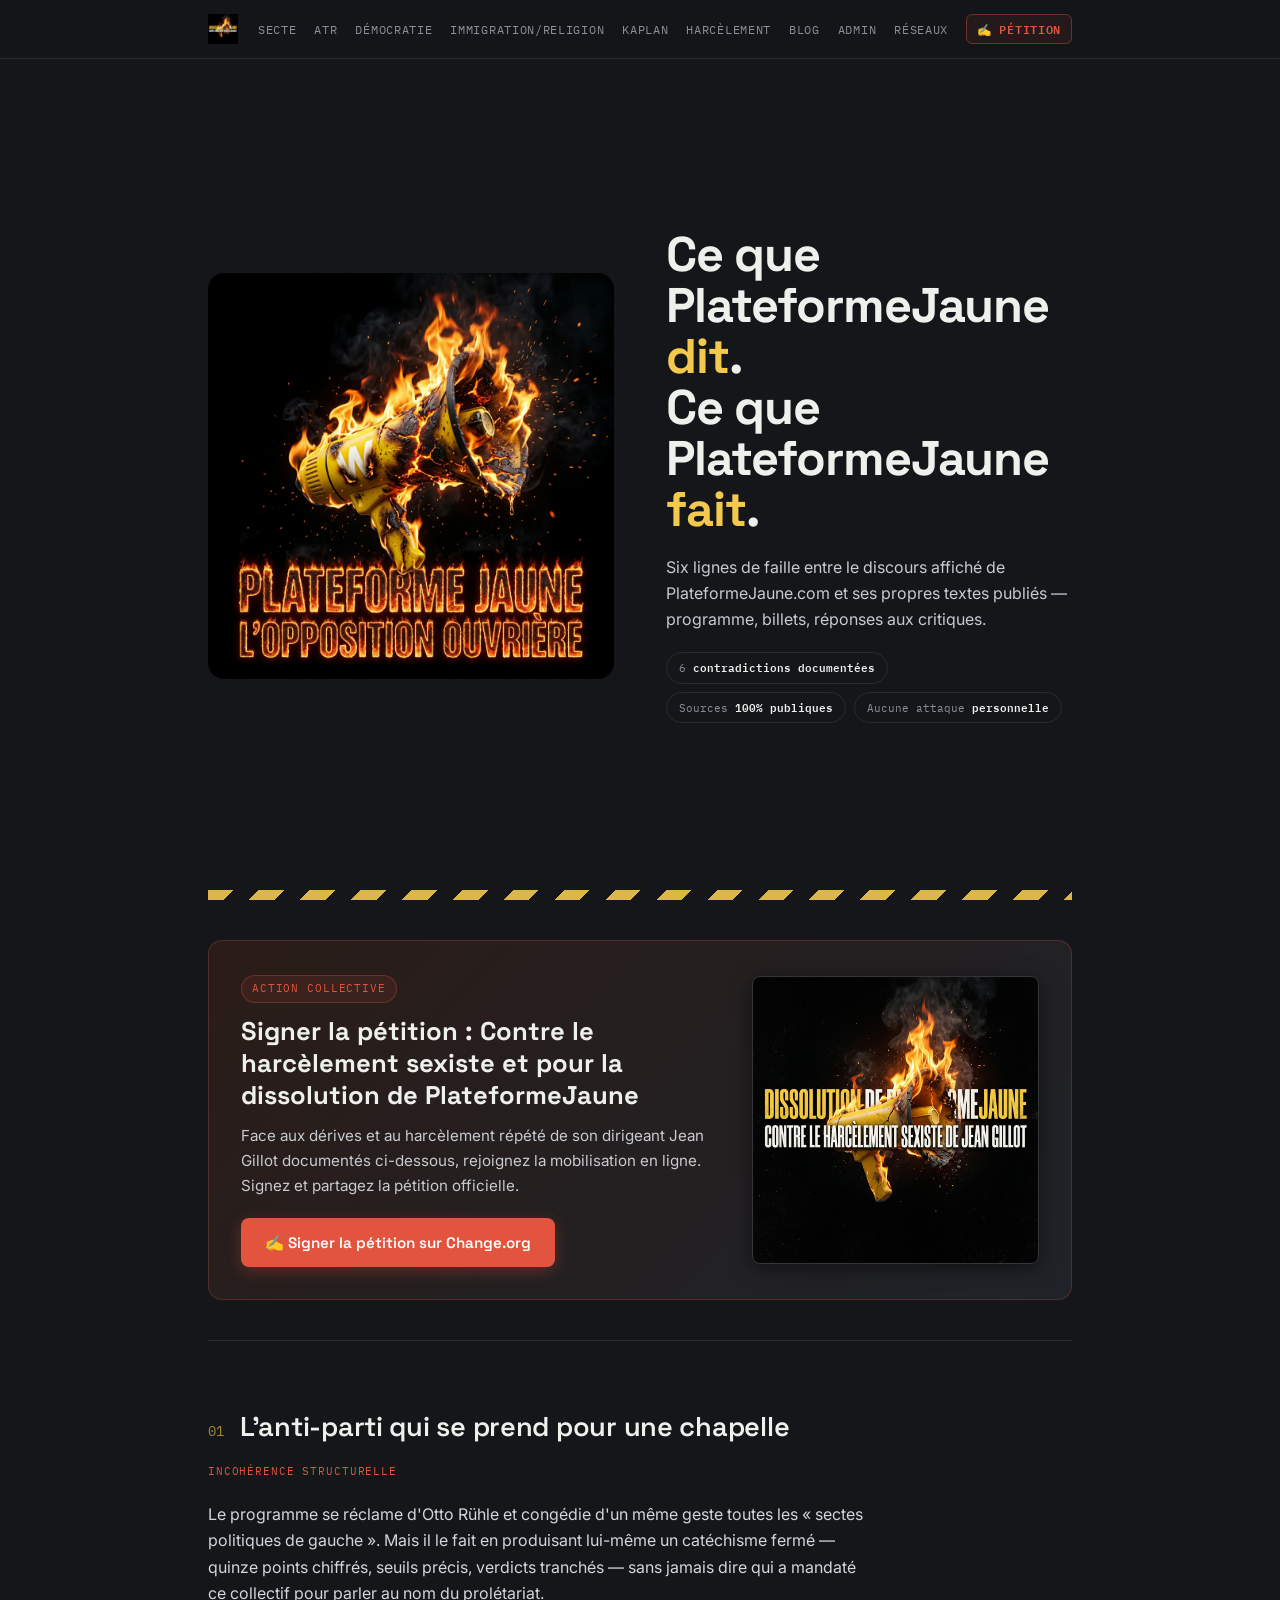
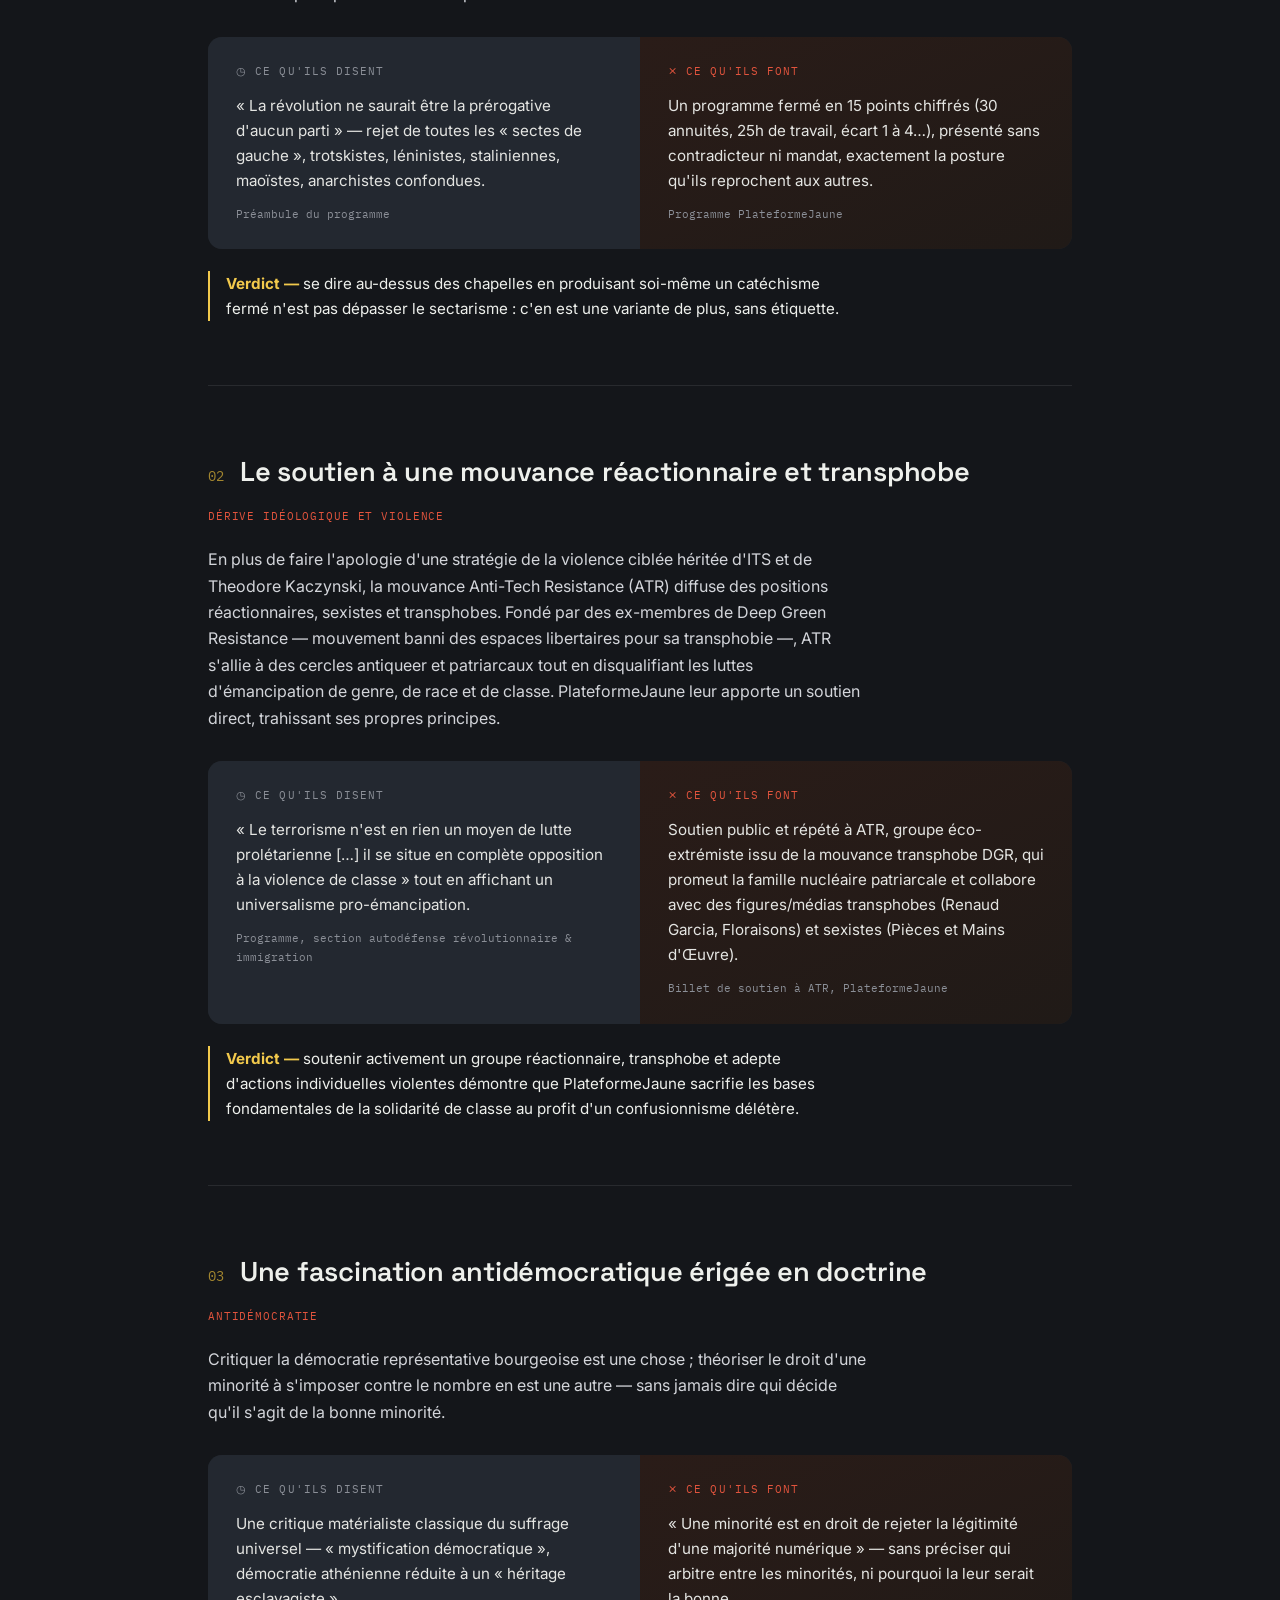
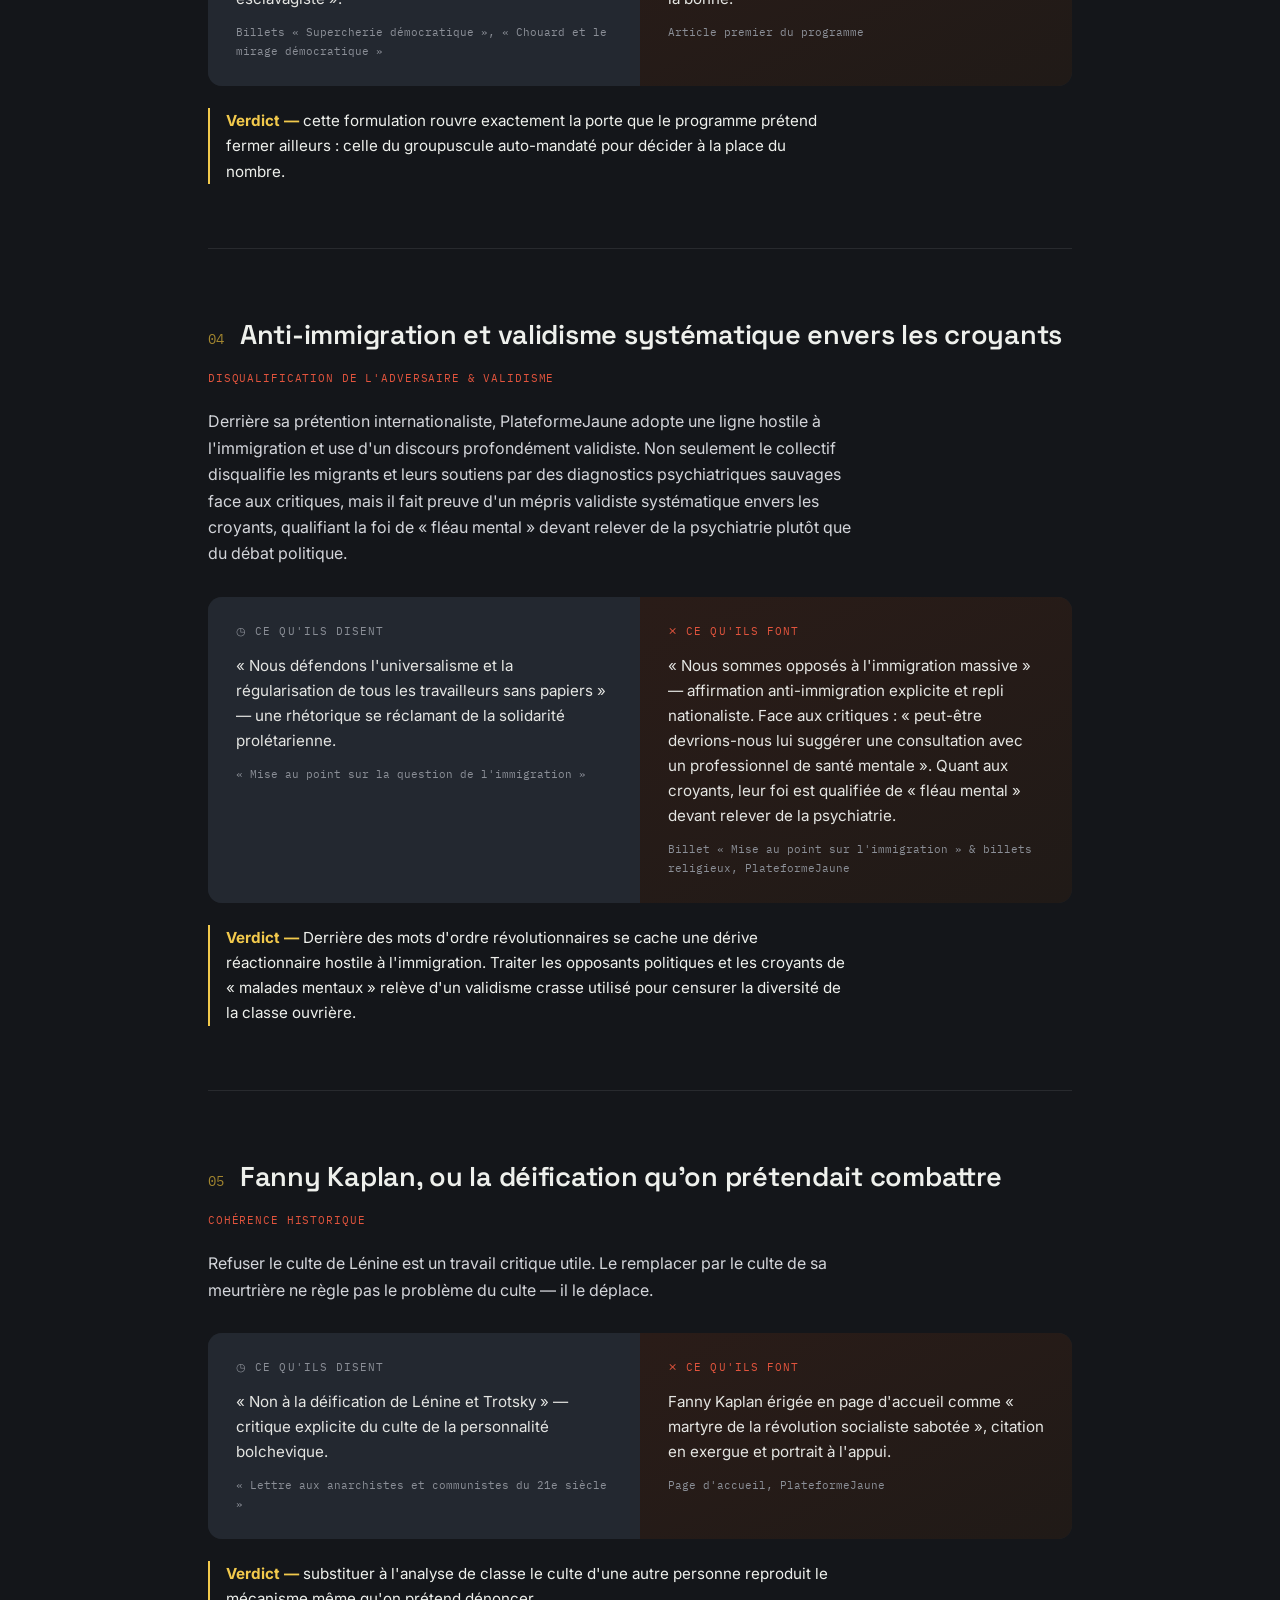
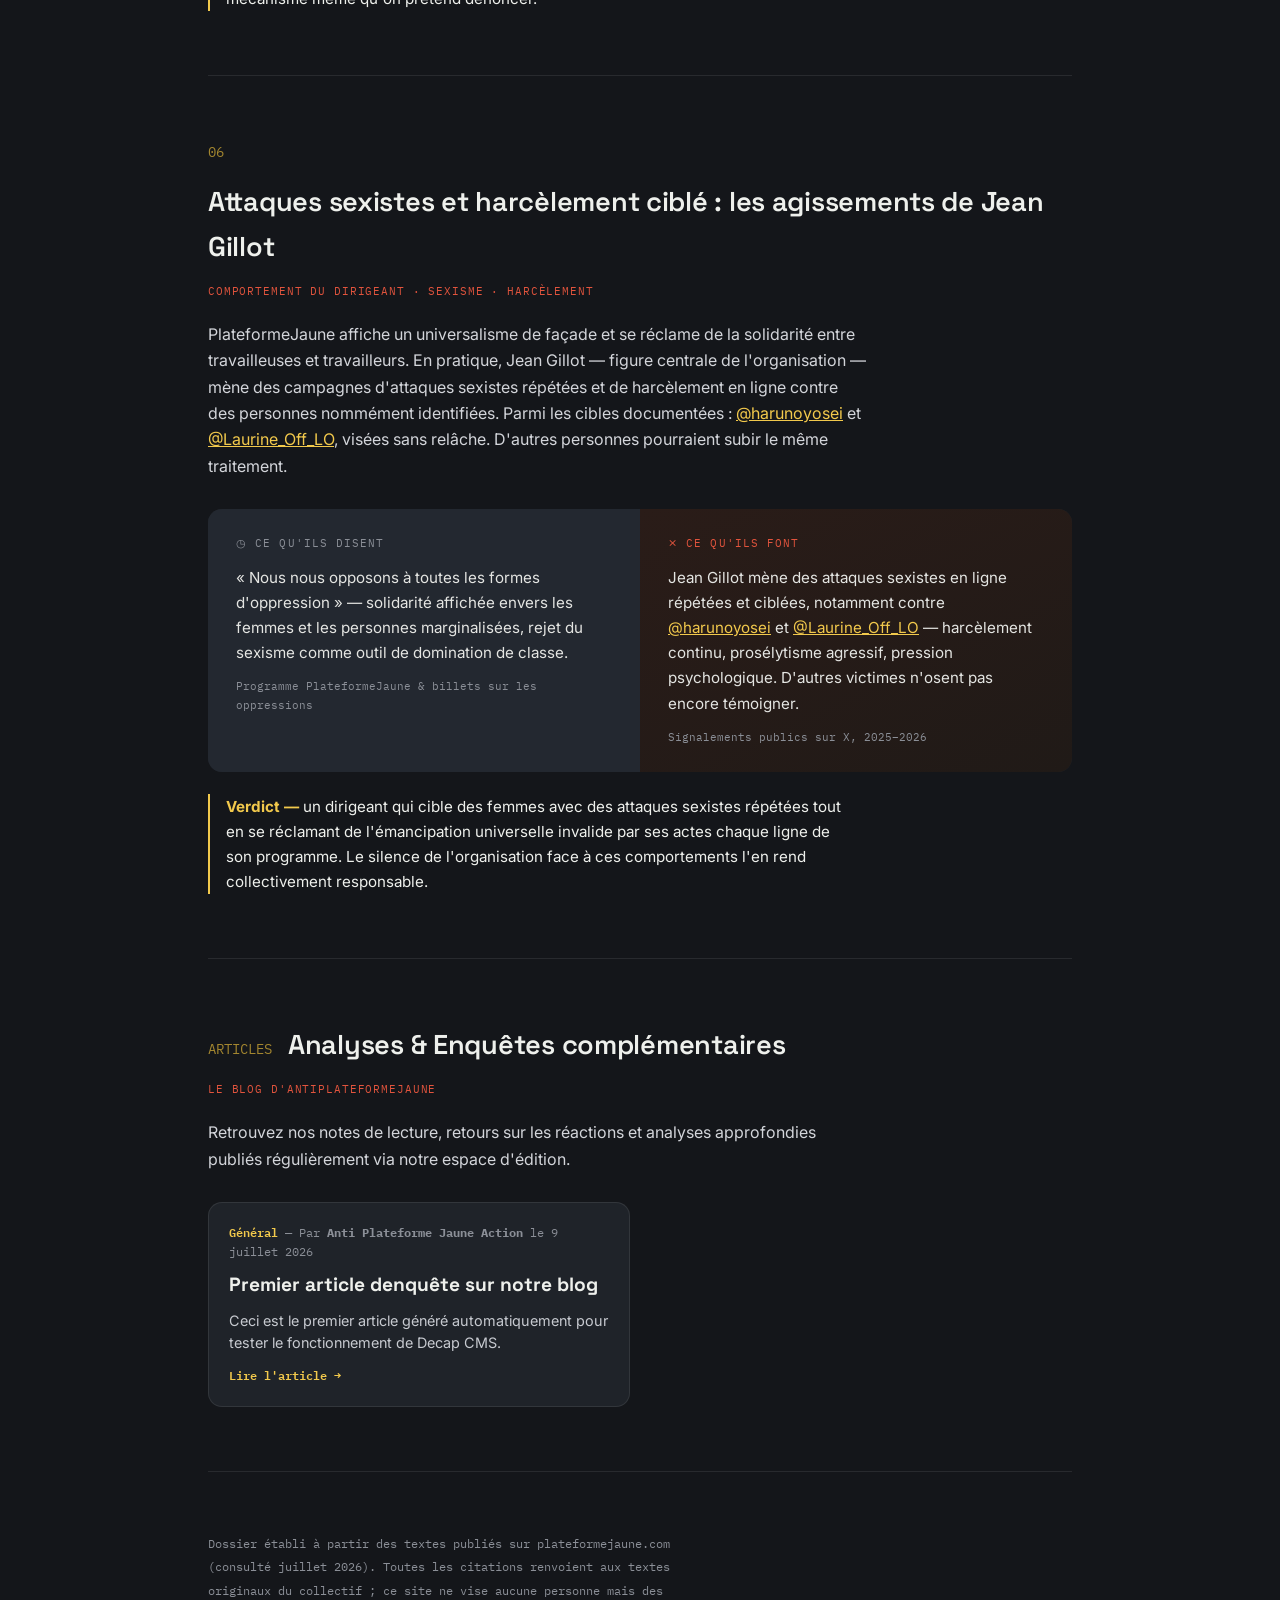
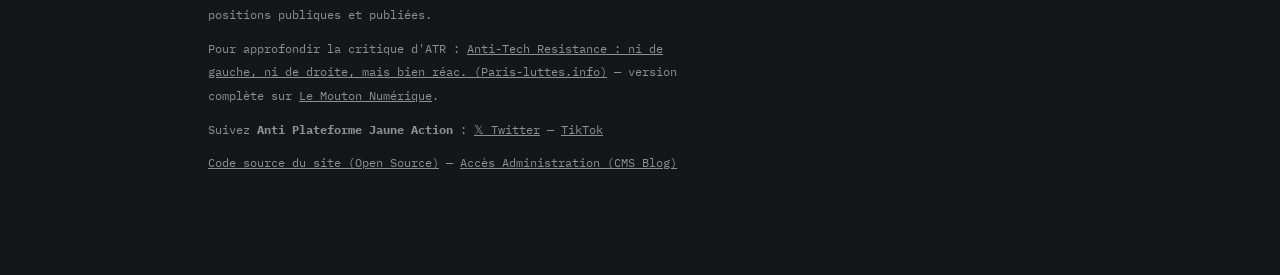
==== index.html @ 4d7a79fb "Support multi-auteurs avec affichage du nom de l'auteur dans le CMS" ====
<!DOCTYPE html>
<html lang="fr">
<head>
<meta charset="UTF-8">
<meta name="viewport" content="width=device-width, initial-scale=1">
<title>Antiplateformejaune — Ce que PlateformeJaune dit, ce que PlateformeJaune fait</title>
<link rel="stylesheet" href="style.css">
<link rel="manifest" href="/manifest.json">
<link rel="icon" type="image/png" href="/favicon.png">
<link rel="apple-touch-icon" href="/icon-192.png">
<meta name="theme-color" content="#9B3A2F">
<meta name="mobile-web-app-capable" content="yes">
<meta name="apple-mobile-web-app-capable" content="yes">
<meta name="apple-mobile-web-app-title" content="Antiplateformejaune">
<!-- Widget Netlify Identity pour gérer les connexions du CMS -->
<script src="https://identity.netlify.com/v1/netlify-identity-widget.js"></script>
</head>
<body>

<div class="rail" id="rail"></div>

<!-- ══ NAV ══ -->
<nav class="topnav" aria-label="Navigation principale">
  <div class="inner">
    <a href="#" class="nav-mark"><img src="logo.png" alt="Antiplateformejaune" style="height:30px;width:auto;"></a>
    <!-- desktop -->
    <ul class="nav-links" role="list">
      <li><a href="#p1">Secte</a></li>
      <li><a href="#p2">ATR</a></li>
      <li><a href="#p3">Démocratie</a></li>
      <li><a href="#p4">Immigration/Religion</a></li>
      <li><a href="#p5">Kaplan</a></li>
      <li><a href="#p6">Harcèlement</a></li>
      <li><a href="#blog-section">Blog</a></li>
      <li><a href="/admin/">Admin</a></li>
      <li><a href="reseaux.html">Réseaux</a></li>
      <li><a href="https://www.change.org/p/stoppons-plateforme-jaune" target="_blank" rel="noopener" class="nav-btn-petition">✍ Pétition</a></li>
    </ul>

    <!-- hamburger -->
    <button class="nav-burger" id="burger" aria-label="Menu" aria-expanded="false" aria-controls="drawer">
      <span></span><span></span><span></span>
    </button>
  </div>

  <!-- mobile drawer -->
  <nav class="nav-drawer" id="drawer" aria-label="Menu mobile">
    <a href="#p1" class="drawer-link">01 — Secte</a>
    <a href="#p2" class="drawer-link">02 — ATR</a>
    <a href="#p3" class="drawer-link">03 — Démocratie</a>
    <a href="#p4" class="drawer-link">04 — Immigration &amp; Religion</a>
    <a href="#p5" class="drawer-link">05 — Kaplan</a>
    <a href="#p6" class="drawer-link">06 — Harcèlement</a>
    <a href="#blog-section" class="drawer-link">Blog</a>
    <a href="/admin/" class="drawer-link">Admin</a>
    <a href="reseaux.html" class="drawer-link">Réseaux sociaux</a>
    <a href="https://www.change.org/p/stoppons-plateforme-jaune" target="_blank" rel="noopener" class="drawer-link drawer-btn-petition">✍ Pétition Change.org</a>
  </nav>
</nav>

<!-- ══ CONTENT ══ -->
<div class="wrap">

  <!-- HERO -->
  <header class="hero">
    <img class="hero-img" src="hero.png" alt="PlateformeJaune — L'Opposition Ouvrière en flammes">
    <div class="hero-text">
      <h1>Ce que PlateformeJaune <em>dit</em>.<br>Ce que PlateformeJaune <em>fait</em>.</h1>
      <p class="lede">Six lignes de faille entre le discours affiché de PlateformeJaune.com et ses propres textes publiés — programme, billets, réponses aux critiques.</p>
      <div class="stat-strip">
        <span>6 <strong>contradictions documentées</strong></span>
        <span>Sources <strong>100% publiques</strong></span>
        <span>Aucune attaque <strong>personnelle</strong></span>
      </div>
    </div>
  </header>

  <!-- PETITION CALLOUT -->
  <section class="petition-callout">
    <div class="petition-card">
      <div class="petition-content">
        <span class="petition-tag">Action Collective</span>
        <h2>Signer la pétition : Contre le harcèlement sexiste et pour la dissolution de PlateformeJaune</h2>
        <p>Face aux dérives et au harcèlement répété de son dirigeant Jean Gillot documentés ci-dessous, rejoignez la mobilisation en ligne. Signez et partagez la pétition officielle.</p>
        <div class="petition-actions">
          <a href="https://www.change.org/p/stoppons-plateforme-jaune" target="_blank" rel="noopener" class="btn-petition">✍ Signer la pétition sur Change.org</a>
        </div>
      </div>
      <div class="petition-preview-img">
        <img src="change_org_banner.png" alt="Affiche Pétition Change.org">
      </div>
    </div>
  </section>

  <!-- 01 -->
  <section class="piece" id="p1">
    <div class="piece-head"><span class="piece-num">01</span><h2>L'anti-parti qui se prend pour une chapelle</h2></div>
    <span class="tag">Incohérence structurelle</span>
    <p class="body-text">Le programme se réclame d'Otto Rühle et congédie d'un même geste toutes les « sectes politiques de gauche ». Mais il le fait en produisant lui-même un catéchisme fermé — quinze points chiffrés, seuils précis, verdicts tranchés — sans jamais dire qui a mandaté ce collectif pour parler au nom du prolétariat.</p>

    <div class="fault-card">
      <svg class="crack" viewBox="0 0 100 100" preserveAspectRatio="none" aria-hidden="true"><path d="M50,0 L46,15 L54,28 L44,42 L52,58 L45,74 L50,100" vector-effect="non-scaling-stroke"/></svg>
      <div class="fault-side dit">
        <div class="fault-label">◷ Ce qu'ils disent</div>
        <p>« La révolution ne saurait être la prérogative d'aucun parti » — rejet de toutes les « sectes de gauche », trotskistes, léninistes, staliniennes, maoïstes, anarchistes confondues.</p>
        <cite>Préambule du programme</cite>
      </div>
      <div class="fault-side fait">
        <div class="fault-label">⨯ Ce qu'ils font</div>
        <p>Un programme fermé en 15 points chiffrés (30 annuités, 25h de travail, écart 1 à 4…), présenté sans contradicteur ni mandat, exactement la posture qu'ils reprochent aux autres.</p>
        <cite>Programme PlateformeJaune</cite>
      </div>
    </div>
    <p class="verdict-line"><strong>Verdict —</strong> se dire au-dessus des chapelles en produisant soi-même un catéchisme fermé n'est pas dépasser le sectarisme : c'en est une variante de plus, sans étiquette.</p>
  </section>

  <!-- 02 -->
  <section class="piece" id="p2">
    <div class="piece-head"><span class="piece-num">02</span><h2>Le soutien à une mouvance réactionnaire et transphobe</h2></div>
    <span class="tag">Dérive idéologique et violence</span>
    <p class="body-text">En plus de faire l'apologie d'une stratégie de la violence ciblée héritée d'ITS et de Theodore Kaczynski, la mouvance Anti-Tech Resistance (ATR) diffuse des positions réactionnaires, sexistes et transphobes. Fondé par des ex-membres de Deep Green Resistance — mouvement banni des espaces libertaires pour sa transphobie —, ATR s'allie à des cercles antiqueer et patriarcaux tout en disqualifiant les luttes d'émancipation de genre, de race et de classe. PlateformeJaune leur apporte un soutien direct, trahissant ses propres principes.</p>

    <div class="fault-card">
      <svg class="crack" viewBox="0 0 100 100" preserveAspectRatio="none" aria-hidden="true"><path d="M50,0 L46,15 L54,28 L44,42 L52,58 L45,74 L50,100" vector-effect="non-scaling-stroke"/></svg>
      <div class="fault-side dit">
        <div class="fault-label">◷ Ce qu'ils disent</div>
        <p>« Le terrorisme n'est en rien un moyen de lutte prolétarienne […] il se situe en complète opposition à la violence de classe » tout en affichant un universalisme pro-émancipation.</p>
        <cite>Programme, section autodéfense révolutionnaire &amp; immigration</cite>
      </div>
      <div class="fault-side fait">
        <div class="fault-label">⨯ Ce qu'ils font</div>
        <p>Soutien public et répété à ATR, groupe éco-extrémiste issu de la mouvance transphobe DGR, qui promeut la famille nucléaire patriarcale et collabore avec des figures/médias transphobes (Renaud Garcia, Floraisons) et sexistes (Pièces et Mains d'Œuvre).</p>
        <cite>Billet de soutien à ATR, PlateformeJaune</cite>
      </div>
    </div>
    <p class="verdict-line"><strong>Verdict —</strong> soutenir activement un groupe réactionnaire, transphobe et adepte d'actions individuelles violentes démontre que PlateformeJaune sacrifie les bases fondamentales de la solidarité de classe au profit d'un confusionnisme délétère.</p>
  </section>

  <!-- 03 -->
  <section class="piece" id="p3">
    <div class="piece-head"><span class="piece-num">03</span><h2>Une fascination antidémocratique érigée en doctrine</h2></div>
    <span class="tag">Antidémocratie</span>
    <p class="body-text">Critiquer la démocratie représentative bourgeoise est une chose ; théoriser le droit d'une minorité à s'imposer contre le nombre en est une autre — sans jamais dire qui décide qu'il s'agit de la bonne minorité.</p>

    <div class="fault-card">
      <svg class="crack" viewBox="0 0 100 100" preserveAspectRatio="none" aria-hidden="true"><path d="M50,0 L46,15 L54,28 L44,42 L52,58 L45,74 L50,100" vector-effect="non-scaling-stroke"/></svg>
      <div class="fault-side dit">
        <div class="fault-label">◷ Ce qu'ils disent</div>
        <p>Une critique matérialiste classique du suffrage universel — « mystification démocratique », démocratie athénienne réduite à un « héritage esclavagiste ».</p>
        <cite>Billets « Supercherie démocratique », « Chouard et le mirage démocratique »</cite>
      </div>
      <div class="fault-side fait">
        <div class="fault-label">⨯ Ce qu'ils font</div>
        <p>« Une minorité est en droit de rejeter la légitimité d'une majorité numérique » — sans préciser qui arbitre entre les minorités, ni pourquoi la leur serait la bonne.</p>
        <cite>Article premier du programme</cite>
      </div>
    </div>
    <p class="verdict-line"><strong>Verdict —</strong> cette formulation rouvre exactement la porte que le programme prétend fermer ailleurs : celle du groupuscule auto-mandaté pour décider à la place du nombre.</p>
  </section>

  <!-- 04 -->
  <section class="piece" id="p4">
    <div class="piece-head"><span class="piece-num">04</span><h2>Anti-immigration et validisme systématique envers les croyants</h2></div>
    <span class="tag">Disqualification de l'adversaire &amp; Validisme</span>
    <p class="body-text">Derrière sa prétention internationaliste, PlateformeJaune adopte une ligne hostile à l'immigration et use d'un discours profondément validiste. Non seulement le collectif disqualifie les migrants et leurs soutiens par des diagnostics psychiatriques sauvages face aux critiques, mais il fait preuve d'un mépris validiste systématique envers les croyants, qualifiant la foi de « fléau mental » devant relever de la psychiatrie plutôt que du débat politique.</p>

    <div class="fault-card">
      <svg class="crack" viewBox="0 0 100 100" preserveAspectRatio="none" aria-hidden="true"><path d="M50,0 L46,15 L54,28 L44,42 L52,58 L45,74 L50,100" vector-effect="non-scaling-stroke"/></svg>
      <div class="fault-side dit">
        <div class="fault-label">◷ Ce qu'ils disent</div>
        <p>« Nous défendons l'universalisme et la régularisation de tous les travailleurs sans papiers » — une rhétorique se réclamant de la solidarité prolétarienne.</p>
        <cite>« Mise au point sur la question de l'immigration »</cite>
      </div>
      <div class="fault-side fait">
        <div class="fault-label">⨯ Ce qu'ils font</div>
        <p>« Nous sommes opposés à l'immigration massive » — affirmation anti-immigration explicite et repli nationaliste. Face aux critiques : « peut-être devrions-nous lui suggérer une consultation avec un professionnel de santé mentale ». Quant aux croyants, leur foi est qualifiée de « fléau mental » devant relever de la psychiatrie.</p>
        <cite>Billet « Mise au point sur l'immigration » &amp; billets religieux, PlateformeJaune</cite>
      </div>
    </div>
    <p class="verdict-line"><strong>Verdict —</strong> Derrière des mots d'ordre révolutionnaires se cache une dérive réactionnaire hostile à l'immigration. Traiter les opposants politiques et les croyants de « malades mentaux » relève d'un validisme crasse utilisé pour censurer la diversité de la classe ouvrière.</p>
  </section>

  <!-- 05 -->
  <section class="piece" id="p5">
    <div class="piece-head"><span class="piece-num">05</span><h2>Fanny Kaplan, ou la déification qu'on prétendait combattre</h2></div>
    <span class="tag">Cohérence historique</span>
    <p class="body-text">Refuser le culte de Lénine est un travail critique utile. Le remplacer par le culte de sa meurtrière ne règle pas le problème du culte — il le déplace.</p>

    <div class="fault-card">
      <svg class="crack" viewBox="0 0 100 100" preserveAspectRatio="none" aria-hidden="true"><path d="M50,0 L46,15 L54,28 L44,42 L52,58 L45,74 L50,100" vector-effect="non-scaling-stroke"/></svg>
      <div class="fault-side dit">
        <div class="fault-label">◷ Ce qu'ils disent</div>
        <p>« Non à la déification de Lénine et Trotsky » — critique explicite du culte de la personnalité bolchevique.</p>
        <cite>« Lettre aux anarchistes et communistes du 21e siècle »</cite>
      </div>
      <div class="fault-side fait">
        <div class="fault-label">⨯ Ce qu'ils font</div>
        <p>Fanny Kaplan érigée en page d'accueil comme « martyre de la révolution socialiste sabotée », citation en exergue et portrait à l'appui.</p>
        <cite>Page d'accueil, PlateformeJaune</cite>
      </div>
    </div>
    <p class="verdict-line"><strong>Verdict —</strong> substituer à l'analyse de classe le culte d'une autre personne reproduit le mécanisme même qu'on prétend dénoncer.</p>
  </section>

  <!-- 06 -->
  <section class="piece" id="p6">
    <div class="piece-head"><span class="piece-num">06</span><h2>Attaques sexistes et harcèlement ciblé : les agissements de Jean Gillot</h2></div>
    <span class="tag">Comportement du dirigeant · Sexisme · Harcèlement</span>
    <p class="body-text">PlateformeJaune affiche un universalisme de façade et se réclame de la solidarité entre travailleuses et travailleurs. En pratique, Jean Gillot — figure centrale de l'organisation — mène des campagnes d'attaques sexistes répétées et de harcèlement en ligne contre des personnes nommément identifiées. Parmi les cibles documentées : <a href="https://x.com/harunoyosei" target="_blank" rel="noopener">@harunoyosei</a> et <a href="https://x.com/Laurine_Off_LO" target="_blank" rel="noopener">@Laurine_Off_LO</a>, visées sans relâche. D'autres personnes pourraient subir le même traitement.</p>

    <div class="fault-card">
      <svg class="crack" viewBox="0 0 100 100" preserveAspectRatio="none" aria-hidden="true"><path d="M50,0 L46,15 L54,28 L44,42 L52,58 L45,74 L50,100" vector-effect="non-scaling-stroke"/></svg>
      <div class="fault-side dit">
        <div class="fault-label">◷ Ce qu'ils disent</div>
        <p>« Nous nous opposons à toutes les formes d'oppression » — solidarité affichée envers les femmes et les personnes marginalisées, rejet du sexisme comme outil de domination de classe.</p>
        <cite>Programme PlateformeJaune &amp; billets sur les oppressions</cite>
      </div>
      <div class="fault-side fait">
        <div class="fault-label">⨯ Ce qu'ils font</div>
        <p>Jean Gillot mène des attaques sexistes en ligne répétées et ciblées, notamment contre <a href="https://x.com/harunoyosei" target="_blank" rel="noopener">@harunoyosei</a> et <a href="https://x.com/Laurine_Off_LO" target="_blank" rel="noopener">@Laurine_Off_LO</a> — harcèlement continu, prosélytisme agressif, pression psychologique. D'autres victimes n'osent pas encore témoigner.</p>
        <cite>Signalements publics sur X, 2025–2026</cite>
      </div>
    </div>
    <p class="verdict-line"><strong>Verdict —</strong> un dirigeant qui cible des femmes avec des attaques sexistes répétées tout en se réclamant de l'émancipation universelle invalide par ses actes chaque ligne de son programme. Le silence de l'organisation face à ces comportements l'en rend collectivement responsable.</p>
  </section>

  <!-- BLOG SECTION -->
  <section class="piece" id="blog-section">
    <div class="piece-head"><span class="piece-num">ARTICLES</span><h2>Analyses &amp; Enquêtes complémentaires</h2></div>
    <span class="tag">Le Blog d'Antiplateformejaune</span>
    <p class="body-text">Retrouvez nos notes de lecture, retours sur les réactions et analyses approfondies publiés régulièrement via notre espace d'édition.</p>

    <div class="blog-grid" id="blog-grid">
      <p class="body-text" id="blog-loading" style="opacity:0.6;">Chargement des articles...</p>
    </div>
  </section>

  <!-- FOOTER -->
  <footer>
    <p>Dossier établi à partir des textes publiés sur plateformejaune.com (consulté juillet 2026). Toutes les citations renvoient aux textes originaux du collectif ; ce site ne vise aucune personne mais des positions publiques et publiées.</p>
    <p>Pour approfondir la critique d'ATR : <a href="https://paris-luttes.info/atr-ni-de-gauche-ni-de-droite-mais-19730" target="_blank" rel="noopener">Anti-Tech Resistance : ni de gauche, ni de droite, mais bien réac. (Paris-luttes.info)</a> — version complète sur <a href="https://mouton-numerique.org/ni-de-gauche-ni-de-droite-mais-bien-reac" target="_blank" rel="noopener">Le Mouton Numérique</a>.</p>
    <p>
      Suivez <strong>Anti Plateforme Jaune Action</strong> :
      <a href="https://x.com/Franois55458342" target="_blank" rel="noopener">𝕏 Twitter</a> —
      <a href="https://www.tiktok.com/@anti.plateforme.j" target="_blank" rel="noopener">TikTok</a>
    </p>
    <p><a href="https://github.com/lignerouge/Antiplateformejaune" target="_blank" rel="noopener">Code source du site (Open Source)</a> — <a href="/admin/">Accès Administration (CMS Blog)</a></p>
  </footer>

</div><!-- /wrap -->

<script>
  /* ── progress rail ── */
  const rail = document.getElementById('rail');
  window.addEventListener('scroll', () => {
    const h = document.documentElement;
    const pct = h.scrollTop / (h.scrollHeight - h.clientHeight) * 100;
    rail.style.width = pct + '%';
  }, { passive:true });

  /* ── hamburger ── */
  const burger = document.getElementById('burger');
  const drawer = document.getElementById('drawer');
  burger.addEventListener('click', () => {
    const open = drawer.classList.toggle('open');
    burger.classList.toggle('open', open);
    burger.setAttribute('aria-expanded', open);
  });
  /* close drawer when a link is clicked */
  drawer.querySelectorAll('.drawer-link').forEach(link => {
    link.addEventListener('click', () => {
      drawer.classList.remove('open');
      burger.classList.remove('open');
      burger.setAttribute('aria-expanded', 'false');
    });
  });
  /* Redirection vers /admin/ après connexion Netlify */
  if (window.netlifyIdentity) {
    window.netlifyIdentity.on("init", user => {
      if (!user) {
        window.netlifyIdentity.on("login", () => {
          document.location.href = "/admin/";
        });
      }
    });
  }

  /* ── Chargement dynamique des articles du blog ── */
  fetch('posts.json')
    .then(r => r.ok ? r.json() : Promise.reject())
    .then(posts => renderBlogCards(posts))
    .catch(() => {
      // Si posts.json n'existe pas encore, on affiche un message d'invitation
      const grid = document.getElementById('blog-grid');
      grid.innerHTML = `
        <p class="body-text" style="opacity:0.7;">
          Aucun article publié pour l'instant.<br>
          <a href="/admin/" style="color:var(--accent);">Créez votre premier article dans l'administration →</a>
        </p>`;
    });

  function renderBlogCards(posts) {
    const grid = document.getElementById('blog-grid');
    if (!posts || posts.length === 0) {
      grid.innerHTML = `<p class="body-text" style="opacity:0.7;">Aucun article publié pour l'instant. <a href="/admin/" style="color:var(--accent);">Créez le premier →</a></p>`;
      return;
    }
    grid.innerHTML = posts.map(post => {
      const date = post.date ? new Date(post.date).toLocaleDateString('fr-FR', {day:'numeric', month:'long', year:'numeric'}) : '';
      const tag = post.tag || 'Article';
      const desc = post.description || '';
      const author = post.author || 'Anti Plateforme Jaune Action';
      const thumb = post.image ? `<img class="blog-card-thumb" src="${post.image}" alt="${post.title}">` : '';
      return `
        <article class="blog-card">
          ${thumb}
          <div class="blog-card-body">
            <div class="blog-card-meta">
              <span class="blog-card-tag">${tag}</span> — Par <strong>${author}</strong> ${date ? 'le ' + date : ''}
            </div>
            <h3><a href="article.html?post=${post.slug}">${post.title}</a></h3>
            <p>${desc}</p>
            <a href="article.html?post=${post.slug}" class="blog-read-more">Lire l'article →</a>
          </div>
        </article>`;
    }).join('');
  }
</script>
<script>
  if ('serviceWorker' in navigator) {
    window.addEventListener('load', () => navigator.serviceWorker.register('/sw.js'));
  }
</script>
</body>
</html>
---- style.css ----
@import url('https://fonts.googleapis.com/css2?family=Space+Grotesk:wght@500;600;700&family=Inter:wght@400;500;600&family=IBM+Plex+Mono:wght@400;500;600&display=swap');

/* ── Design tokens ── */
:root {
  --bg: #14161a;
  --card: #1f2329;
  --ink: #eef0ec;
  --muted: #8b8f97;
  --warn: #f2c94c;
  --warn-dim: #a3862f;
  --danger: #e2543d;
  --hair: rgba(238, 240, 236, 0.09);
  --radius: 14px;
  --wrap: 920px;
  --gutter: clamp(16px, 5vw, 28px);
  --brand: #9B3A2F;   /* rouge-brun ENDEOUS */
  --nav-h: 52px;
}

/* ── Reset ── */
*, *::before, *::after { box-sizing: border-box; margin: 0; padding: 0; }
html { scroll-behavior: smooth; }
body {
  background: var(--bg);
  color: var(--ink);
  font-family: 'Inter', system-ui, sans-serif;
  line-height: 1.65;
  -webkit-font-smoothing: antialiased;
  overflow-x: hidden;
}
img { display: block; max-width: 100%; height: auto; }
a { color: var(--warn); }
::selection { background: var(--warn); color: #14161a; }

/* ── Layout ── */
.wrap {
  max-width: var(--wrap);
  margin-inline: auto;
  padding-inline: var(--gutter);
}

/* ── Progress rail ── */
.rail {
  position: fixed; top: 0; left: 0; height: 3px; width: 0%;
  background: linear-gradient(90deg, var(--warn), var(--danger));
  z-index: 100; transition: width 0.1s linear;
}

/* ══════════════════════════════════
   NAV
══════════════════════════════════ */
nav.topnav {
  position: fixed; top: 0; left: 0; right: 0; z-index: 40;
  background: rgba(20, 22, 26, 0.92);
  backdrop-filter: blur(14px);
  -webkit-backdrop-filter: blur(14px);
  border-bottom: 1px solid var(--hair);
}
body { padding-top: var(--nav-h); }
nav.topnav .inner {
  max-width: var(--wrap);
  margin-inline: auto;
  padding: 14px var(--gutter);
  display: flex;
  align-items: center;
  justify-content: space-between;
  gap: 12px;
  font-family: 'IBM Plex Mono', monospace;
  font-size: 0.72rem;
  letter-spacing: 0.06em;
  text-transform: uppercase;
  color: var(--muted);
}
.nav-mark { display: flex; align-items: center; flex-shrink: 0; }
.nav-mark img {
  height: 32px;
  width: auto;
  display: block;
  filter: brightness(1.05) contrast(1.1);
}

/* desktop links */
.nav-links {
  display: flex; gap: 18px; list-style: none;
  flex-wrap: wrap; justify-content: flex-end;
  align-items: center;
}
.nav-links a { color: var(--muted); text-decoration: none; white-space: nowrap; }
.nav-links a:hover { color: var(--ink); }

/* hamburger button — hidden on desktop */
.nav-burger {
  display: none;
  flex-direction: column;
  justify-content: center;
  gap: 5px;
  background: none; border: none; cursor: pointer;
  padding: 4px;
}
.nav-burger span {
  display: block; width: 22px; height: 2px;
  background: var(--muted);
  border-radius: 2px;
  transition: transform .25s, opacity .25s;
}

/* mobile drawer */
.nav-drawer {
  display: none;
  flex-direction: column;
  gap: 0;
  background: rgba(20, 22, 26, 0.97);
  border-top: 1px solid var(--hair);
}
.nav-drawer a {
  display: block;
  padding: 14px var(--gutter);
  font-family: 'IBM Plex Mono', monospace;
  font-size: 0.78rem;
  letter-spacing: 0.1em;
  text-transform: uppercase;
  color: var(--muted);
  text-decoration: none;
  border-bottom: 1px solid var(--hair);
}
.nav-drawer a:hover { color: var(--ink); background: var(--hair); }

/* open state */
.nav-drawer.open { display: flex; }
.nav-burger.open span:nth-child(1) { transform: translateY(7px) rotate(45deg); }
.nav-burger.open span:nth-child(2) { opacity: 0; }
.nav-burger.open span:nth-child(3) { transform: translateY(-7px) rotate(-45deg); }

@media (max-width: 640px) {
  .nav-links  { display: none; }
  .nav-burger { display: flex; }
}

/* ══════════════════════════════════
   HERO — tient en 1 écran
══════════════════════════════════ */
header.hero {
  min-height: calc(100dvh - var(--nav-h));
  display: grid;
  grid-template-columns: 1fr 1fr;
  align-items: center;
  gap: clamp(24px, 4vw, 56px);
  padding: clamp(24px, 4vw, 48px) 0;
  position: relative;
  overflow: hidden;
}
header.hero::after {
  content: "";
  position: absolute; inset: auto 0 0 0;
  height: clamp(6px, 1vw, 10px);
  background: repeating-linear-gradient(135deg, var(--warn) 0 18px, #14161a 18px 36px);
  opacity: .9;
}

/* image col */
.hero-img {
  width: 100%;
  max-width: 440px;
  margin-inline: auto;
  border-radius: 16px;
  animation: heroGlow 3s ease-in-out infinite alternate;
}
@keyframes heroGlow {
  from { box-shadow: 0 0 40px rgba(242, 201, 76, .15), 0 0 20px rgba(226, 84, 61, .12); }
  to   { box-shadow: 0 0 90px rgba(242, 201, 76, .35), 0 0 50px rgba(226, 84, 61, .30); }
}

/* text col */
.hero-text {
  display: flex;
  flex-direction: column;
  justify-content: center;
  gap: clamp(12px, 2vw, 20px);
}

h1 {
  font-family: 'Space Grotesk', sans-serif;
  font-size: clamp(1.6rem, 3.8vw, 3.2rem);
  font-weight: 700;
  line-height: 1.05;
  letter-spacing: -0.02em;
  margin: 0;
}
h1 em { font-style: normal; color: var(--warn); }

.lede {
  font-size: clamp(0.88rem, 1.6vw, 1rem);
  color: #c7cad0;
  max-width: 52ch;
  margin: 0;
  line-height: 1.6;
}

.stat-strip { display: flex; flex-wrap: wrap; gap: 8px; margin: 0; }
.stat-strip span {
  font-family: 'IBM Plex Mono', monospace;
  font-size: clamp(0.6rem, 1.2vw, 0.7rem);
  border: 1px solid var(--hair);
  border-radius: 100px;
  padding: 5px 12px;
  color: var(--muted);
}
.stat-strip strong { color: var(--ink); font-weight: 600; }

/* ── mobile: stack ── */
@media (max-width: 680px) {
  header.hero {
    grid-template-columns: 1fr;
    min-height: calc(100dvh - var(--nav-h));
    padding: clamp(20px, 5vw, 36px) 0;
    gap: clamp(16px, 4vw, 28px);
  }
  .hero-img { max-width: min(300px, 86%); }
  h1 { font-size: clamp(1.5rem, 7vw, 2.4rem); }
  .lede { font-size: clamp(0.85rem, 3.5vw, 1rem); }
}

/* ══════════════════════════════════
   SECTIONS & PIECES
══════════════════════════════════ */
section.piece {
  padding: clamp(36px, 7vw, 64px) 0;
  border-top: 1px solid var(--hair);
}

.piece-head {
  display: flex;
  align-items: baseline;
  gap: clamp(8px, 2vw, 16px);
  margin-bottom: 6px;
  flex-wrap: wrap;
}
.piece-num {
  font-family: 'IBM Plex Mono', monospace;
  color: var(--warn-dim);
  font-size: clamp(0.8rem, 2vw, 0.9rem);
  flex-shrink: 0;
}
.piece-head h2 {
  font-family: 'Space Grotesk', sans-serif;
  font-size: clamp(1.25rem, 3.5vw, 1.7rem);
  font-weight: 600;
  letter-spacing: -0.01em;
}

.tag {
  display: inline-block;
  font-family: 'IBM Plex Mono', monospace;
  font-size: 0.68rem;
  letter-spacing: 0.08em;
  text-transform: uppercase;
  color: var(--danger);
  margin: 0 0 20px;
}

.piece p.body-text {
  max-width: 66ch;
  color: #d3d5da;
  font-size: clamp(0.9rem, 2vw, 1rem);
}

/* ══════════════════════════════════
   FAULT CARD
══════════════════════════════════ */
.fault-card {
  position: relative;
  margin: clamp(20px, 4vw, 30px) 0 12px;
  border-radius: var(--radius);
  overflow: hidden;
  background: var(--card);
  display: grid;
  grid-template-columns: 1fr 1fr;
  min-height: 180px;
}
.fault-side {
  padding: clamp(16px, 3.5vw, 26px) clamp(16px, 3.5vw, 28px);
  position: relative; z-index: 1;
}
.fault-side.dit  { background: #232830; }
.fault-side.fait { background: linear-gradient(155deg, #2a1c18, #201a17); }

.fault-label {
  font-family: 'IBM Plex Mono', monospace;
  font-size: 0.68rem;
  letter-spacing: 0.1em;
  text-transform: uppercase;
  margin-bottom: 12px;
  display: flex; align-items: center; gap: 8px;
}
.fault-side.dit  .fault-label { color: var(--muted); }
.fault-side.fait .fault-label { color: var(--danger); }

.fault-side p {
  font-size: clamp(0.85rem, 2vw, 0.95rem);
  color: #e4e5e2;
}
.fault-side cite {
  display: block;
  margin-top: 12px;
  font-style: normal;
  font-family: 'IBM Plex Mono', monospace;
  font-size: 0.7rem;
  color: var(--muted);
}

/* crack SVG */
.crack {
  position: absolute; inset: 0; z-index: 2;
  pointer-events: none; width: 100%; height: 100%;
}
.crack path {
  stroke: var(--bg); stroke-width: 5; fill: none;
  stroke-dasharray: 1200; stroke-dashoffset: 1200;
  animation: draw 1.4s ease forwards;
  animation-timeline: view();
  animation-range: entry 0% cover 30%;
}
@supports not (animation-timeline: view()) {
  .crack path { stroke-dashoffset: 0; }
}

/* Stack on small screens */
@media (max-width: 600px) {
  .fault-card { grid-template-columns: 1fr; }
  .crack { display: none; }
  .fault-side.dit  { border-bottom: 2px solid var(--hair); }
}

/* ── Verdict ── */
.verdict-line {
  margin-top: clamp(14px, 3vw, 22px);
  padding-left: 16px;
  border-left: 2px solid var(--warn);
  font-size: clamp(0.88rem, 2vw, 0.95rem);
  color: var(--ink);
  max-width: 64ch;
}
.verdict-line strong { color: var(--warn); }

/* ══════════════════════════════════
   FOOTER
══════════════════════════════════ */
footer {
  padding: clamp(40px, 8vw, 60px) 0 clamp(50px, 10vw, 90px);
  border-top: 1px solid var(--hair);
  font-family: 'IBM Plex Mono', monospace;
  font-size: clamp(0.68rem, 1.6vw, 0.78rem);
  color: var(--muted);
  line-height: 1.9;
}
footer p { margin-bottom: 0.8em; max-width: 72ch; }
footer a { color: var(--muted); text-decoration: underline; }

/* ── Petition Callout ── */
.petition-callout {
  margin: 40px 0;
}
.petition-card {
  background: linear-gradient(135deg, #2a1c18, #1f2329);
  border: 1px solid rgba(226, 84, 61, 0.25);
  border-radius: var(--radius);
  display: grid;
  grid-template-columns: 1.25fr 0.75fr;
  gap: clamp(16px, 3vw, 32px);
  padding: clamp(20px, 4vw, 32px);
  align-items: center;
  overflow: hidden;
}
.petition-tag {
  display: inline-block;
  font-family: 'IBM Plex Mono', monospace;
  font-size: 0.68rem;
  color: var(--danger);
  background: rgba(226, 84, 61, 0.1);
  border: 1px solid rgba(226, 84, 61, 0.3);
  padding: 4px 10px;
  border-radius: 100px;
  text-transform: uppercase;
  letter-spacing: 0.08em;
  margin-bottom: 12px;
}
.petition-card h2 {
  font-family: 'Space Grotesk', sans-serif;
  font-size: clamp(1.15rem, 2.5vw, 1.6rem);
  margin-bottom: 12px;
  line-height: 1.25;
  color: var(--ink);
}
.petition-card p {
  font-size: clamp(0.85rem, 1.8vw, 0.95rem);
  color: #c7cad0;
  margin-bottom: 20px;
}
.btn-petition {
  display: inline-block;
  background: var(--danger);
  color: #fff;
  text-decoration: none;
  font-family: 'Space Grotesk', sans-serif;
  font-weight: 600;
  font-size: clamp(0.85rem, 1.8vw, 0.95rem);
  padding: 12px 24px;
  border-radius: 8px;
  transition: background 0.2s ease, transform 0.1s ease;
  box-shadow: 0 4px 15px rgba(226, 84, 61, 0.3);
  text-align: center;
}
.btn-petition:hover {
  background: #f0624d;
  transform: translateY(-2px);
  color: #fff;
}
.petition-preview-img img {
  width: 100%;
  border-radius: 8px;
  box-shadow: 0 4px 20px rgba(0,0,0,0.5);
  border: 1px solid var(--hair);
}

.nav-links a.nav-btn-petition {
  color: var(--danger);
  font-weight: 600;
  border: 1px solid rgba(226, 84, 61, 0.4);
  padding: 4px 10px;
  border-radius: 6px;
  background: rgba(226, 84, 61, 0.08);
  transition: all 0.2s ease;
  align-self: center;
  line-height: 1;
}
.nav-links a.nav-btn-petition:hover {
  color: #fff;
  background: var(--danger);
  border-color: var(--danger);
}

.nav-drawer a.drawer-btn-petition {
  color: var(--danger);
  font-weight: 600;
  background: rgba(226, 84, 61, 0.08);
}

@media (max-width: 680px) {
  .petition-card {
    grid-template-columns: 1fr;
  }
  .petition-preview-img {
    order: -1;
  }
}

/* ── Blog Grid & Cards ── */
.blog-grid {
  display: grid;
  grid-template-columns: repeat(auto-fill, minmax(280px, 1fr));
  gap: 20px;
  margin-top: 30px;
}
.blog-card {
  background: var(--card);
  border: 1px solid var(--hair);
  border-radius: var(--radius);
  overflow: hidden;
  display: flex;
  flex-direction: column;
  gap: 0;
  transition: transform 0.2s ease, border-color 0.2s ease;
}
.blog-card-thumb {
  width: 100%;
  height: 180px;
  object-fit: cover;
  display: block;
  border-bottom: 1px solid var(--hair);
}
.blog-card-body {
  padding: 20px;
  display: flex;
  flex-direction: column;
  gap: 12px;
  flex: 1;
}
.blog-card:hover {
  transform: translateY(-2px);
  border-color: rgba(242, 201, 76, 0.3);
}
.blog-card-meta {
  font-family: 'IBM Plex Mono', monospace;
  font-size: 0.72rem;
  color: var(--muted);
}
.blog-card-tag {
  color: var(--warn);
  font-weight: 600;
}
.blog-card h3 {
  font-family: 'Space Grotesk', sans-serif;
  font-size: 1.2rem;
  line-height: 1.3;
  margin: 0;
}
.blog-card h3 a {
  color: var(--ink);
  text-decoration: none;
}
.blog-card h3 a:hover {
  color: var(--warn);
}
.blog-card p {
  font-size: 0.9rem;
  color: #c7cad0;
  line-height: 1.5;
  margin: 0;
}
.blog-read-more {
  font-family: 'IBM Plex Mono', monospace;
  font-size: 0.78rem;
  color: var(--warn);
  text-decoration: none;
  font-weight: 600;
  margin-top: auto;
  align-self: flex-start;
}
.blog-read-more:hover {
  text-decoration: underline;
}

/* ── Reduced motion ── */
@media (prefers-reduced-motion: reduce) {
  html { scroll-behavior: auto; }
  .crack path { animation: none; stroke-dashoffset: 0; }
  .hero-img   { animation: none; }
}
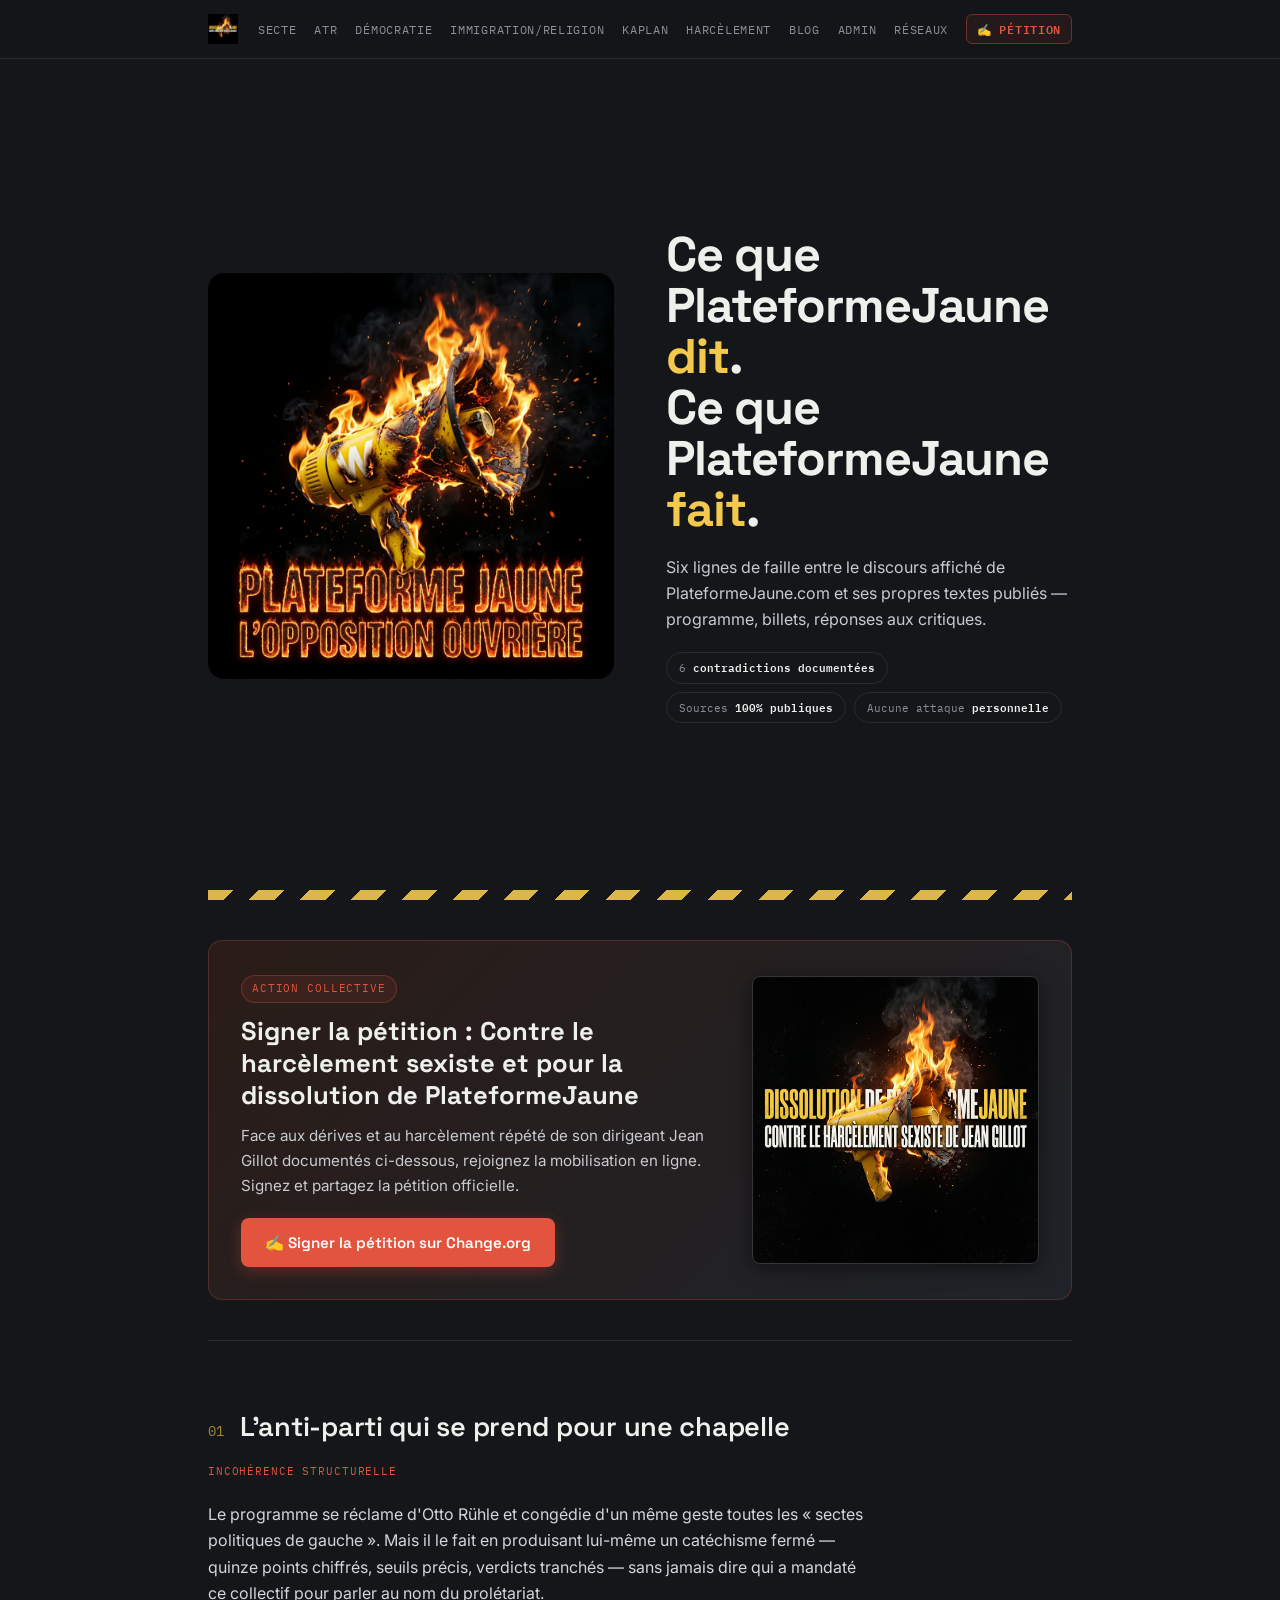
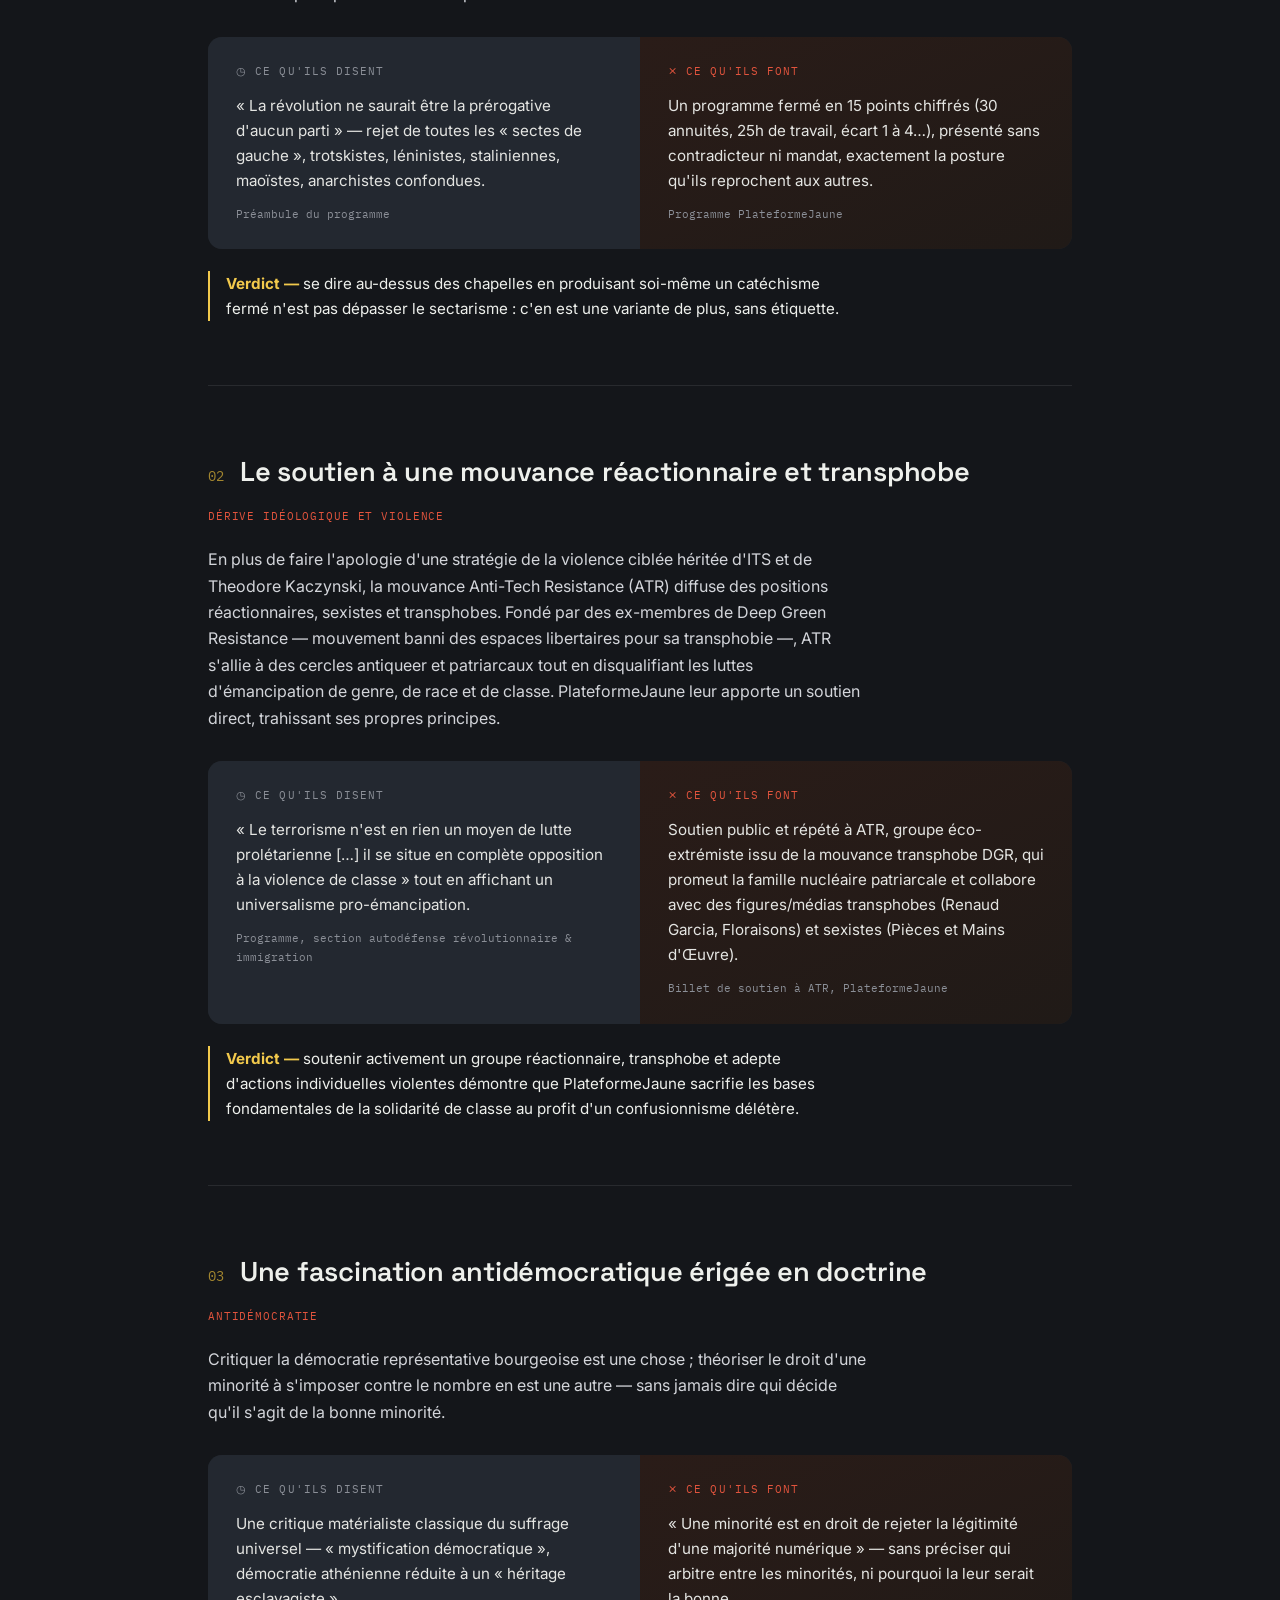
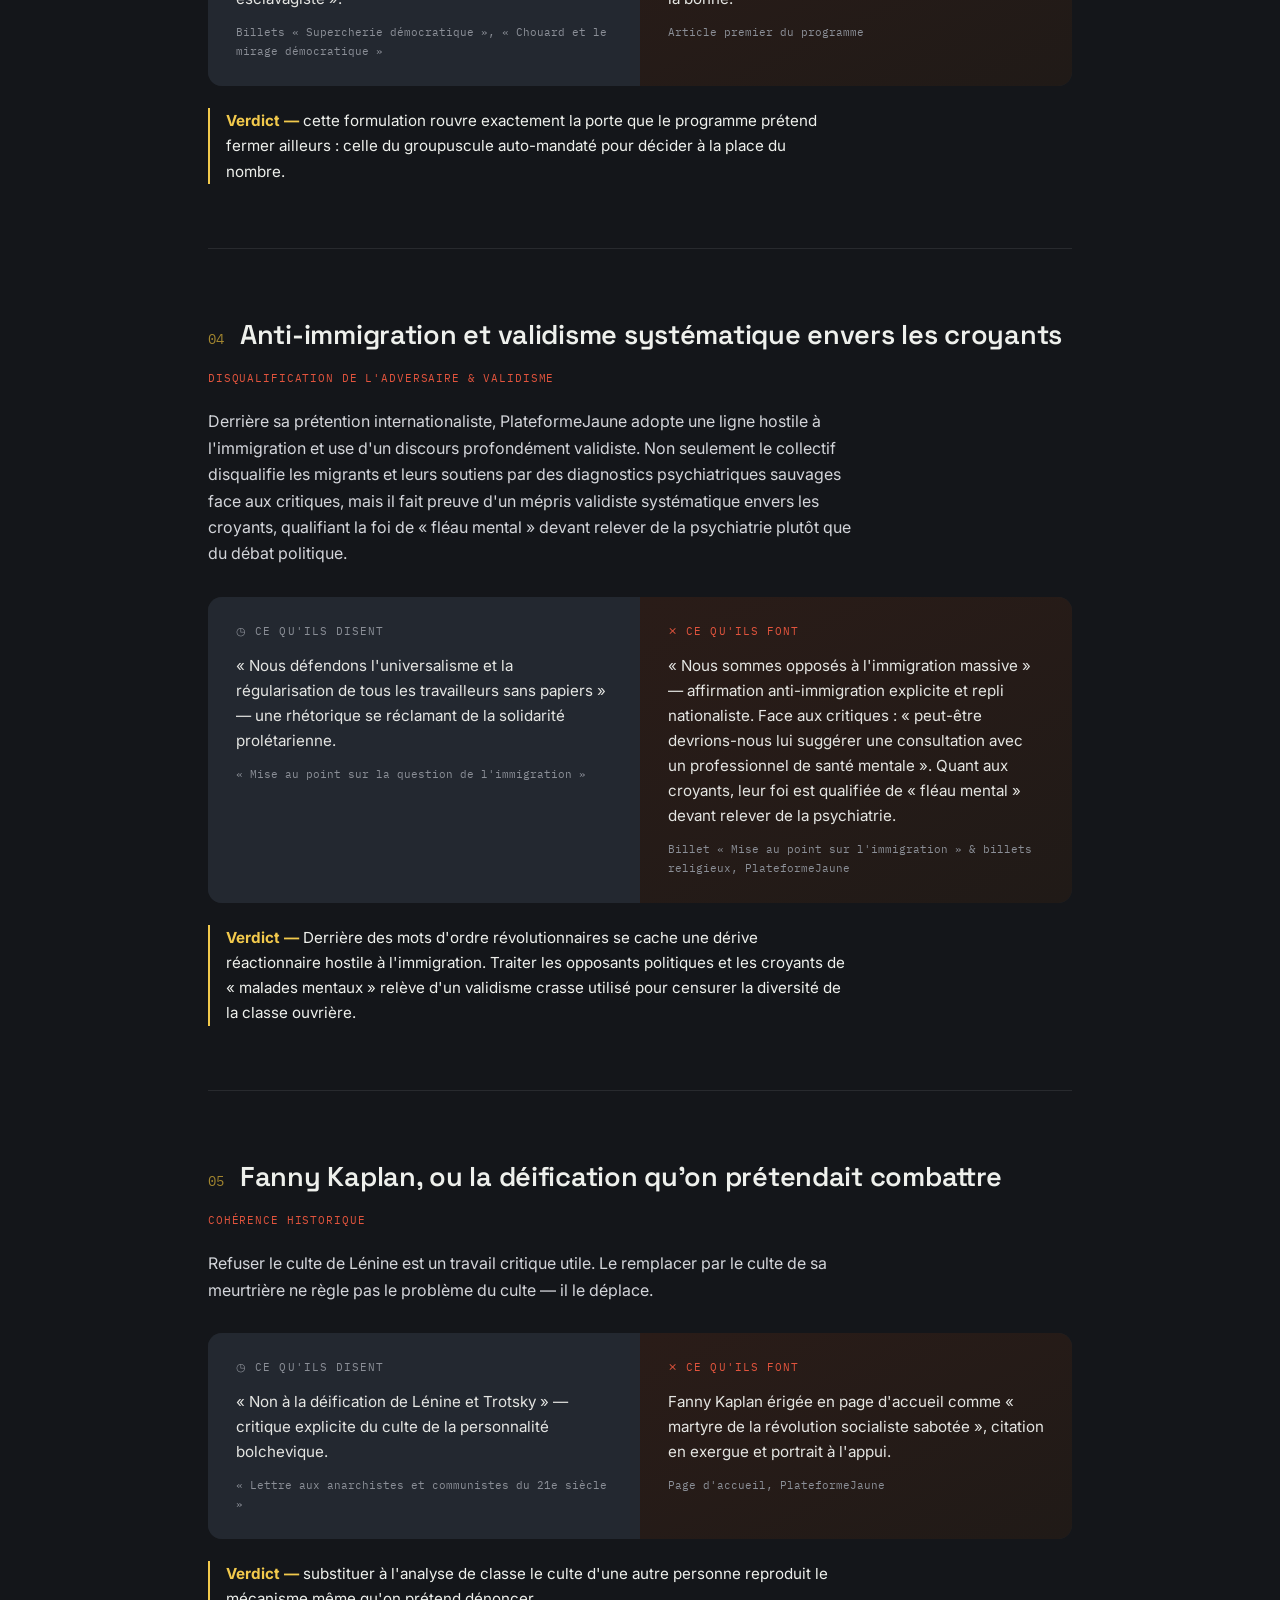
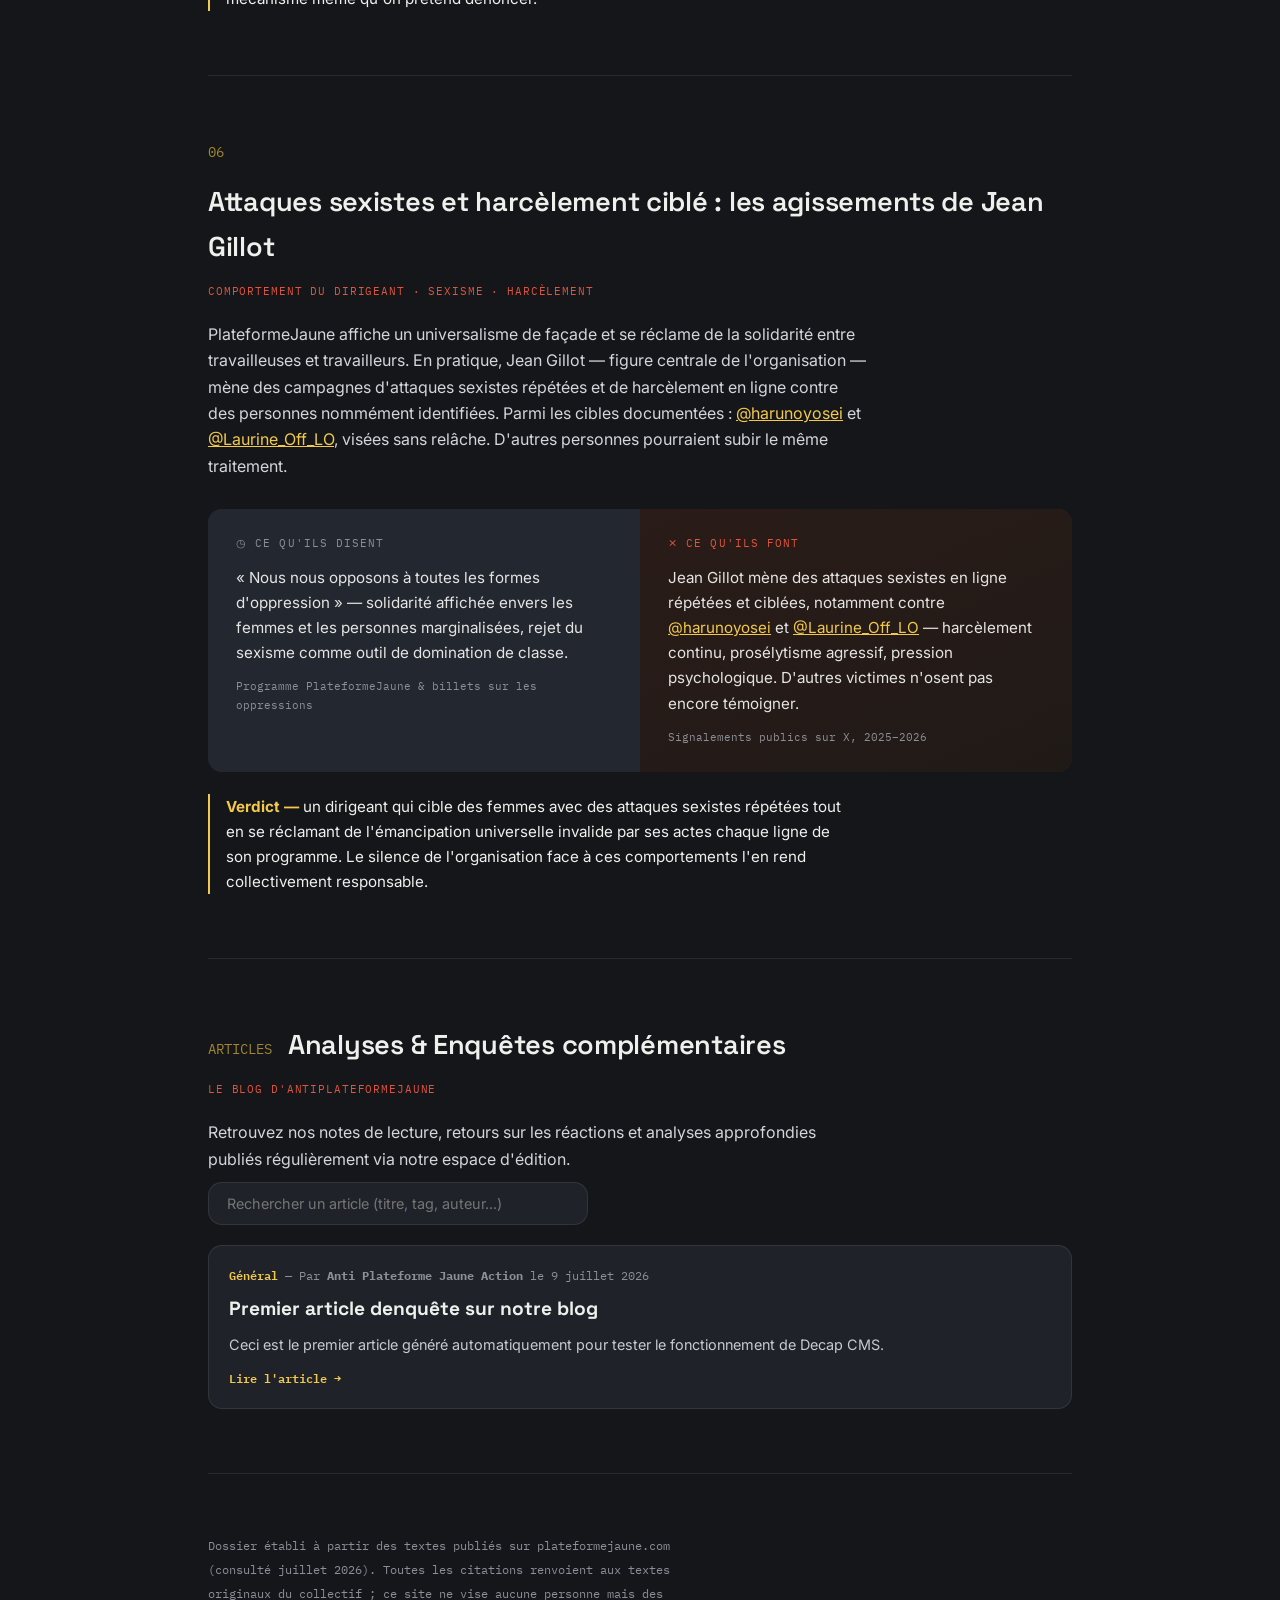
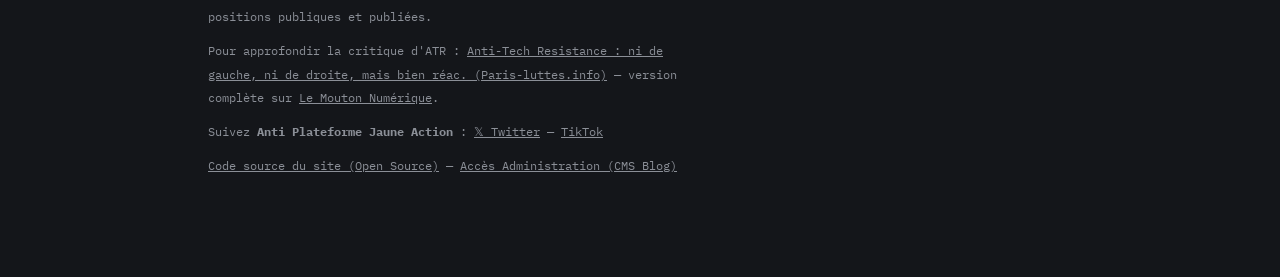
==== commit ed3aac5d: "Ajout barre de recherche dynamique pour le blog" ====
--- a/index.html
+++ b/index.html
@@ -229,6 +229,10 @@
     <div class="piece-head"><span class="piece-num">ARTICLES</span><h2>Analyses &amp; Enquêtes complémentaires</h2></div>
     <span class="tag">Le Blog d'Antiplateformejaune</span>
     <p class="body-text">Retrouvez nos notes de lecture, retours sur les réactions et analyses approfondies publiés régulièrement via notre espace d'édition.</p>
+
+    <div class="blog-search-container">
+      <input type="text" id="blog-search" placeholder="Rechercher un article (titre, tag, auteur...)" class="blog-search-input">
+    </div>
 
     <div class="blog-grid" id="blog-grid">
       <p class="body-text" id="blog-loading" style="opacity:0.6;">Chargement des articles...</p>
@@ -286,9 +290,14 @@
   }
 
   /* ── Chargement dynamique des articles du blog ── */
+  let allPosts = [];
+
   fetch('posts.json')
     .then(r => r.ok ? r.json() : Promise.reject())
-    .then(posts => renderBlogCards(posts))
+    .then(posts => {
+      allPosts = posts;
+      renderBlogCards(posts);
+    })
     .catch(() => {
       // Si posts.json n'existe pas encore, on affiche un message d'invitation
       const grid = document.getElementById('blog-grid');
@@ -299,10 +308,27 @@
         </p>`;
     });
 
+  // Filtrer la liste à la frappe dans la barre de recherche
+  const searchInput = document.getElementById('blog-search');
+  if (searchInput) {
+    searchInput.addEventListener('input', (e) => {
+      const query = e.target.value.toLowerCase().trim();
+      const filtered = allPosts.filter(post => {
+        return (
+          post.title.toLowerCase().includes(query) ||
+          (post.description && post.description.toLowerCase().includes(query)) ||
+          (post.tag && post.tag.toLowerCase().includes(query)) ||
+          (post.author && post.author.toLowerCase().includes(query))
+        );
+      });
+      renderBlogCards(filtered);
+    });
+  }
+
   function renderBlogCards(posts) {
     const grid = document.getElementById('blog-grid');
     if (!posts || posts.length === 0) {
-      grid.innerHTML = `<p class="body-text" style="opacity:0.7;">Aucun article publié pour l'instant. <a href="/admin/" style="color:var(--accent);">Créez le premier →</a></p>`;
+      grid.innerHTML = `<p class="body-text" style="opacity:0.7;">Aucun article ne correspond à votre recherche.</p>`;
       return;
     }
     grid.innerHTML = posts.map(post => {
--- a/style.css
+++ b/style.css
@@ -456,10 +456,27 @@
 
 /* ── Blog Grid & Cards ── */
 .blog-grid {
-  display: grid;
   grid-template-columns: repeat(auto-fill, minmax(280px, 1fr));
   gap: 20px;
-  margin-top: 30px;
+  margin-top: 20px;
+}
+.blog-search-input {
+  width: 100%;
+  max-width: 380px;
+  padding: 12px 18px;
+  background: var(--card);
+  border: 1px solid var(--hair);
+  border-radius: var(--radius);
+  color: var(--ink);
+  font-family: inherit;
+  font-size: 0.9rem;
+  outline: none;
+  transition: border-color 0.2s ease, box-shadow 0.2s ease;
+  margin-top: 10px;
+}
+.blog-search-input:focus {
+  border-color: var(--brand);
+  box-shadow: 0 0 0 2px rgba(155, 58, 47, 0.3);
 }
 .blog-card {
   background: var(--card);
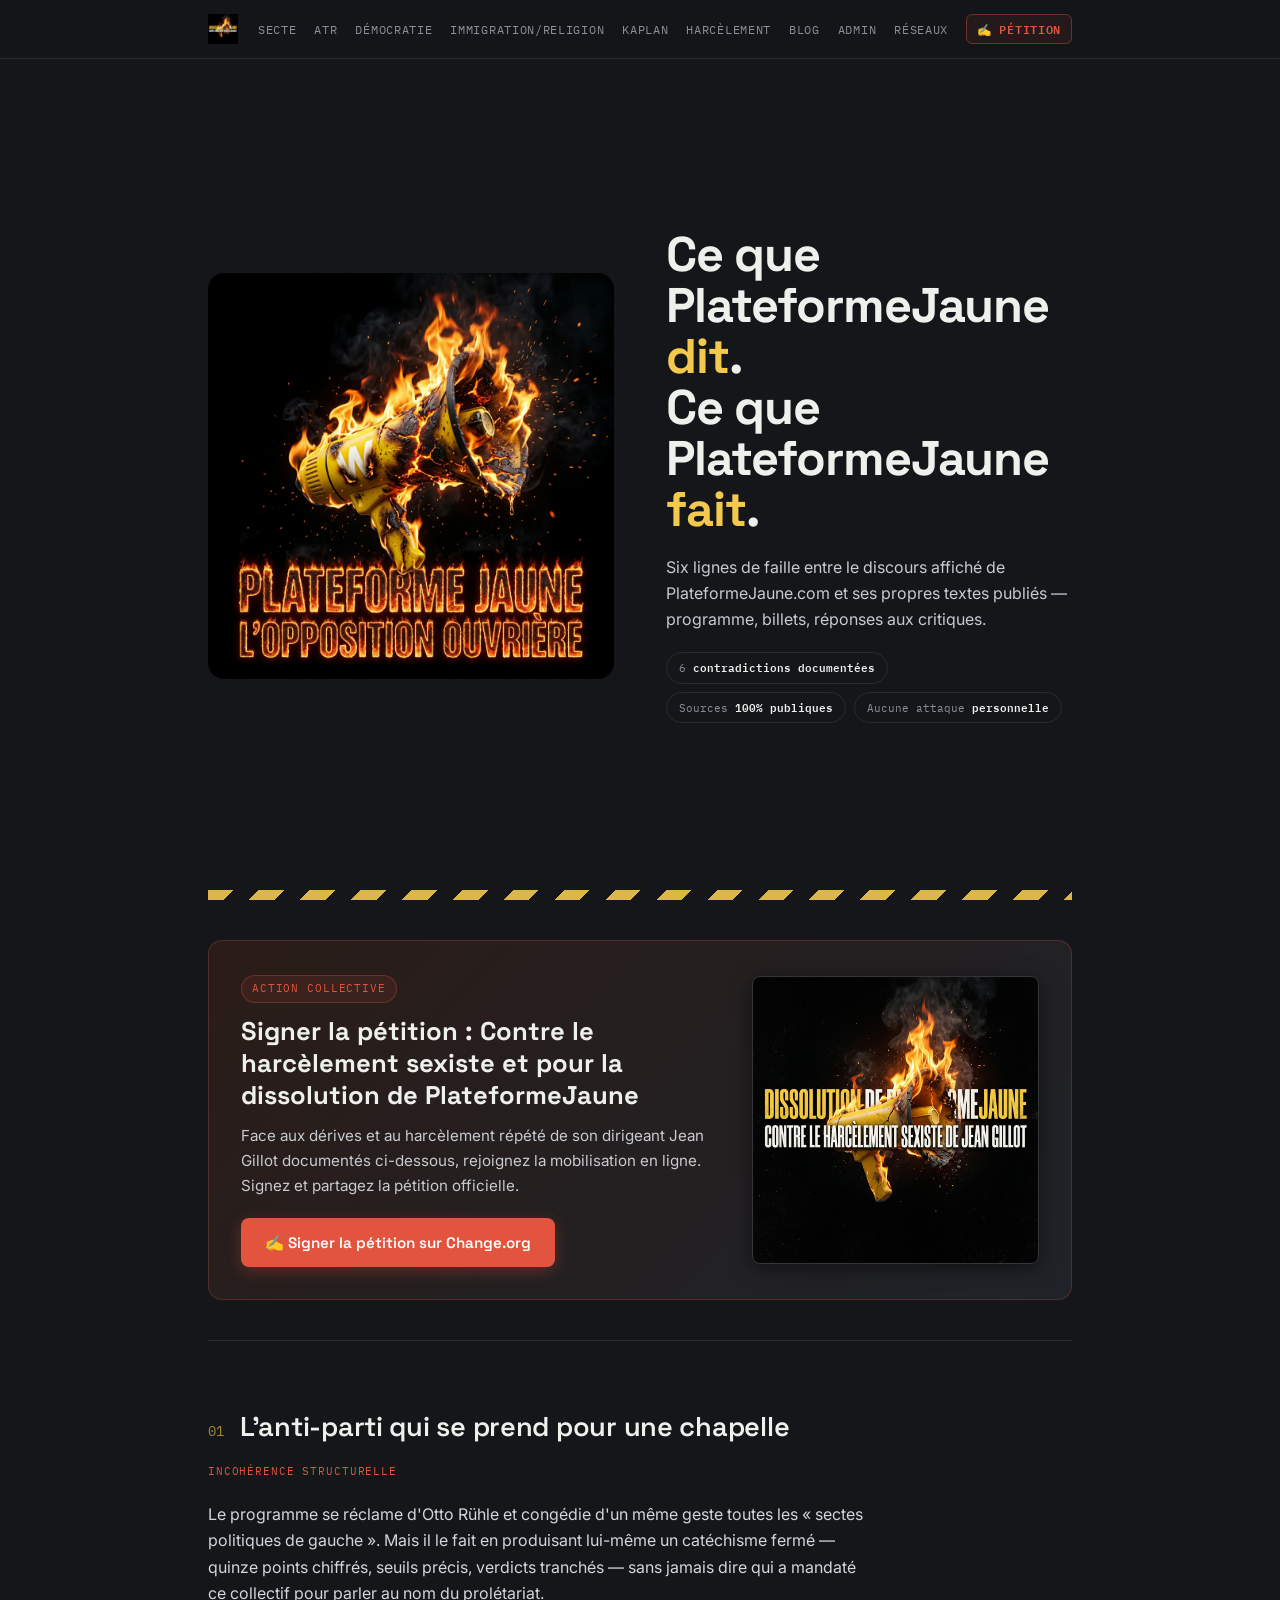
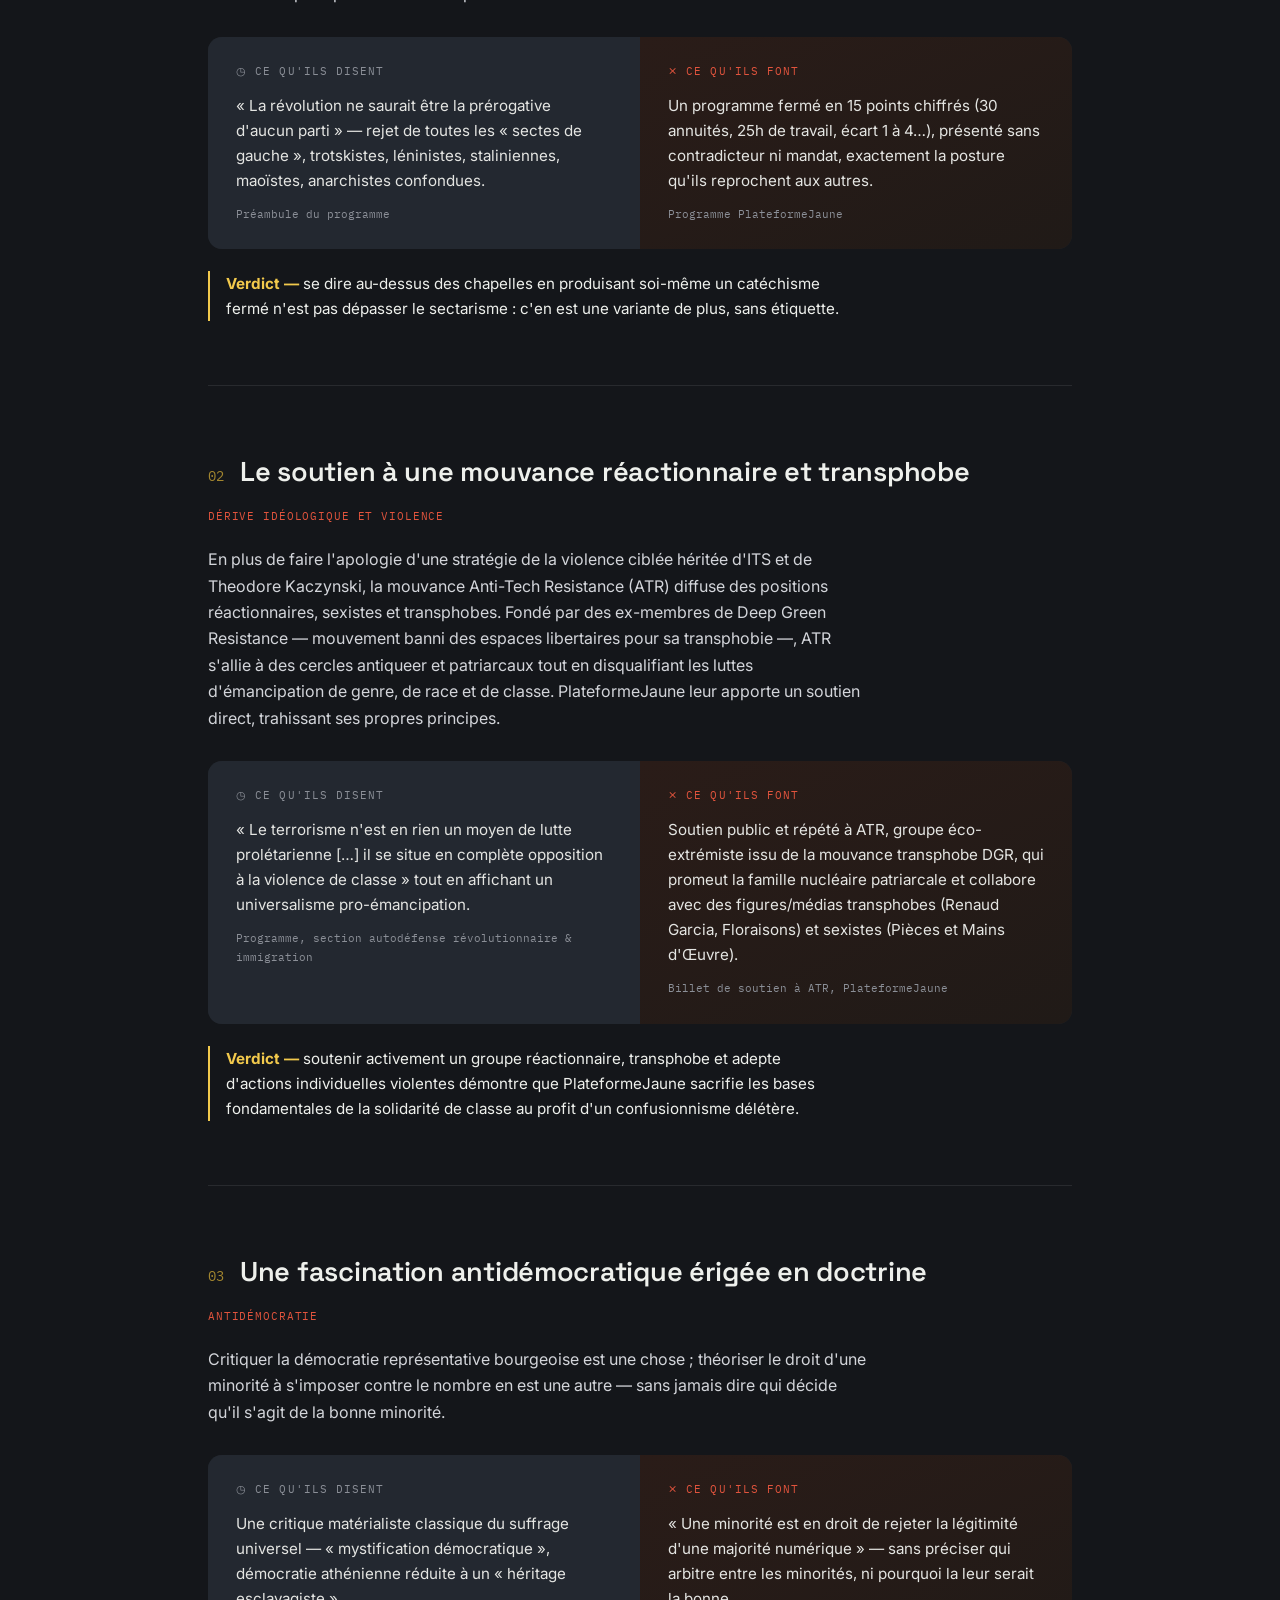
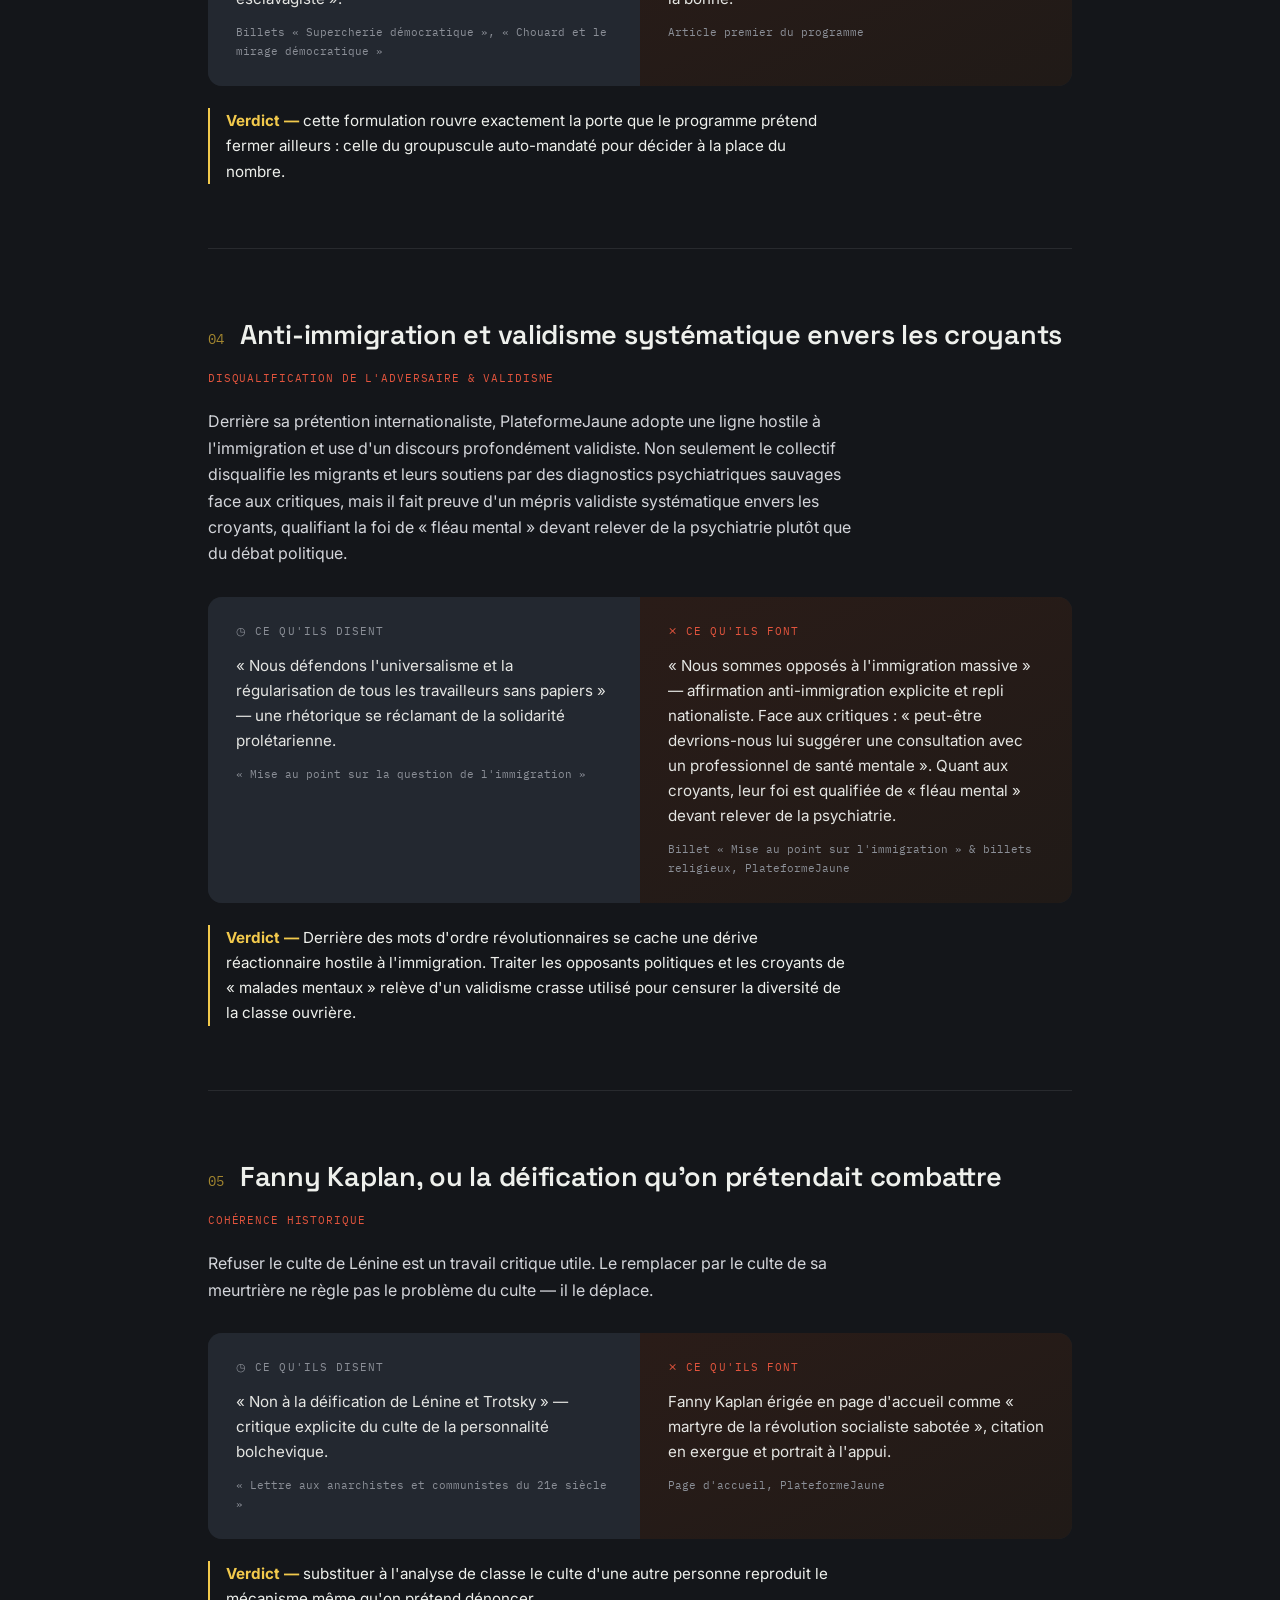
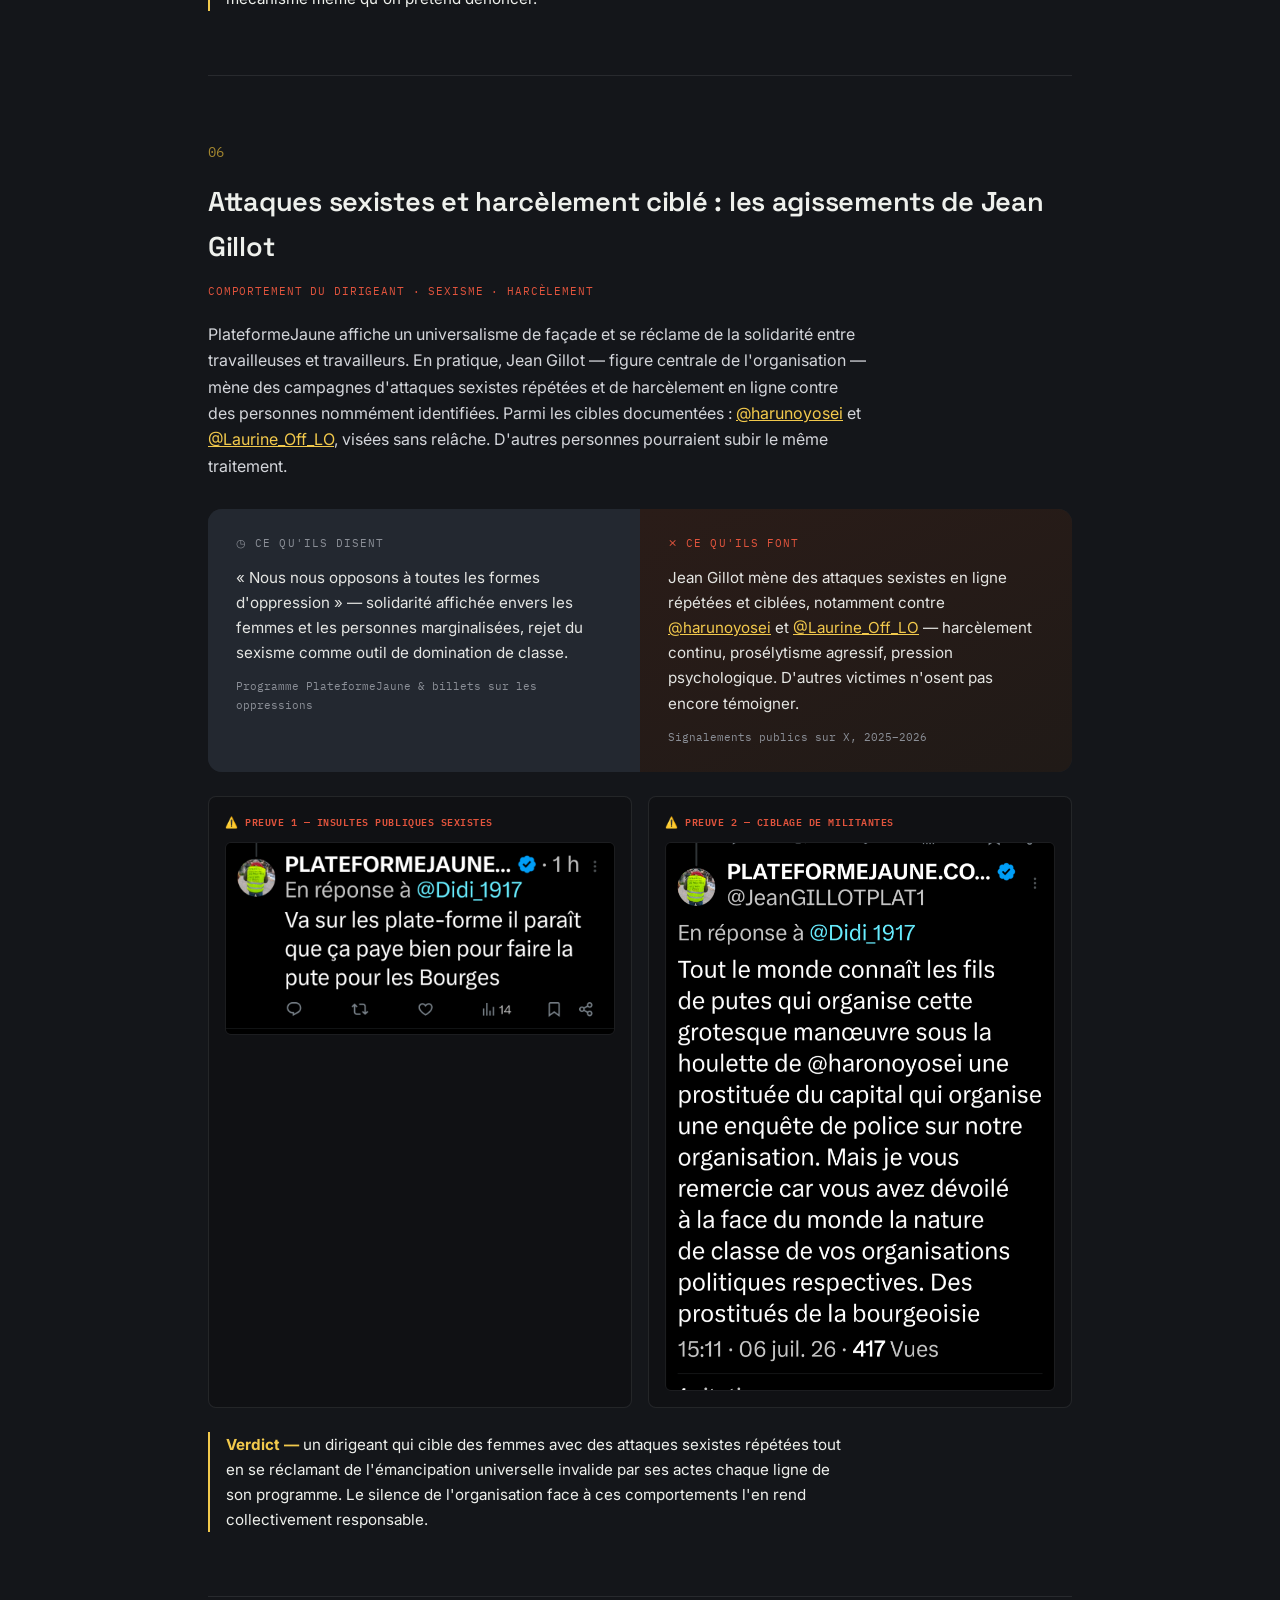
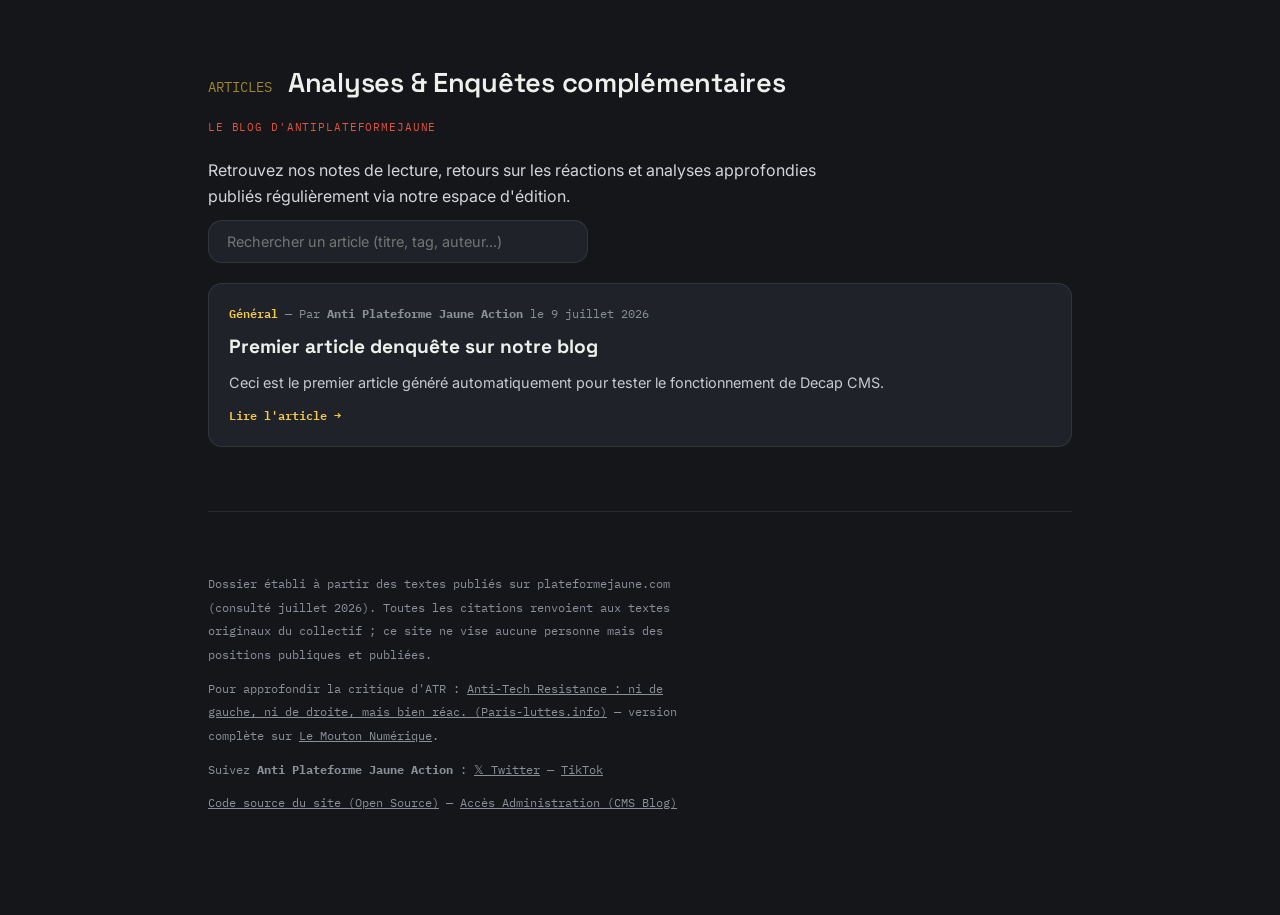
==== commit 60c2e259: "Ajout des captures d'écran comme preuves dans la section 06" ====
--- a/index.html
+++ b/index.html
@@ -221,6 +221,19 @@
         <cite>Signalements publics sur X, 2025–2026</cite>
       </div>
     </div>
+
+    <!-- PREUVES DE HARCÈLEMENT -->
+    <div class="proof-gallery" style="display: flex; gap: 16px; margin-top: 24px; margin-bottom: 24px; flex-wrap: wrap;">
+      <div class="proof-item" style="flex: 1; min-width: 280px; background: rgba(0, 0, 0, 0.2); border: 1px solid var(--hair); border-radius: 8px; padding: 16px;">
+        <span class="proof-label" style="display: block; font-family: 'IBM Plex Mono', monospace; font-size: 0.65rem; color: var(--danger); text-transform: uppercase; margin-bottom: 12px; font-weight: 600; letter-spacing: 0.05em;">⚠️ Preuve 1 — Insultes publiques sexistes</span>
+        <img src="proof_gillot_1.png" alt="Tweet sexiste Jean Gillot" style="border-radius: 6px; width: 100%; border: 1px solid rgba(255,255,255,0.05); display: block;">
+      </div>
+      <div class="proof-item" style="flex: 1; min-width: 280px; background: rgba(0, 0, 0, 0.2); border: 1px solid var(--hair); border-radius: 8px; padding: 16px;">
+        <span class="proof-label" style="display: block; font-family: 'IBM Plex Mono', monospace; font-size: 0.65rem; color: var(--danger); text-transform: uppercase; margin-bottom: 12px; font-weight: 600; letter-spacing: 0.05em;">⚠️ Preuve 2 — Ciblage de militantes</span>
+        <img src="proof_gillot_2.png" alt="Tweet ciblage harcèlement" style="border-radius: 6px; width: 100%; border: 1px solid rgba(255,255,255,0.05); display: block;">
+      </div>
+    </div>
+
     <p class="verdict-line"><strong>Verdict —</strong> un dirigeant qui cible des femmes avec des attaques sexistes répétées tout en se réclamant de l'émancipation universelle invalide par ses actes chaque ligne de son programme. Le silence de l'organisation face à ces comportements l'en rend collectivement responsable.</p>
   </section>
 
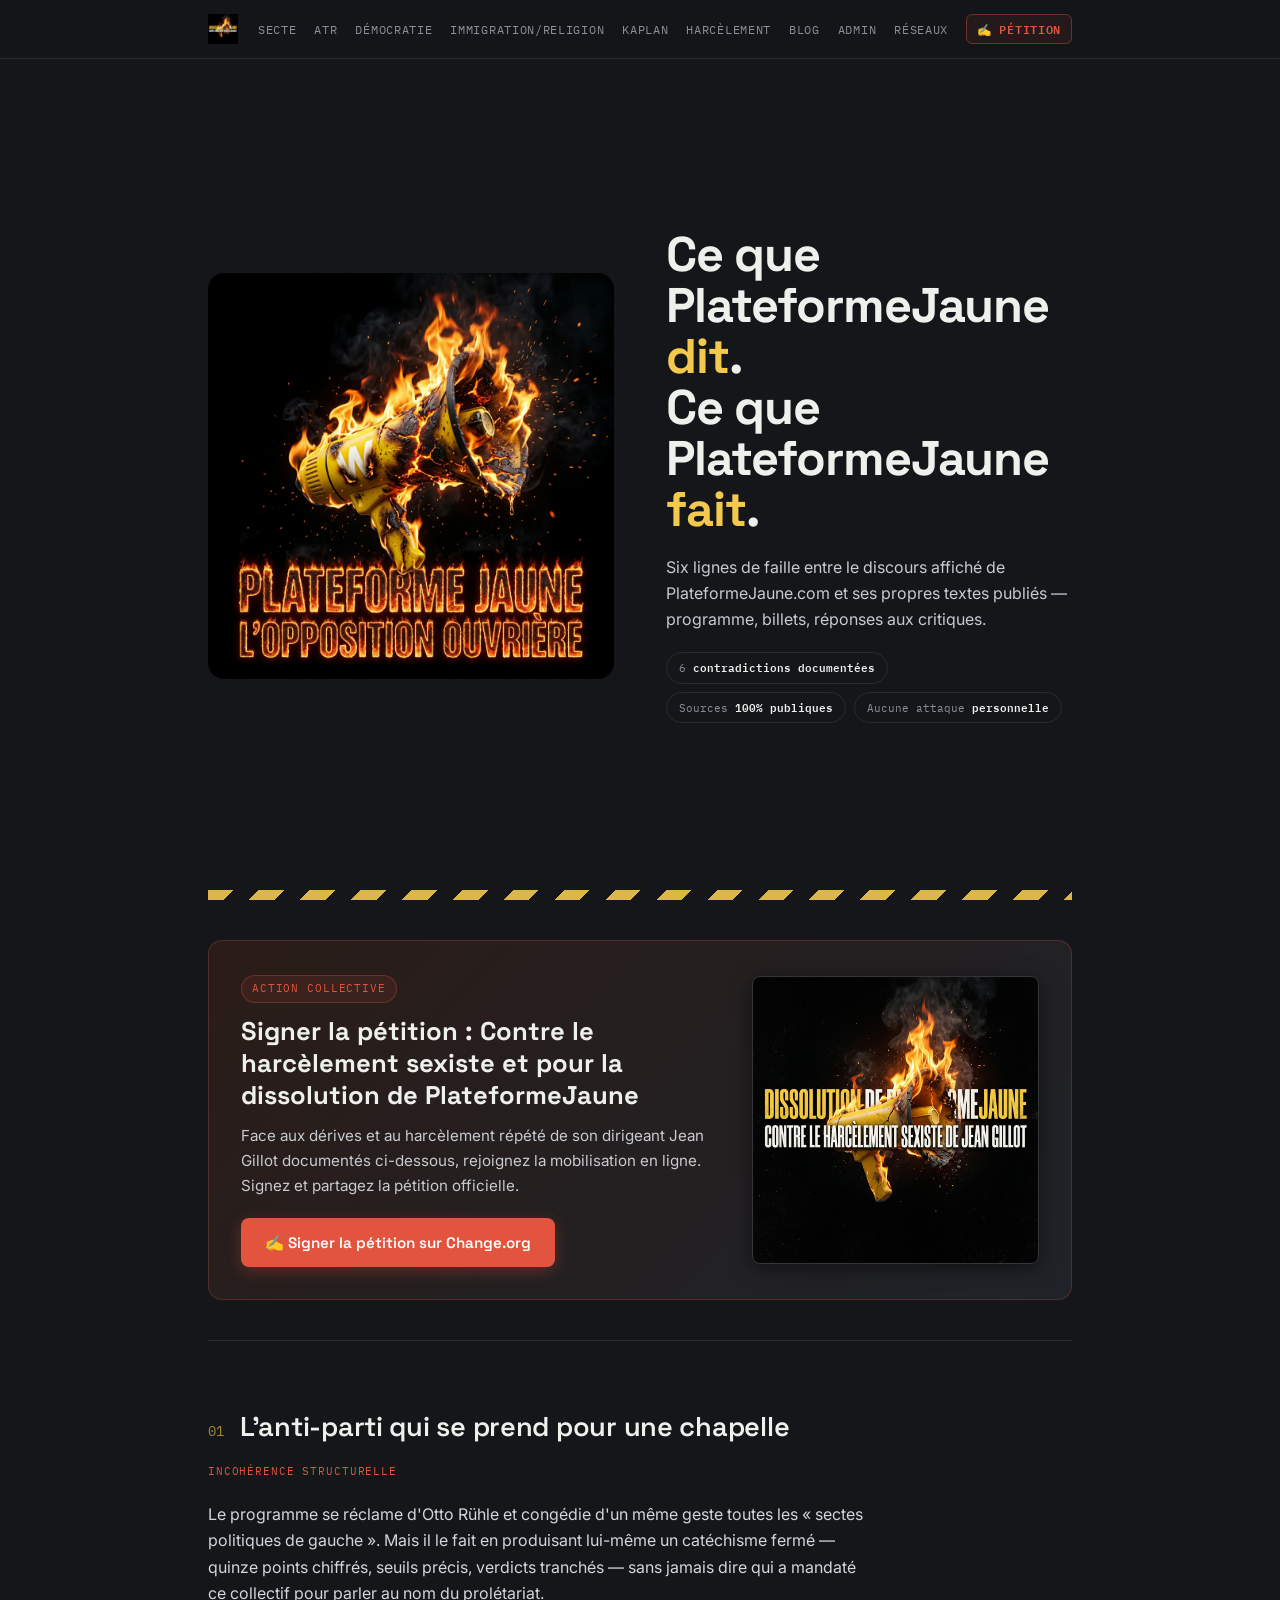
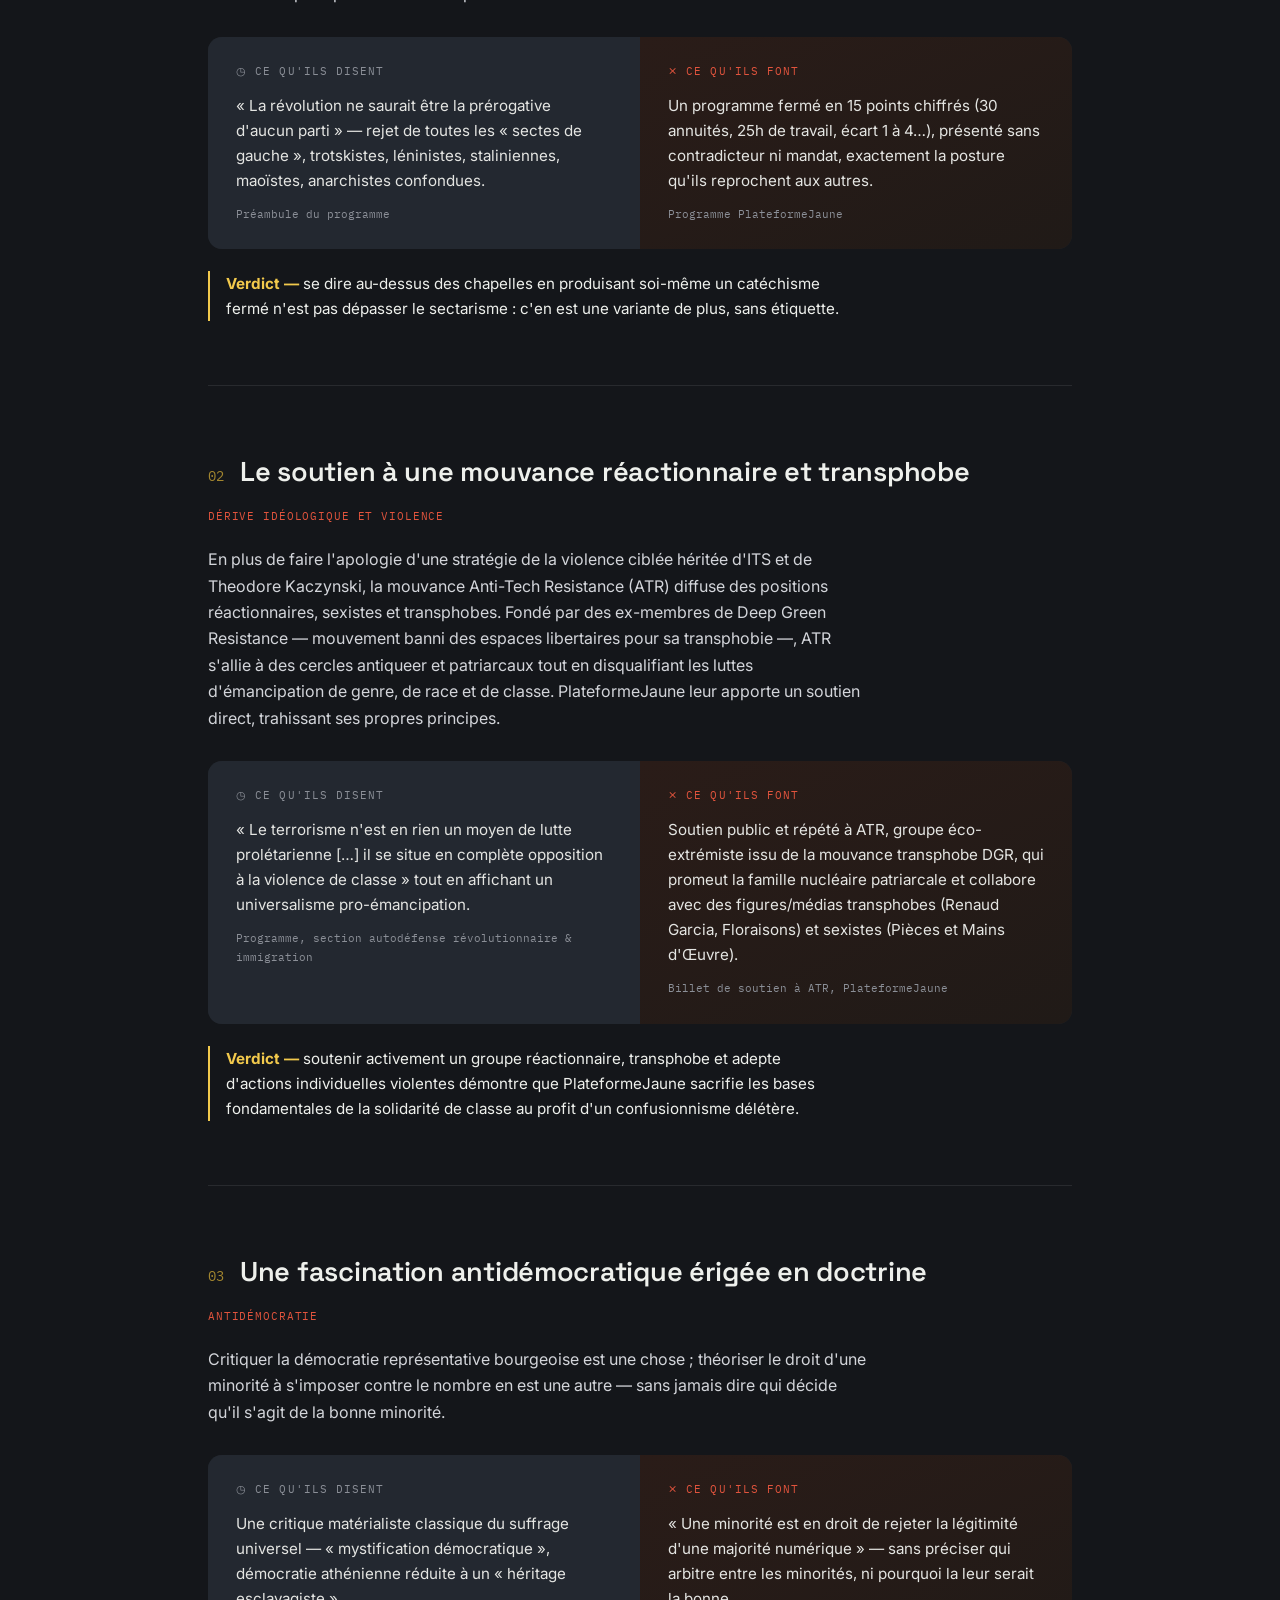
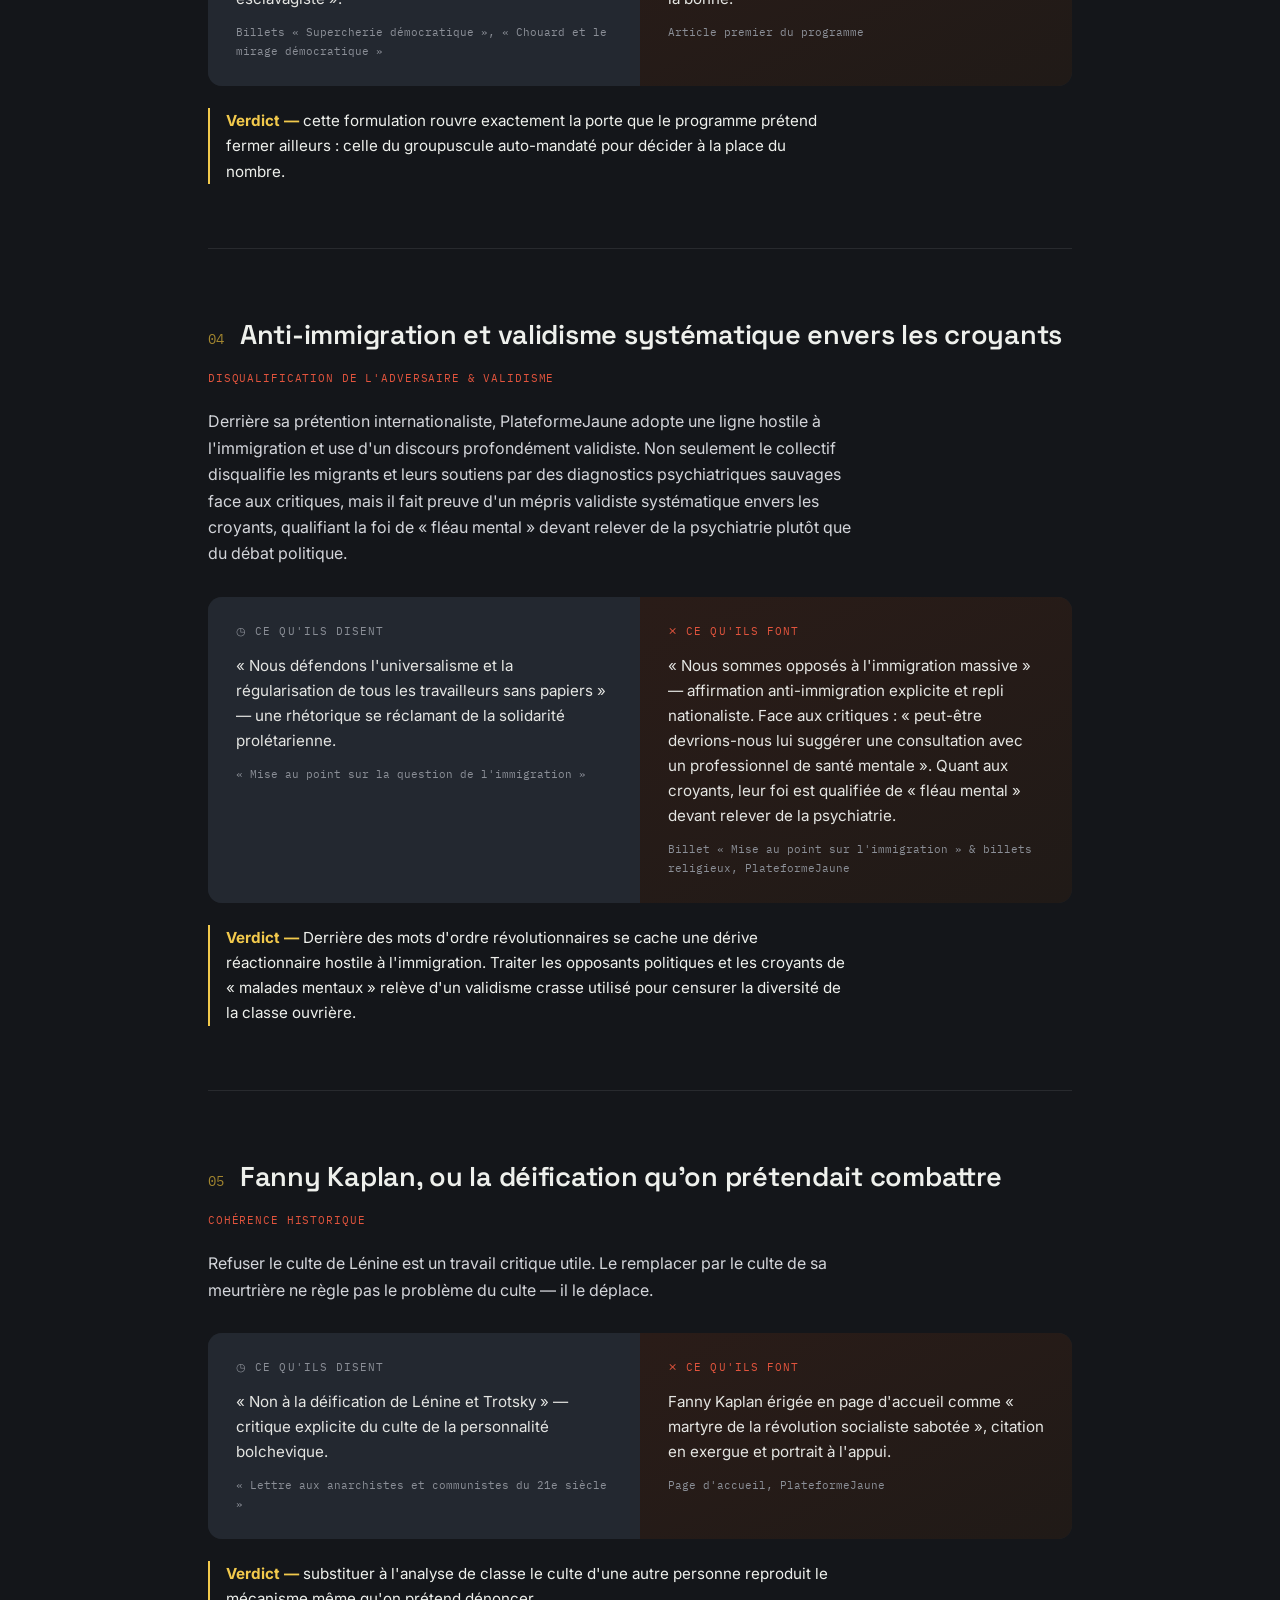
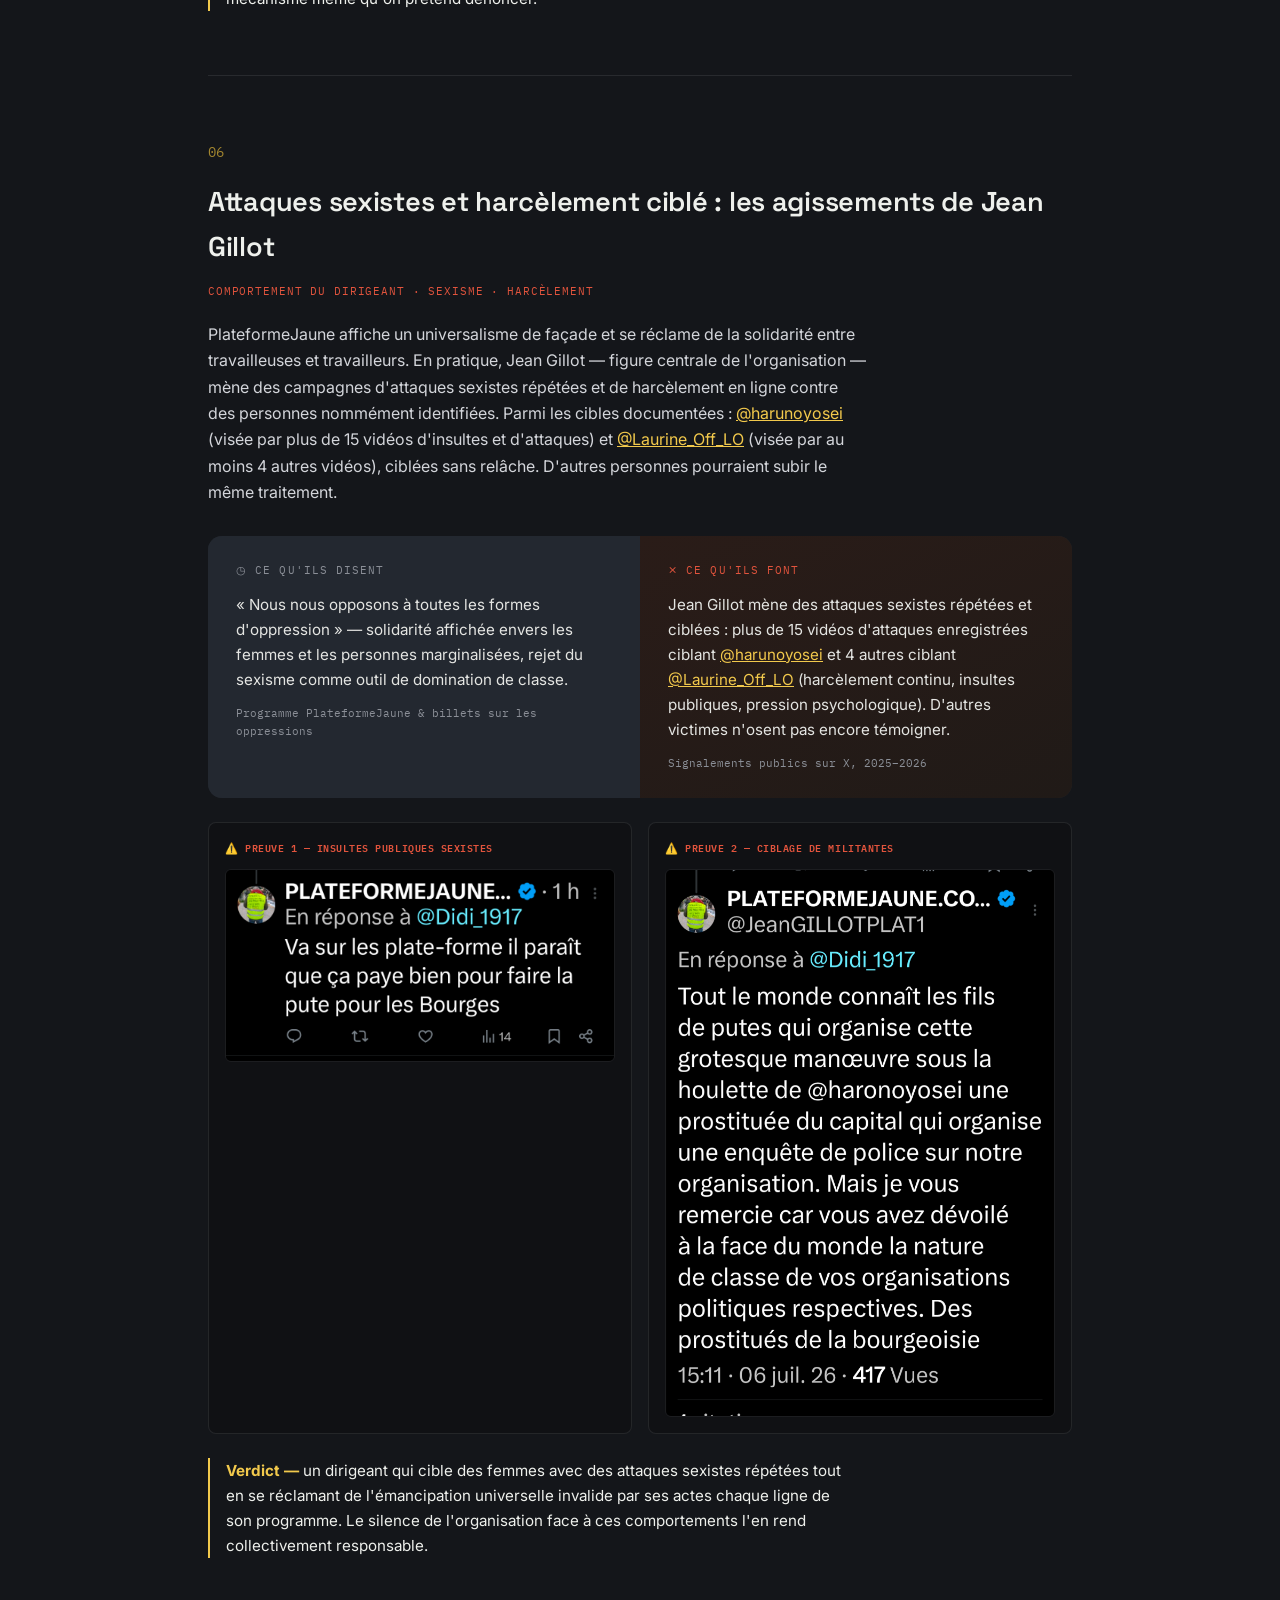
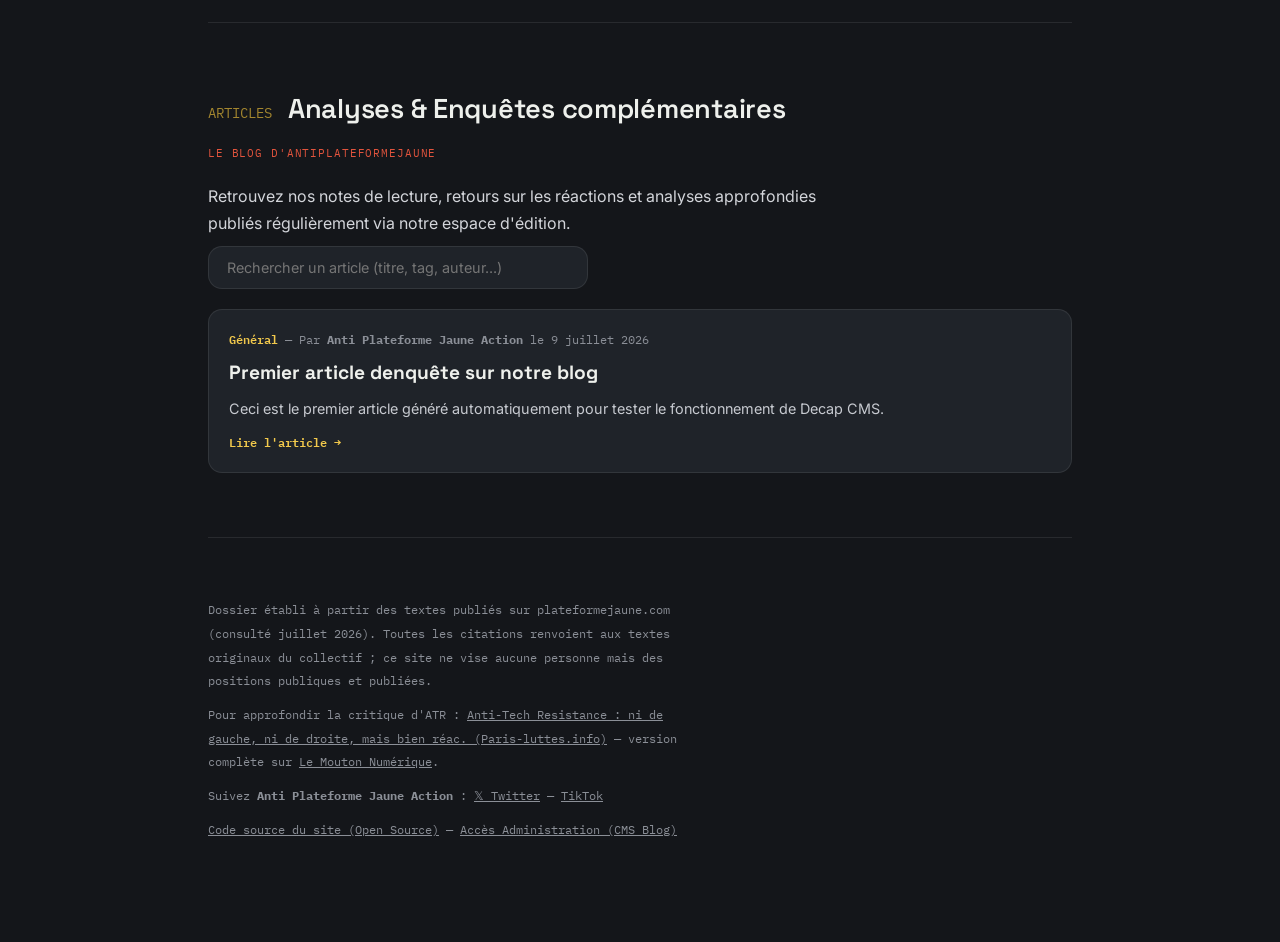
==== commit 0e0a816f: "Mise à jour section 06 : mention du nombre de vidéos de harcèlement" ====
--- a/index.html
+++ b/index.html
@@ -206,7 +206,7 @@
   <section class="piece" id="p6">
     <div class="piece-head"><span class="piece-num">06</span><h2>Attaques sexistes et harcèlement ciblé : les agissements de Jean Gillot</h2></div>
     <span class="tag">Comportement du dirigeant · Sexisme · Harcèlement</span>
-    <p class="body-text">PlateformeJaune affiche un universalisme de façade et se réclame de la solidarité entre travailleuses et travailleurs. En pratique, Jean Gillot — figure centrale de l'organisation — mène des campagnes d'attaques sexistes répétées et de harcèlement en ligne contre des personnes nommément identifiées. Parmi les cibles documentées : <a href="https://x.com/harunoyosei" target="_blank" rel="noopener">@harunoyosei</a> et <a href="https://x.com/Laurine_Off_LO" target="_blank" rel="noopener">@Laurine_Off_LO</a>, visées sans relâche. D'autres personnes pourraient subir le même traitement.</p>
+    <p class="body-text">PlateformeJaune affiche un universalisme de façade et se réclame de la solidarité entre travailleuses et travailleurs. En pratique, Jean Gillot — figure centrale de l'organisation — mène des campagnes d'attaques sexistes répétées et de harcèlement en ligne contre des personnes nommément identifiées. Parmi les cibles documentées : <a href="https://x.com/harunoyosei" target="_blank" rel="noopener">@harunoyosei</a> (visée par plus de 15 vidéos d'insultes et d'attaques) et <a href="https://x.com/Laurine_Off_LO" target="_blank" rel="noopener">@Laurine_Off_LO</a> (visée par au moins 4 autres vidéos), ciblées sans relâche. D'autres personnes pourraient subir le même traitement.</p>
 
     <div class="fault-card">
       <svg class="crack" viewBox="0 0 100 100" preserveAspectRatio="none" aria-hidden="true"><path d="M50,0 L46,15 L54,28 L44,42 L52,58 L45,74 L50,100" vector-effect="non-scaling-stroke"/></svg>
@@ -217,7 +217,7 @@
       </div>
       <div class="fault-side fait">
         <div class="fault-label">⨯ Ce qu'ils font</div>
-        <p>Jean Gillot mène des attaques sexistes en ligne répétées et ciblées, notamment contre <a href="https://x.com/harunoyosei" target="_blank" rel="noopener">@harunoyosei</a> et <a href="https://x.com/Laurine_Off_LO" target="_blank" rel="noopener">@Laurine_Off_LO</a> — harcèlement continu, prosélytisme agressif, pression psychologique. D'autres victimes n'osent pas encore témoigner.</p>
+        <p>Jean Gillot mène des attaques sexistes répétées et ciblées : plus de 15 vidéos d'attaques enregistrées ciblant <a href="https://x.com/harunoyosei" target="_blank" rel="noopener">@harunoyosei</a> et 4 autres ciblant <a href="https://x.com/Laurine_Off_LO" target="_blank" rel="noopener">@Laurine_Off_LO</a> (harcèlement continu, insultes publiques, pression psychologique). D'autres victimes n'osent pas encore témoigner.</p>
         <cite>Signalements publics sur X, 2025–2026</cite>
       </div>
     </div>
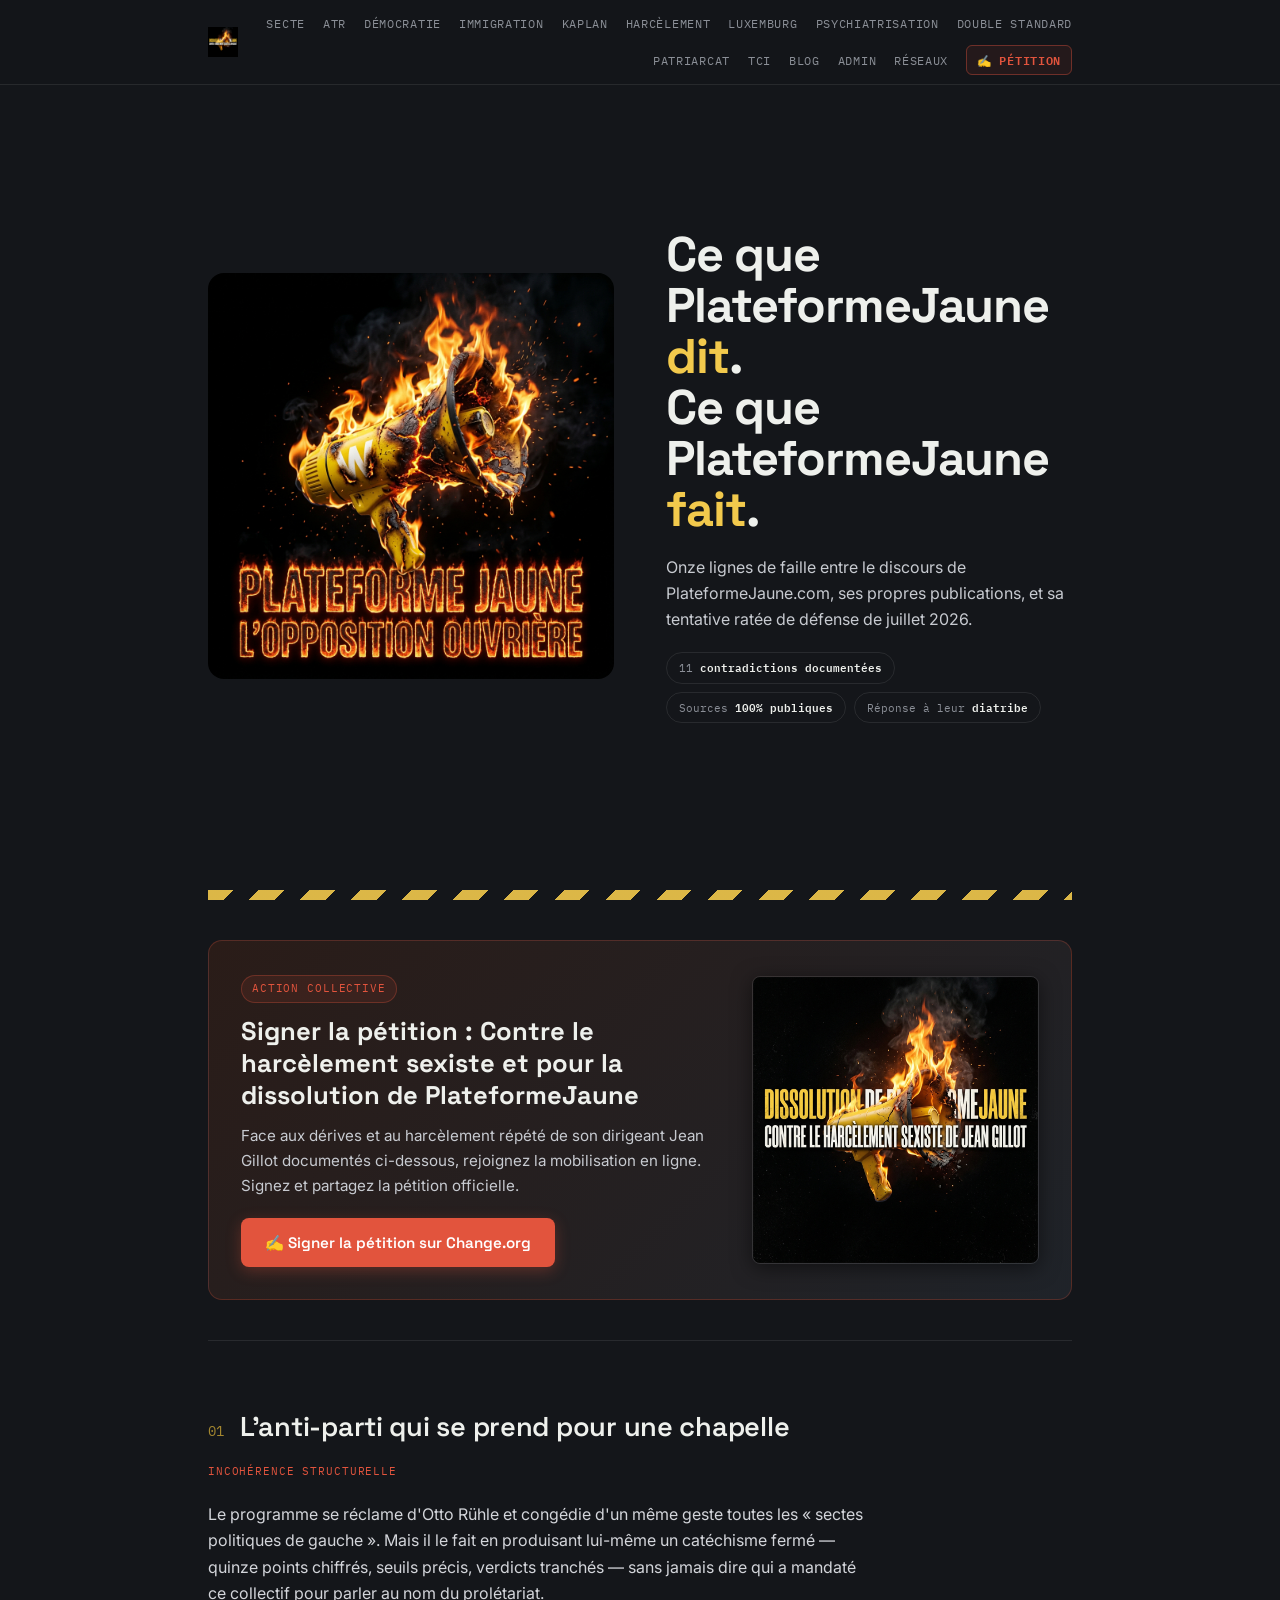
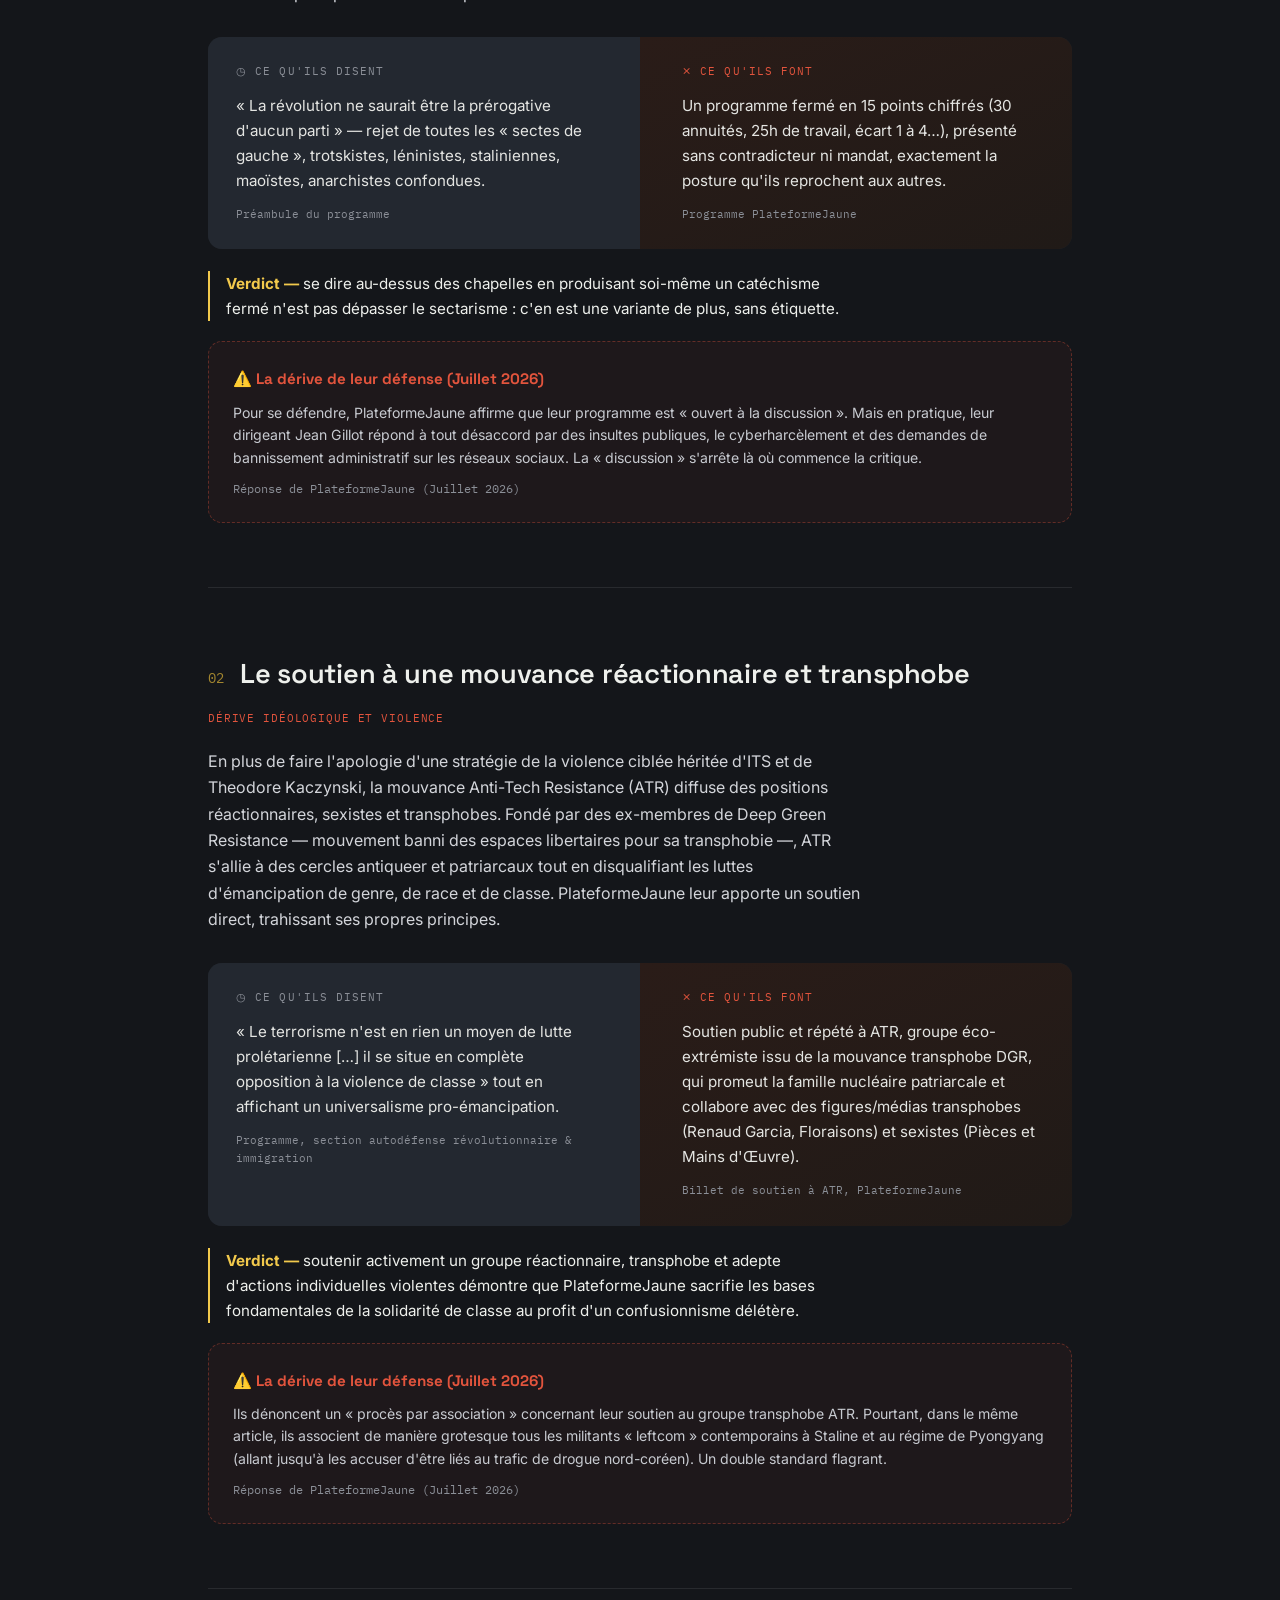
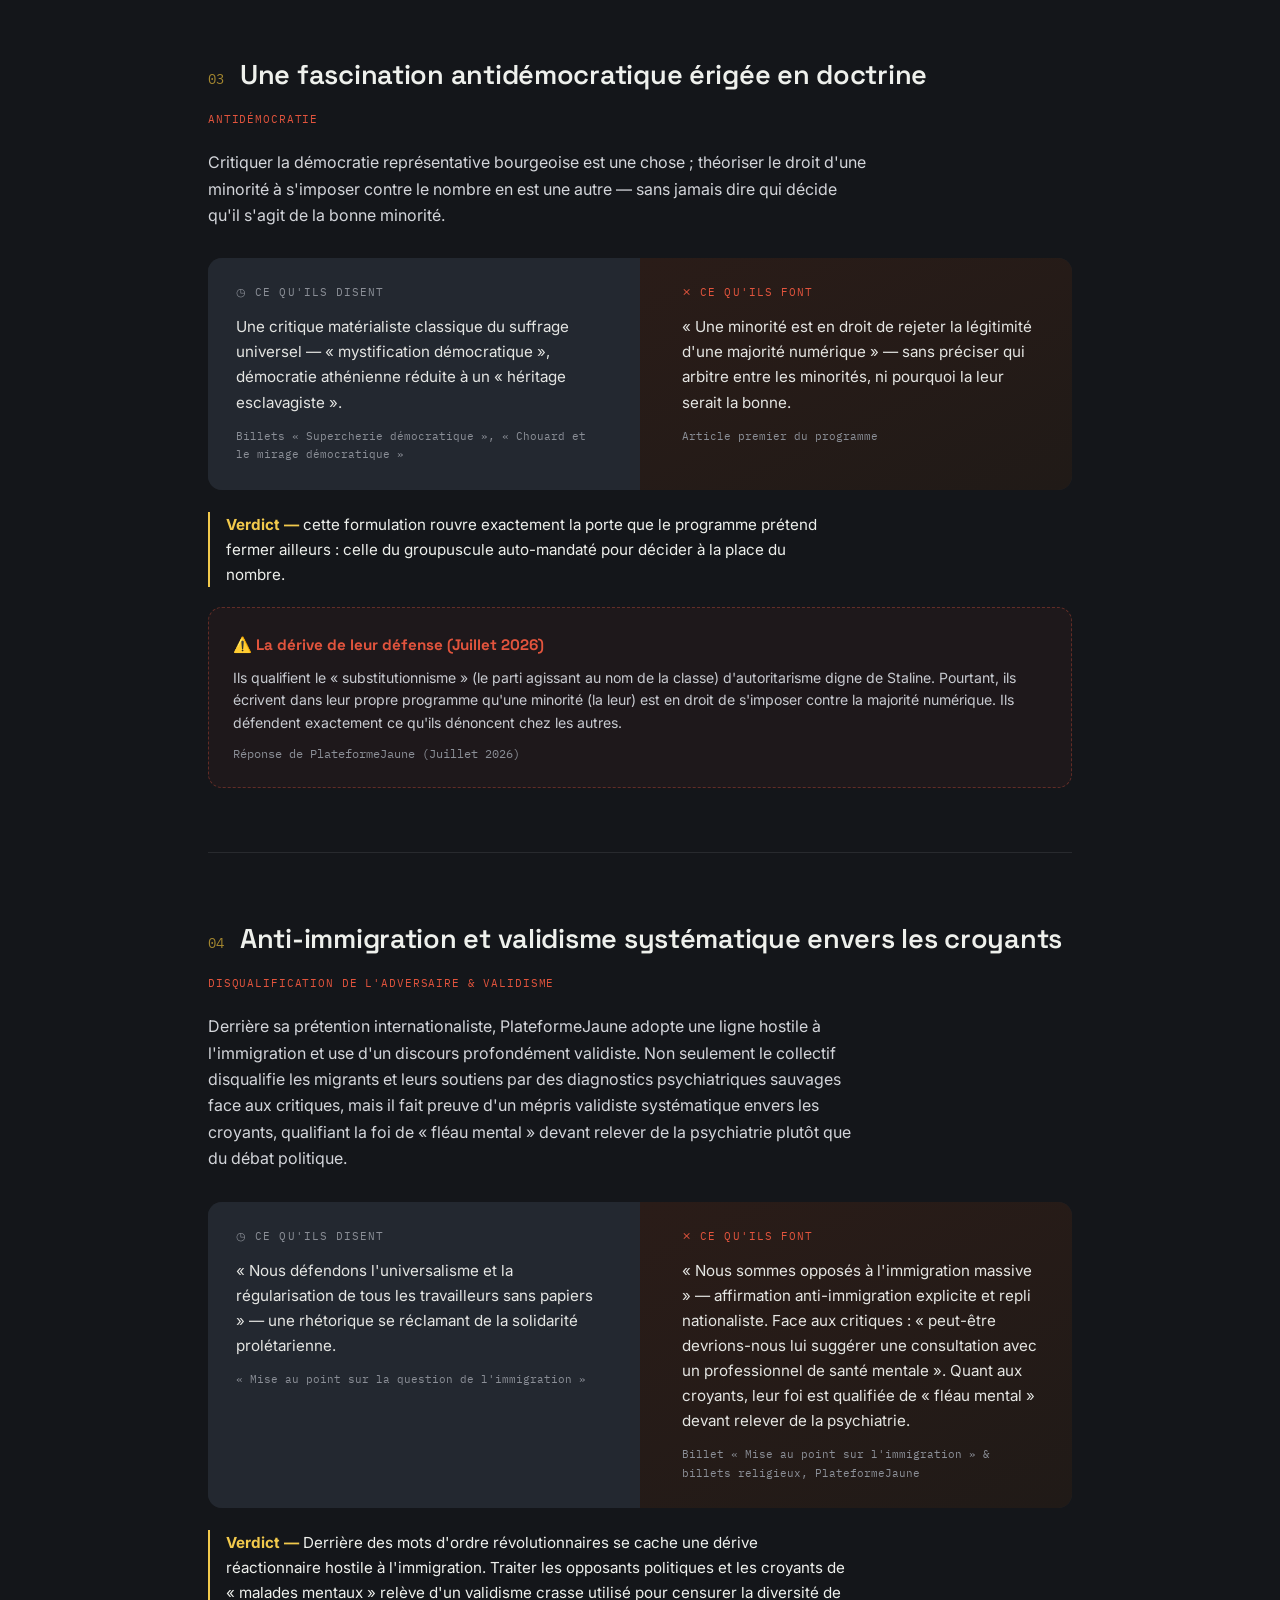
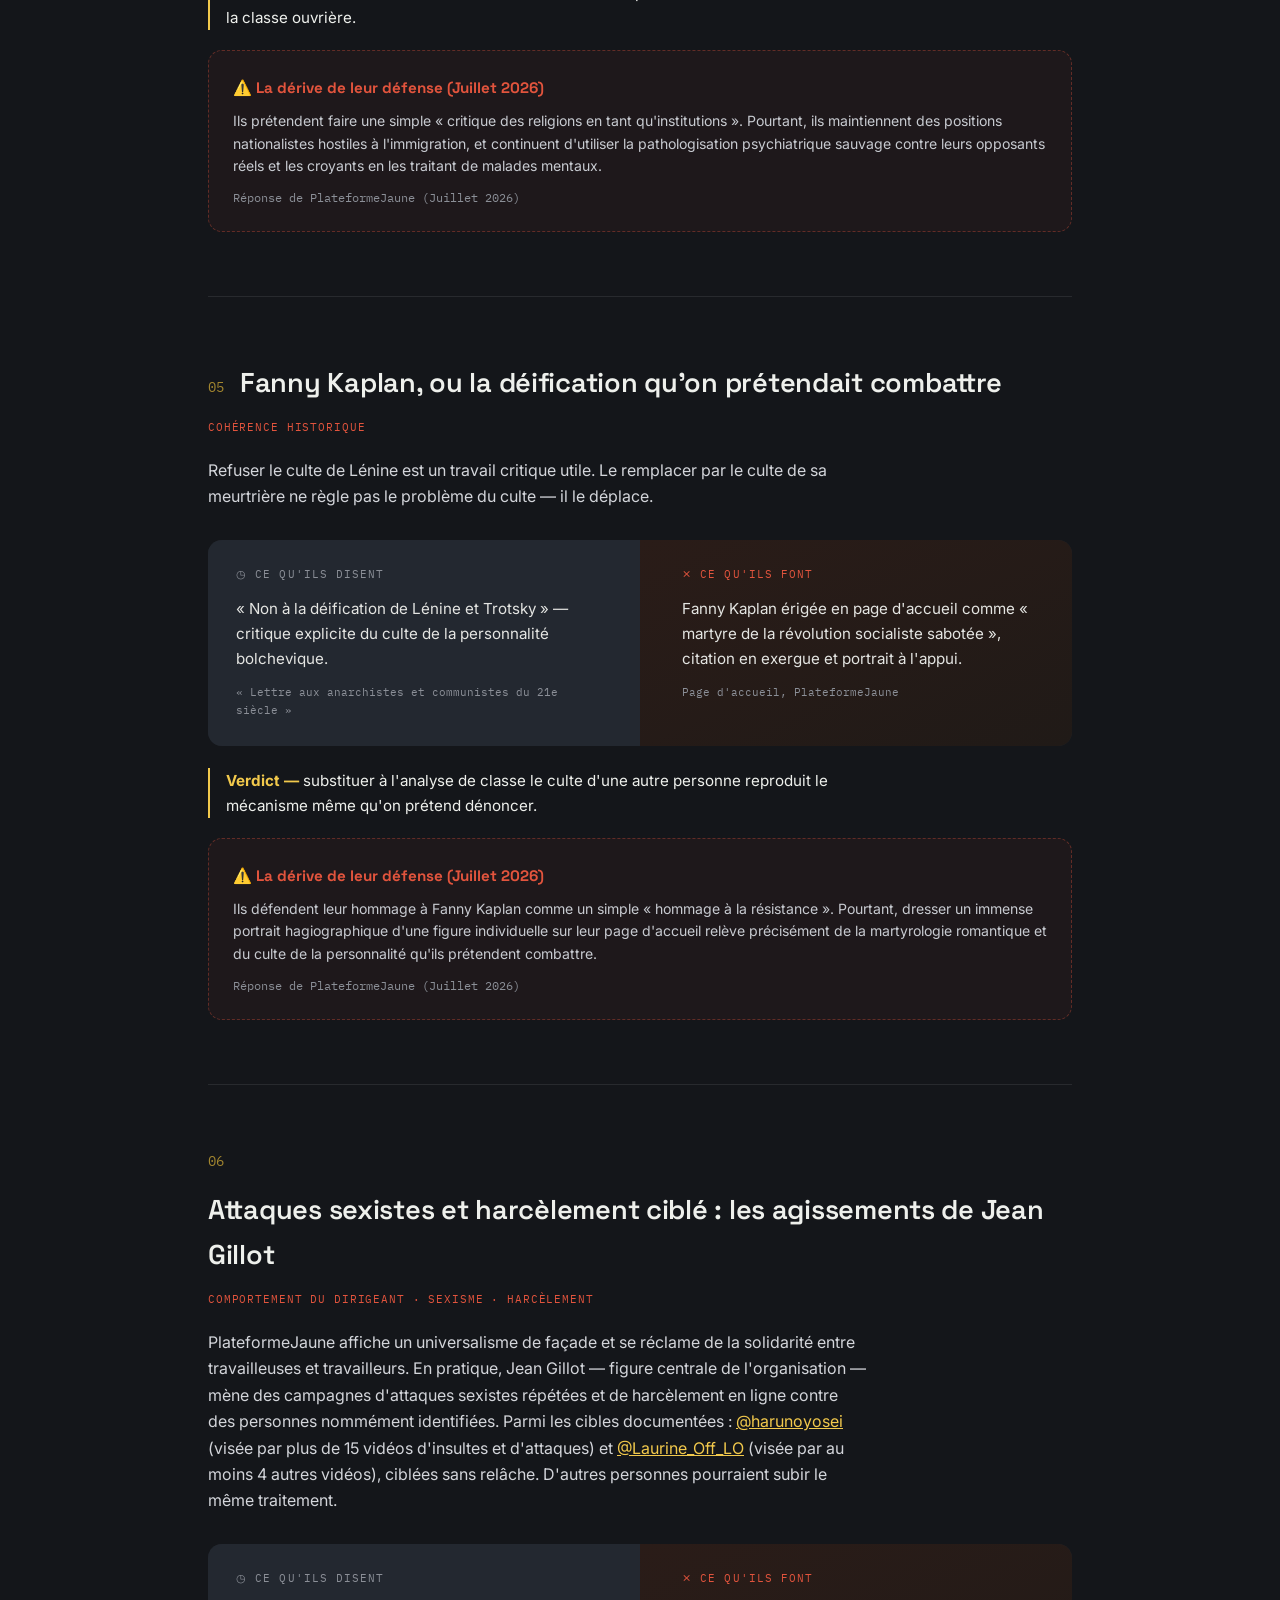
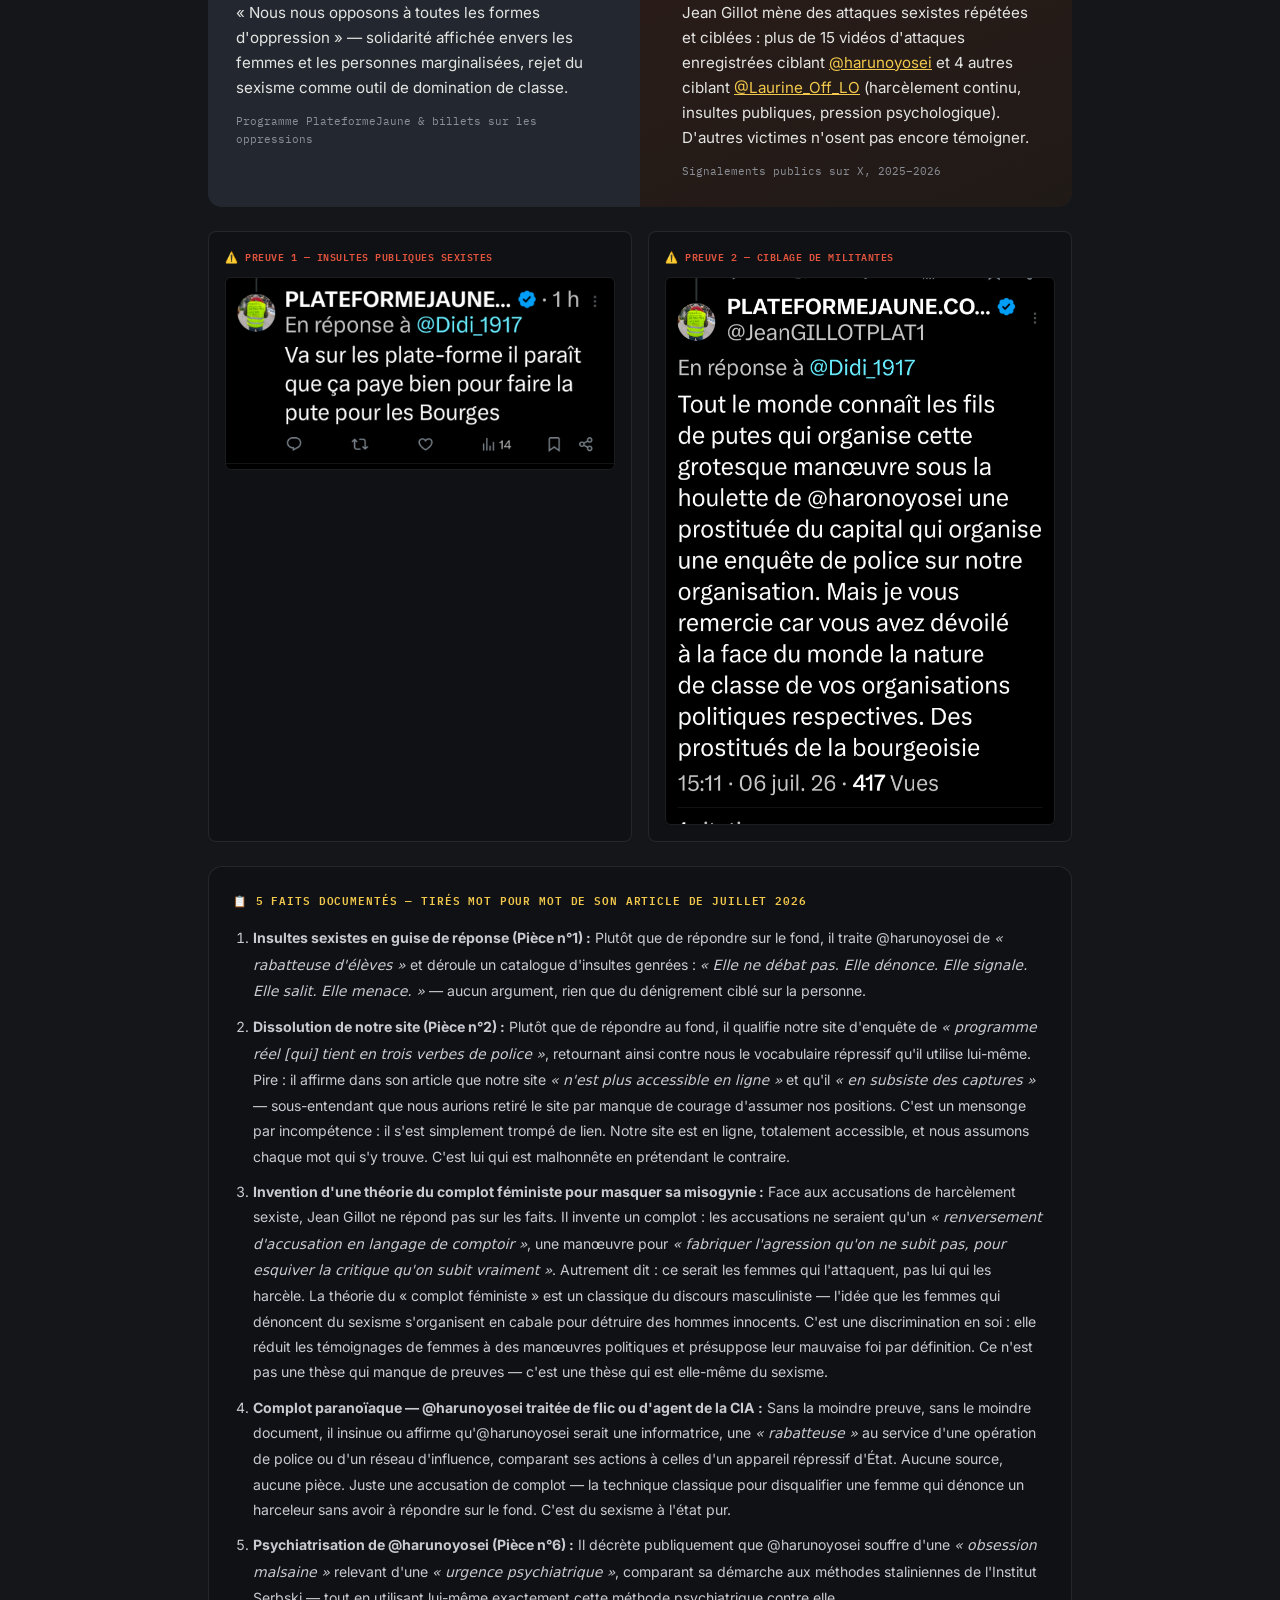
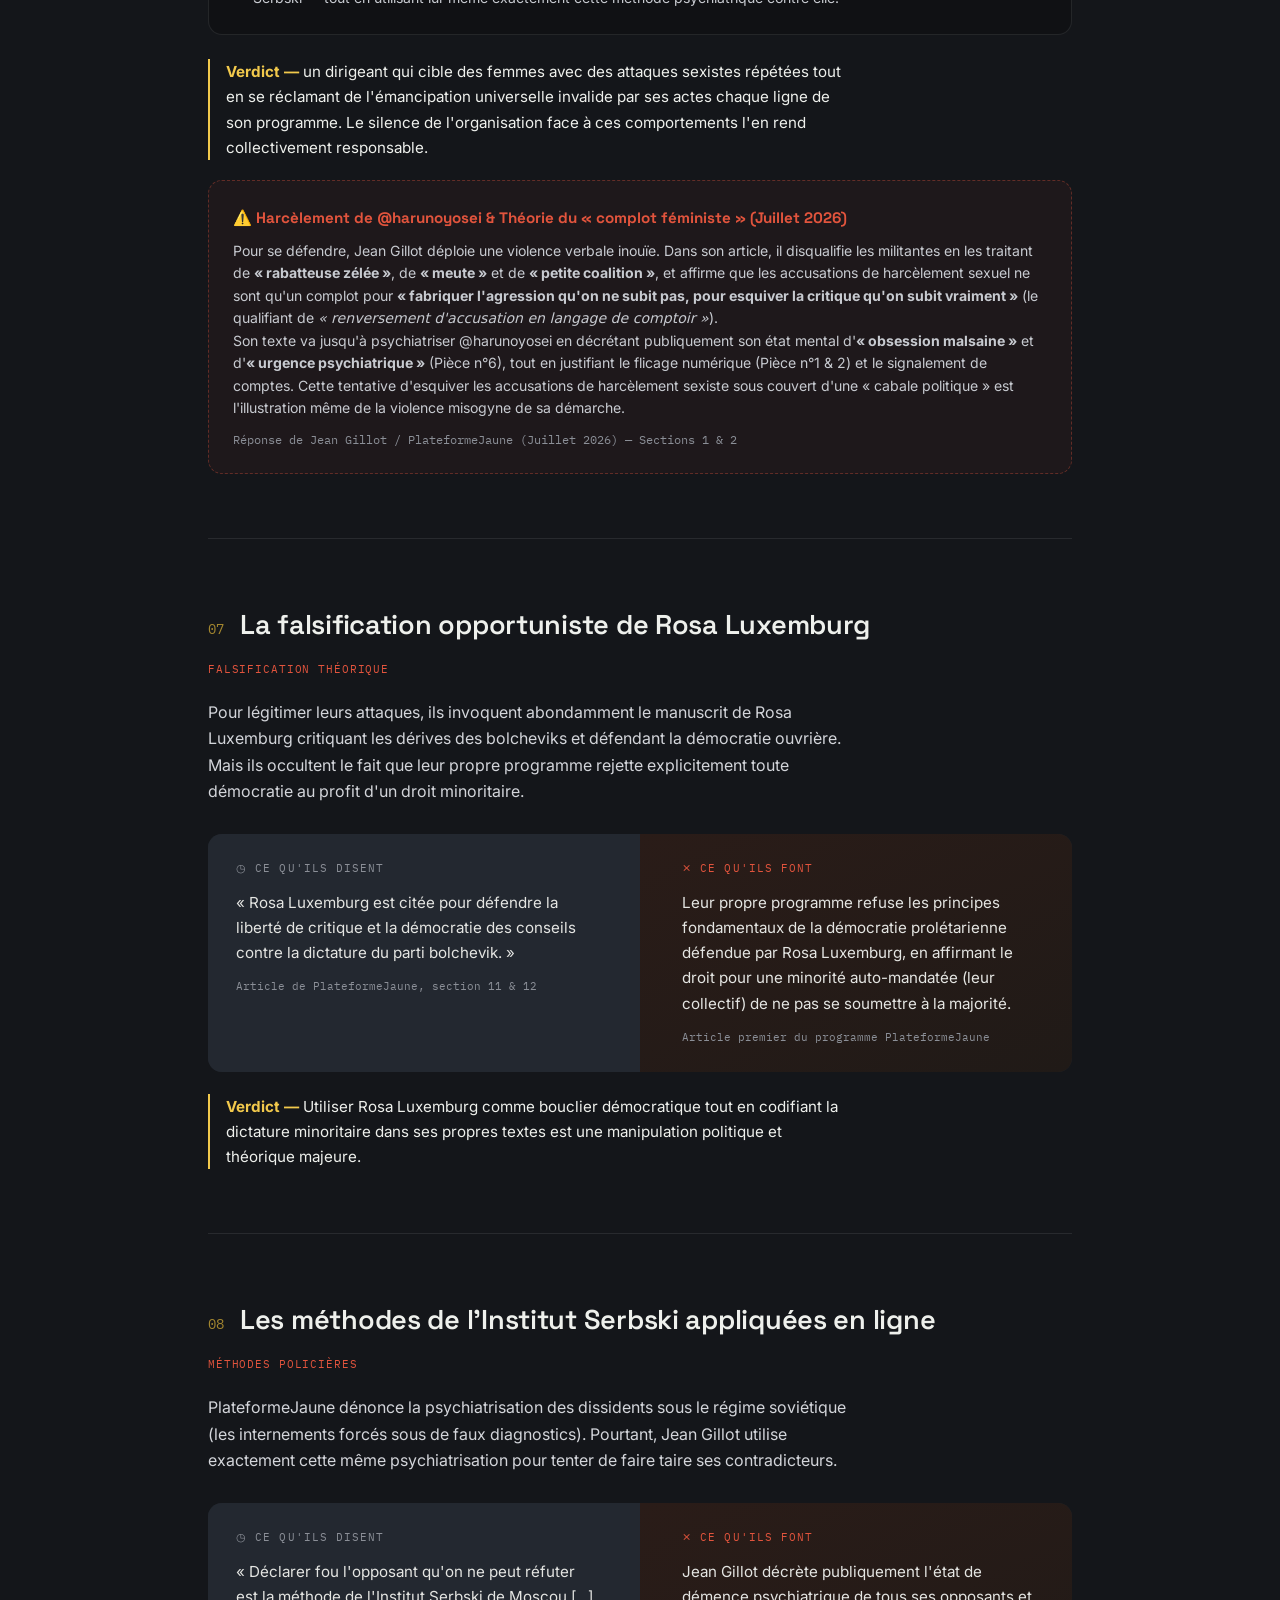
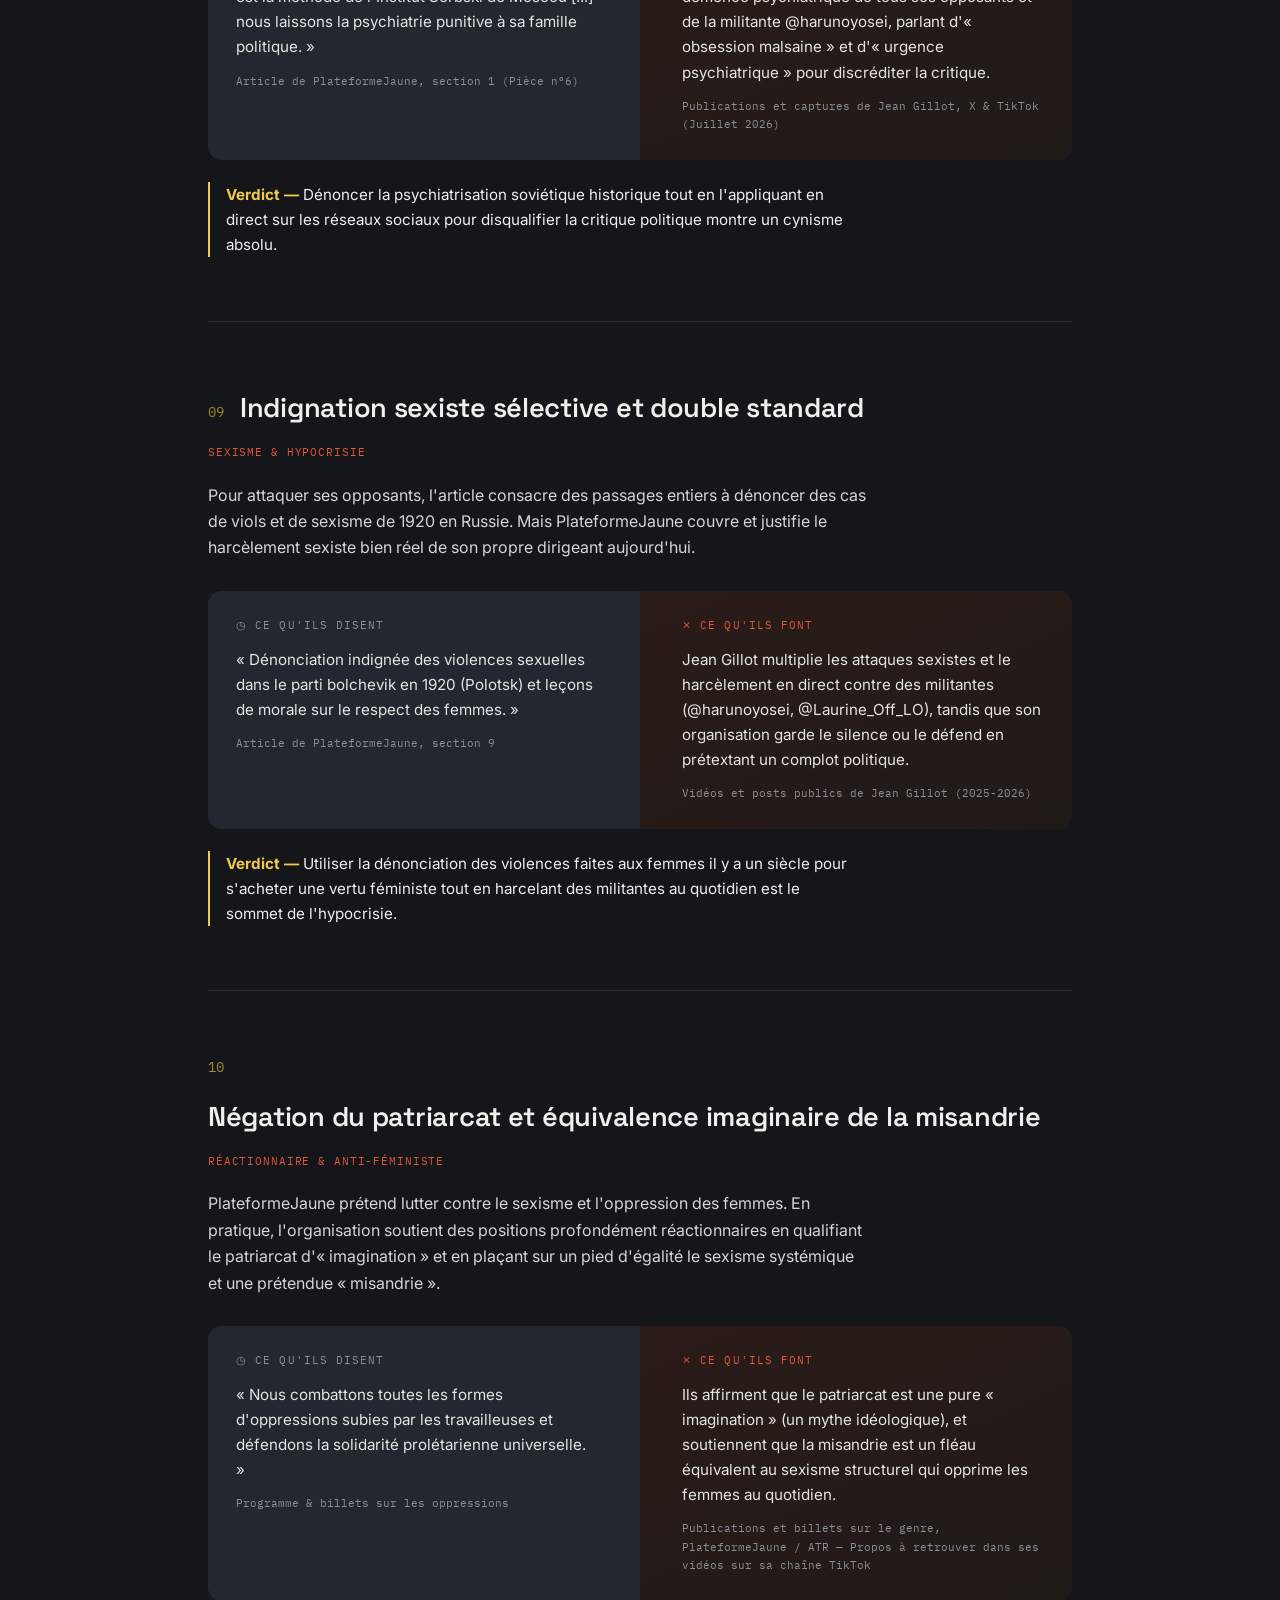
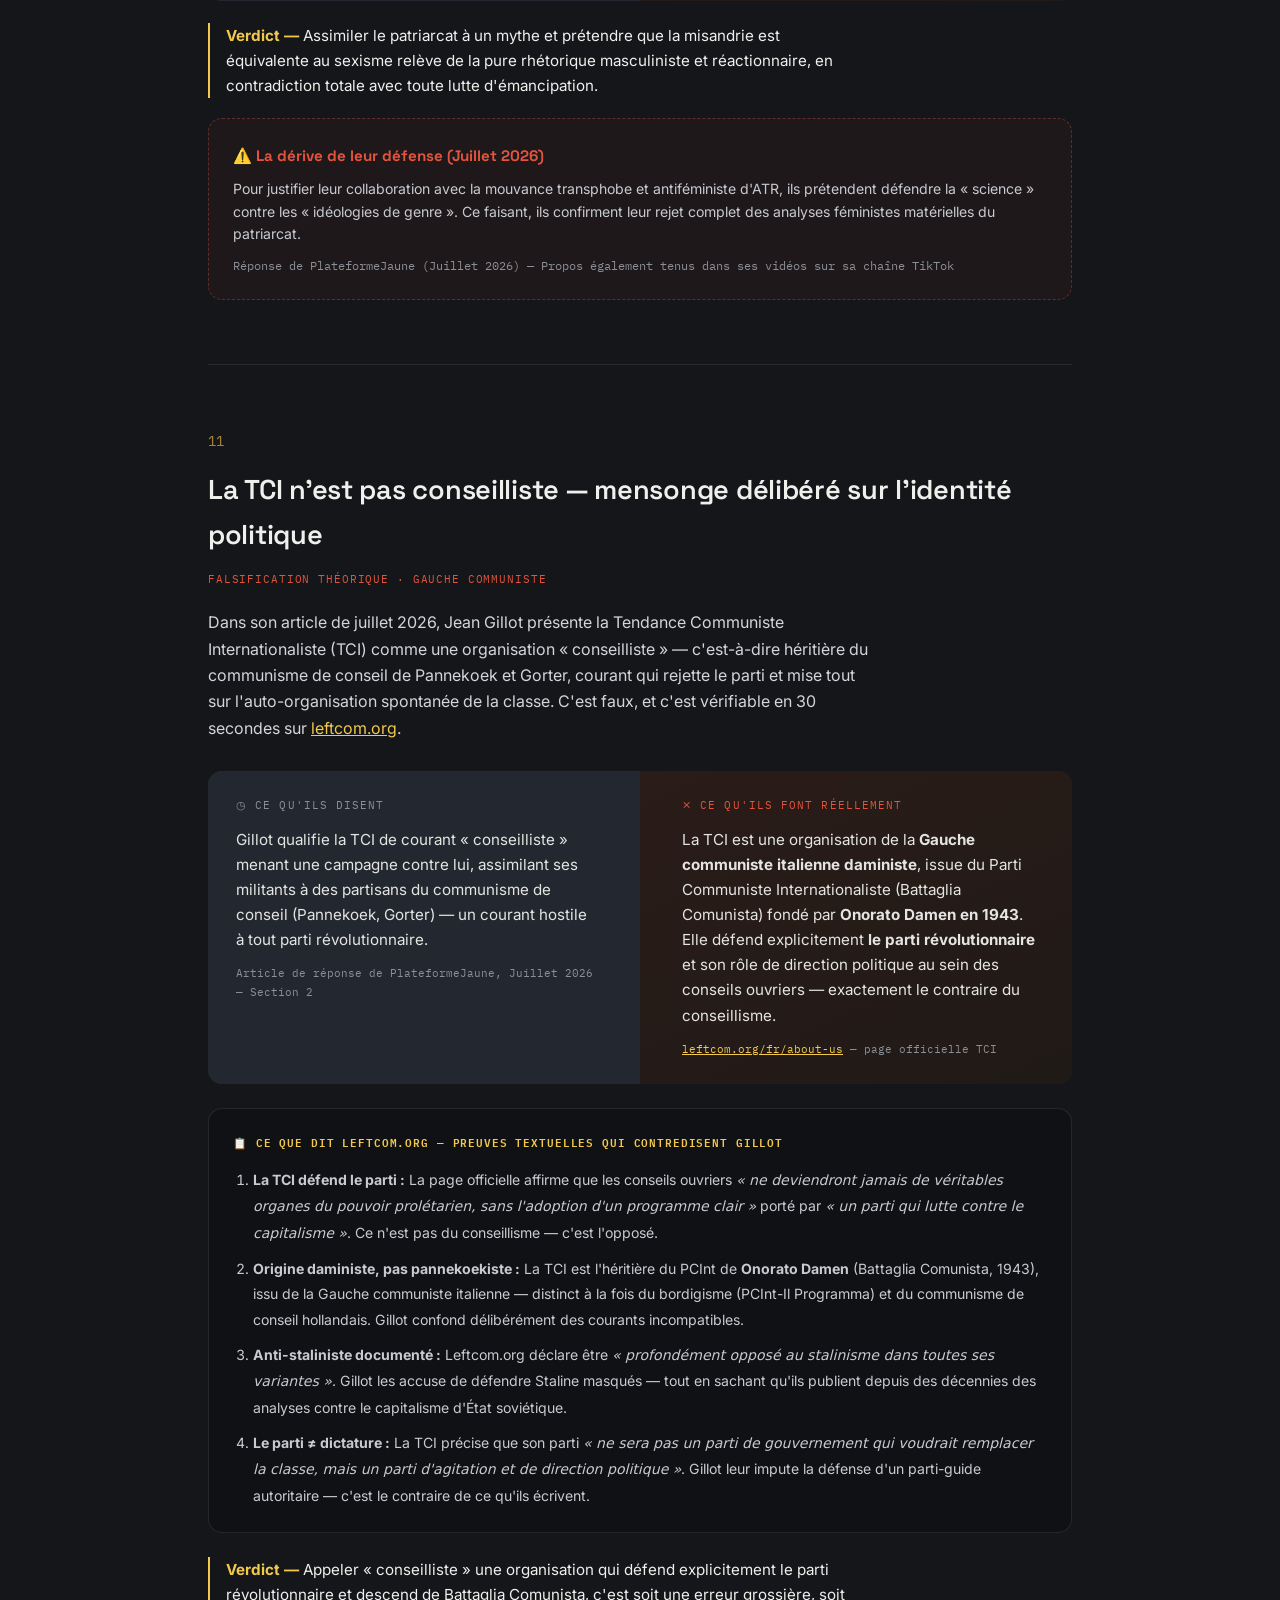
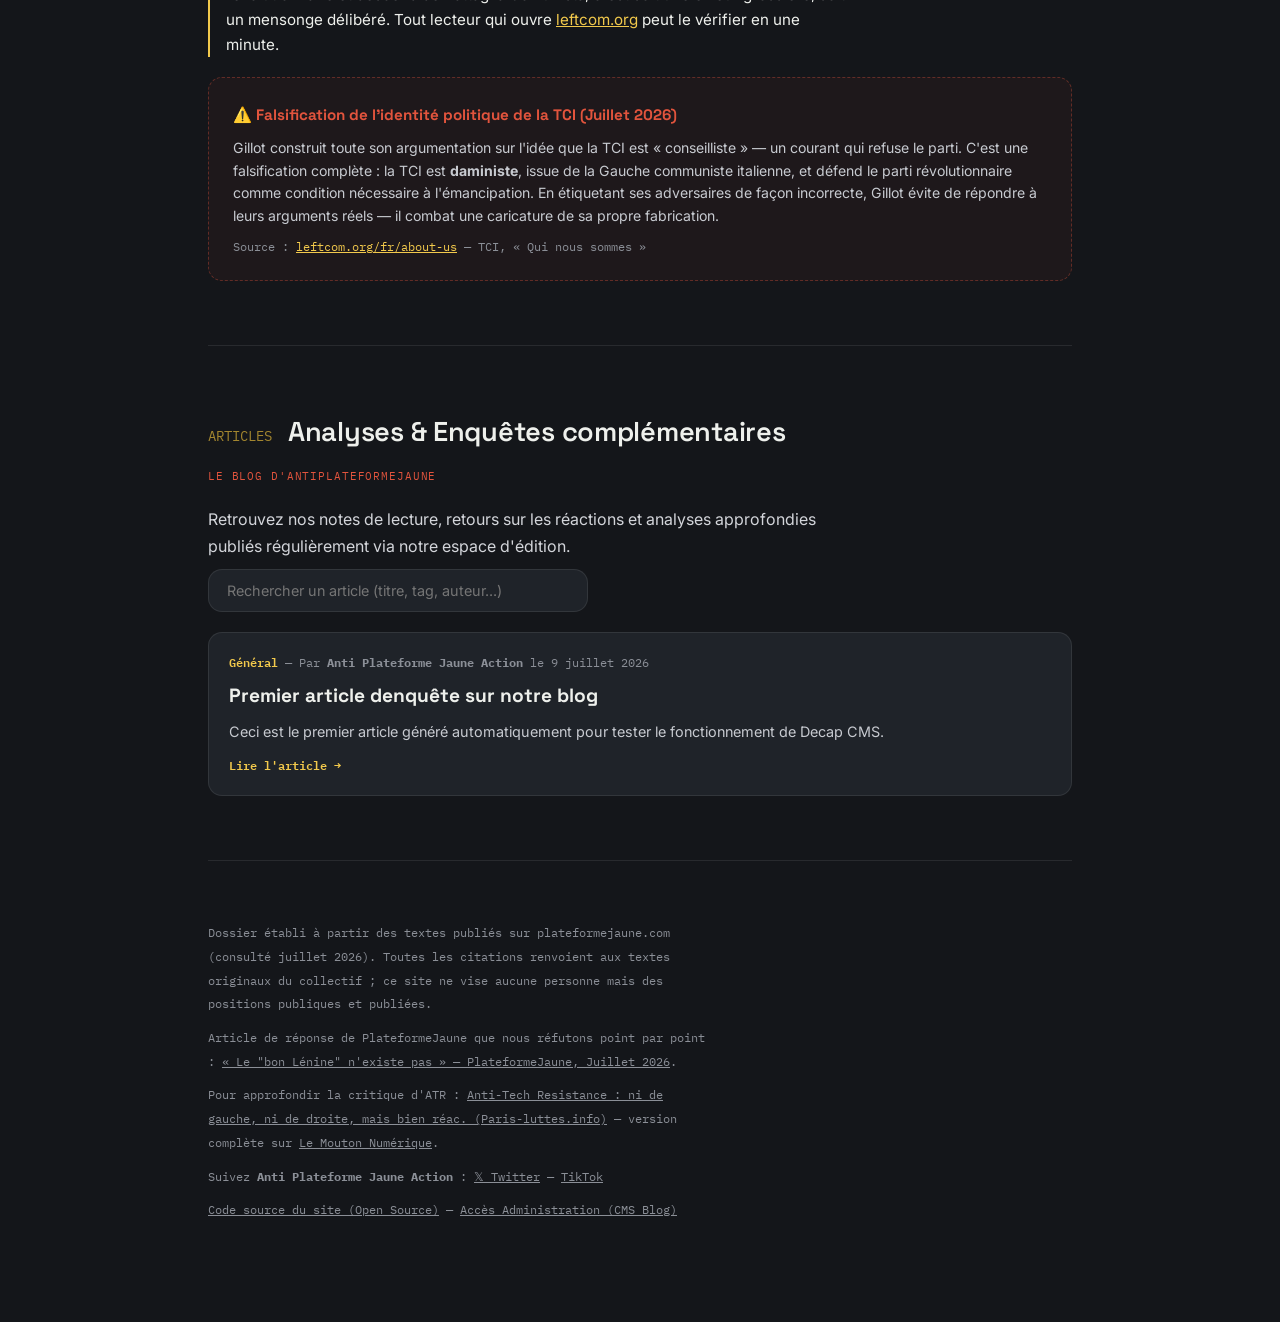
==== commit 270298cf: "Point 06 : rubrique harunoyosei — harcèlement, complot féministe, faits documentés ; Point 11 : fals" ====
--- a/index.html
+++ b/index.html
@@ -12,6 +12,7 @@
 <meta name="mobile-web-app-capable" content="yes">
 <meta name="apple-mobile-web-app-capable" content="yes">
 <meta name="apple-mobile-web-app-title" content="Antiplateformejaune">
+<meta name="google-site-verification" content="DRm08gva6mOZqkygiTqKu9IQBFqZJ3HG-kwGPXBH12E" />
 <!-- Widget Netlify Identity pour gérer les connexions du CMS -->
 <script src="https://identity.netlify.com/v1/netlify-identity-widget.js"></script>
 </head>
@@ -28,9 +29,14 @@
       <li><a href="#p1">Secte</a></li>
       <li><a href="#p2">ATR</a></li>
       <li><a href="#p3">Démocratie</a></li>
-      <li><a href="#p4">Immigration/Religion</a></li>
+      <li><a href="#p4">Immigration</a></li>
       <li><a href="#p5">Kaplan</a></li>
       <li><a href="#p6">Harcèlement</a></li>
+      <li><a href="#p7">Luxemburg</a></li>
+      <li><a href="#p8">Psychiatrisation</a></li>
+      <li><a href="#p9">Double standard</a></li>
+      <li><a href="#p10">Patriarcat</a></li>
+      <li><a href="#p11">TCI</a></li>
       <li><a href="#blog-section">Blog</a></li>
       <li><a href="/admin/">Admin</a></li>
       <li><a href="reseaux.html">Réseaux</a></li>
@@ -51,6 +57,11 @@
     <a href="#p4" class="drawer-link">04 — Immigration &amp; Religion</a>
     <a href="#p5" class="drawer-link">05 — Kaplan</a>
     <a href="#p6" class="drawer-link">06 — Harcèlement</a>
+    <a href="#p7" class="drawer-link">07 — Luxemburg</a>
+    <a href="#p8" class="drawer-link">08 — Psychiatrisation</a>
+    <a href="#p9" class="drawer-link">09 — Double standard</a>
+    <a href="#p10" class="drawer-link">10 — Patriarcat &amp; Misandrie</a>
+    <a href="#p11" class="drawer-link">11 — TCI : Fausse étiquette conseilliste</a>
     <a href="#blog-section" class="drawer-link">Blog</a>
     <a href="/admin/" class="drawer-link">Admin</a>
     <a href="reseaux.html" class="drawer-link">Réseaux sociaux</a>
@@ -66,11 +77,11 @@
     <img class="hero-img" src="hero.png" alt="PlateformeJaune — L'Opposition Ouvrière en flammes">
     <div class="hero-text">
       <h1>Ce que PlateformeJaune <em>dit</em>.<br>Ce que PlateformeJaune <em>fait</em>.</h1>
-      <p class="lede">Six lignes de faille entre le discours affiché de PlateformeJaune.com et ses propres textes publiés — programme, billets, réponses aux critiques.</p>
+      <p class="lede">Onze lignes de faille entre le discours de PlateformeJaune.com, ses propres publications, et sa tentative ratée de défense de juillet 2026.</p>
       <div class="stat-strip">
-        <span>6 <strong>contradictions documentées</strong></span>
+        <span>11 <strong>contradictions documentées</strong></span>
         <span>Sources <strong>100% publiques</strong></span>
-        <span>Aucune attaque <strong>personnelle</strong></span>
+        <span>Réponse à leur <strong>diatribe</strong></span>
       </div>
     </div>
   </header>
@@ -112,6 +123,11 @@
       </div>
     </div>
     <p class="verdict-line"><strong>Verdict —</strong> se dire au-dessus des chapelles en produisant soi-même un catéchisme fermé n'est pas dépasser le sectarisme : c'en est une variante de plus, sans étiquette.</p>
+    <div class="rebound-card">
+      <div class="rebound-title">⚠️ La dérive de leur défense (Juillet 2026)</div>
+      <p>Pour se défendre, PlateformeJaune affirme que leur programme est « ouvert à la discussion ». Mais en pratique, leur dirigeant Jean Gillot répond à tout désaccord par des insultes publiques, le cyberharcèlement et des demandes de bannissement administratif sur les réseaux sociaux. La « discussion » s'arrête là où commence la critique.</p>
+      <cite>Réponse de PlateformeJaune (Juillet 2026)</cite>
+    </div>
   </section>
 
   <!-- 02 -->
@@ -134,6 +150,11 @@
       </div>
     </div>
     <p class="verdict-line"><strong>Verdict —</strong> soutenir activement un groupe réactionnaire, transphobe et adepte d'actions individuelles violentes démontre que PlateformeJaune sacrifie les bases fondamentales de la solidarité de classe au profit d'un confusionnisme délétère.</p>
+    <div class="rebound-card">
+      <div class="rebound-title">⚠️ La dérive de leur défense (Juillet 2026)</div>
+      <p>Ils dénoncent un « procès par association » concernant leur soutien au groupe transphobe ATR. Pourtant, dans le même article, ils associent de manière grotesque tous les militants « leftcom » contemporains à Staline et au régime de Pyongyang (allant jusqu'à les accuser d'être liés au trafic de drogue nord-coréen). Un double standard flagrant.</p>
+      <cite>Réponse de PlateformeJaune (Juillet 2026)</cite>
+    </div>
   </section>
 
   <!-- 03 -->
@@ -156,6 +177,11 @@
       </div>
     </div>
     <p class="verdict-line"><strong>Verdict —</strong> cette formulation rouvre exactement la porte que le programme prétend fermer ailleurs : celle du groupuscule auto-mandaté pour décider à la place du nombre.</p>
+    <div class="rebound-card">
+      <div class="rebound-title">⚠️ La dérive de leur défense (Juillet 2026)</div>
+      <p>Ils qualifient le « substitutionnisme » (le parti agissant au nom de la classe) d'autoritarisme digne de Staline. Pourtant, ils écrivent dans leur propre programme qu'une minorité (la leur) est en droit de s'imposer contre la majorité numérique. Ils défendent exactement ce qu'ils dénoncent chez les autres.</p>
+      <cite>Réponse de PlateformeJaune (Juillet 2026)</cite>
+    </div>
   </section>
 
   <!-- 04 -->
@@ -178,6 +204,11 @@
       </div>
     </div>
     <p class="verdict-line"><strong>Verdict —</strong> Derrière des mots d'ordre révolutionnaires se cache une dérive réactionnaire hostile à l'immigration. Traiter les opposants politiques et les croyants de « malades mentaux » relève d'un validisme crasse utilisé pour censurer la diversité de la classe ouvrière.</p>
+    <div class="rebound-card">
+      <div class="rebound-title">⚠️ La dérive de leur défense (Juillet 2026)</div>
+      <p>Ils prétendent faire une simple « critique des religions en tant qu'institutions ». Pourtant, ils maintiennent des positions nationalistes hostiles à l'immigration, et continuent d'utiliser la pathologisation psychiatrique sauvage contre leurs opposants réels et les croyants en les traitant de malades mentaux.</p>
+      <cite>Réponse de PlateformeJaune (Juillet 2026)</cite>
+    </div>
   </section>
 
   <!-- 05 -->
@@ -200,6 +231,11 @@
       </div>
     </div>
     <p class="verdict-line"><strong>Verdict —</strong> substituer à l'analyse de classe le culte d'une autre personne reproduit le mécanisme même qu'on prétend dénoncer.</p>
+    <div class="rebound-card">
+      <div class="rebound-title">⚠️ La dérive de leur défense (Juillet 2026)</div>
+      <p>Ils défendent leur hommage à Fanny Kaplan comme un simple « hommage à la résistance ». Pourtant, dresser un immense portrait hagiographique d'une figure individuelle sur leur page d'accueil relève précisément de la martyrologie romantique et du culte de la personnalité qu'ils prétendent combattre.</p>
+      <cite>Réponse de PlateformeJaune (Juillet 2026)</cite>
+    </div>
   </section>
 
   <!-- 06 -->
@@ -234,10 +270,161 @@
       </div>
     </div>
 
+    <!-- FAITS DOCUMENTÉS TIRÉS DE SON PROPRE ARTICLE -->
+    <div style="margin: 24px 0; background: rgba(0,0,0,0.2); border: 1px solid var(--hair); border-radius: var(--radius); padding: clamp(16px, 3vw, 24px);">
+      <div style="font-family: 'IBM Plex Mono', monospace; font-size: 0.68rem; color: var(--warn); text-transform: uppercase; letter-spacing: 0.08em; margin-bottom: 16px; font-weight: 600;">📋 5 faits documentés — tirés mot pour mot de son article de juillet 2026</div>
+      <ol style="padding-left: 20px; color: #c7cad0; font-size: 0.88rem; line-height: 1.8; display: flex; flex-direction: column; gap: 10px;">
+        <li><strong>Insultes sexistes en guise de réponse (Pièce n°1) :</strong> Plutôt que de répondre sur le fond, il traite @harunoyosei de <em>« rabatteuse d'élèves »</em> et déroule un catalogue d'insultes genrées : <em>« Elle ne débat pas. Elle dénonce. Elle signale. Elle salit. Elle menace. »</em> — aucun argument, rien que du dénigrement ciblé sur la personne.</li>
+        <li><strong>Dissolution de notre site (Pièce n°2) :</strong> Plutôt que de répondre au fond, il qualifie notre site d'enquête de <em>« programme réel [qui] tient en trois verbes de police »</em>, retournant ainsi contre nous le vocabulaire répressif qu'il utilise lui-même. Pire : il affirme dans son article que notre site <em>« n'est plus accessible en ligne »</em> et qu'il <em>« en subsiste des captures »</em> — sous-entendant que nous aurions retiré le site par manque de courage d'assumer nos positions. C'est un mensonge par incompétence : il s'est simplement trompé de lien. Notre site est en ligne, totalement accessible, et nous assumons chaque mot qui s'y trouve. C'est lui qui est malhonnête en prétendant le contraire.</li>
+        <li><strong>Invention d'une théorie du complot féministe pour masquer sa misogynie :</strong> Face aux accusations de harcèlement sexiste, Jean Gillot ne répond pas sur les faits. Il invente un complot : les accusations ne seraient qu'un <em>« renversement d'accusation en langage de comptoir »</em>, une manœuvre pour <em>« fabriquer l'agression qu'on ne subit pas, pour esquiver la critique qu'on subit vraiment »</em>. Autrement dit : ce serait les femmes qui l'attaquent, pas lui qui les harcèle. La théorie du « complot féministe » est un classique du discours masculiniste — l'idée que les femmes qui dénoncent du sexisme s'organisent en cabale pour détruire des hommes innocents. C'est une discrimination en soi : elle réduit les témoignages de femmes à des manœuvres politiques et présuppose leur mauvaise foi par définition. Ce n'est pas une thèse qui manque de preuves — c'est une thèse qui est elle-même du sexisme.</li>
+        <li><strong>Complot paranoïaque — @harunoyosei traitée de flic ou d'agent de la CIA :</strong> Sans la moindre preuve, sans le moindre document, il insinue ou affirme qu'@harunoyosei serait une informatrice, une <em>« rabatteuse »</em> au service d'une opération de police ou d'un réseau d'influence, comparant ses actions à celles d'un appareil répressif d'État. Aucune source, aucune pièce. Juste une accusation de complot — la technique classique pour disqualifier une femme qui dénonce un harceleur sans avoir à répondre sur le fond. C'est du sexisme à l'état pur.</li>
+        <li><strong>Psychiatrisation de @harunoyosei (Pièce n°6) :</strong> Il décrète publiquement que @harunoyosei souffre d'une <em>« obsession malsaine »</em> relevant d'une <em>« urgence psychiatrique »</em>, comparant sa démarche aux méthodes staliniennes de l'Institut Serbski — tout en utilisant lui-même exactement cette méthode psychiatrique contre elle.</li>
+
+
+      </ol>
+    </div>
+
     <p class="verdict-line"><strong>Verdict —</strong> un dirigeant qui cible des femmes avec des attaques sexistes répétées tout en se réclamant de l'émancipation universelle invalide par ses actes chaque ligne de son programme. Le silence de l'organisation face à ces comportements l'en rend collectivement responsable.</p>
+    <div class="rebound-card">
+      <div class="rebound-title">⚠️ Harcèlement de @harunoyosei &amp; Théorie du « complot féministe » (Juillet 2026)</div>
+      <p>Pour se défendre, Jean Gillot déploie une violence verbale inouïe. Dans son article, il disqualifie les militantes en les traitant de <strong>« rabatteuse zélée »</strong>, de <strong>« meute »</strong> et de <strong>« petite coalition »</strong>, et affirme que les accusations de harcèlement sexuel ne sont qu'un complot pour <strong>« fabriquer l'agression qu'on ne subit pas, pour esquiver la critique qu'on subit vraiment »</strong> (le qualifiant de <em>« renversement d'accusation en langage de comptoir »</em>).</p>
+      <p>Son texte va jusqu'à psychiatriser @harunoyosei en décrétant publiquement son état mental d'<strong>« obsession malsaine »</strong> et d'<strong>« urgence psychiatrique »</strong> (Pièce n°6), tout en justifiant le flicage numérique (Pièce n°1 &amp; 2) et le signalement de comptes. Cette tentative d'esquiver les accusations de harcèlement sexiste sous couvert d'une « cabale politique » est l'illustration même de la violence misogyne de sa démarche.</p>
+      <cite>Réponse de Jean Gillot / PlateformeJaune (Juillet 2026) — Sections 1 &amp; 2</cite>
+    </div>
+  </section>
+
+  <!-- 07 -->
+  <section class="piece" id="p7">
+    <div class="piece-head"><span class="piece-num">07</span><h2>La falsification opportuniste de Rosa Luxemburg</h2></div>
+    <span class="tag">Falsification théorique</span>
+    <p class="body-text">Pour légitimer leurs attaques, ils invoquent abondamment le manuscrit de Rosa Luxemburg critiquant les dérives des bolcheviks et défendant la démocratie ouvrière. Mais ils occultent le fait que leur propre programme rejette explicitement toute démocratie au profit d'un droit minoritaire.</p>
+
+    <div class="fault-card">
+      <svg class="crack" viewBox="0 0 100 100" preserveAspectRatio="none" aria-hidden="true"><path d="M50,0 L46,15 L54,28 L44,42 L52,58 L45,74 L50,100" vector-effect="non-scaling-stroke"/></svg>
+      <div class="fault-side dit">
+        <div class="fault-label">◷ Ce qu'ils disent</div>
+        <p>« Rosa Luxemburg est citée pour défendre la liberté de critique et la démocratie des conseils contre la dictature du parti bolchevik. »</p>
+        <cite>Article de PlateformeJaune, section 11 &amp; 12</cite>
+      </div>
+      <div class="fault-side fait">
+        <div class="fault-label">⨯ Ce qu'ils font</div>
+        <p>Leur propre programme refuse les principes fondamentaux de la démocratie prolétarienne défendue par Rosa Luxemburg, en affirmant le droit pour une minorité auto-mandatée (leur collectif) de ne pas se soumettre à la majorité.</p>
+        <cite>Article premier du programme PlateformeJaune</cite>
+      </div>
+    </div>
+    <p class="verdict-line"><strong>Verdict —</strong> Utiliser Rosa Luxemburg comme bouclier démocratique tout en codifiant la dictature minoritaire dans ses propres textes est une manipulation politique et théorique majeure.</p>
+  </section>
+
+  <!-- 08 -->
+  <section class="piece" id="p8">
+    <div class="piece-head"><span class="piece-num">08</span><h2>Les méthodes de l'Institut Serbski appliquées en ligne</h2></div>
+    <span class="tag">Méthodes policières</span>
+    <p class="body-text">PlateformeJaune dénonce la psychiatrisation des dissidents sous le régime soviétique (les internements forcés sous de faux diagnostics). Pourtant, Jean Gillot utilise exactement cette même psychiatrisation pour tenter de faire taire ses contradicteurs.</p>
+
+    <div class="fault-card">
+      <svg class="crack" viewBox="0 0 100 100" preserveAspectRatio="none" aria-hidden="true"><path d="M50,0 L46,15 L54,28 L44,42 L52,58 L45,74 L50,100" vector-effect="non-scaling-stroke"/></svg>
+      <div class="fault-side dit">
+        <div class="fault-label">◷ Ce qu'ils disent</div>
+        <p>« Déclarer fou l'opposant qu'on ne peut réfuter est la méthode de l'Institut Serbski de Moscou [...] nous laissons la psychiatrie punitive à sa famille politique. »</p>
+        <cite>Article de PlateformeJaune, section 1 (Pièce n°6)</cite>
+      </div>
+      <div class="fault-side fait">
+        <div class="fault-label">⨯ Ce qu'ils font</div>
+        <p>Jean Gillot décrète publiquement l'état de démence psychiatrique de tous ses opposants et de la militante @harunoyosei, parlant d'« obsession malsaine » et d'« urgence psychiatrique » pour discréditer la critique.</p>
+        <cite>Publications et captures de Jean Gillot, X &amp; TikTok (Juillet 2026)</cite>
+      </div>
+    </div>
+    <p class="verdict-line"><strong>Verdict —</strong> Dénoncer la psychiatrisation soviétique historique tout en l'appliquant en direct sur les réseaux sociaux pour disqualifier la critique politique montre un cynisme absolu.</p>
+  </section>
+
+  <!-- 09 -->
+  <section class="piece" id="p9">
+    <div class="piece-head"><span class="piece-num">09</span><h2>Indignation sexiste sélective et double standard</h2></div>
+    <span class="tag">Sexisme &amp; Hypocrisie</span>
+    <p class="body-text">Pour attaquer ses opposants, l'article consacre des passages entiers à dénoncer des cas de viols et de sexisme de 1920 en Russie. Mais PlateformeJaune couvre et justifie le harcèlement sexiste bien réel de son propre dirigeant aujourd'hui.</p>
+
+    <div class="fault-card">
+      <svg class="crack" viewBox="0 0 100 100" preserveAspectRatio="none" aria-hidden="true"><path d="M50,0 L46,15 L54,28 L44,42 L52,58 L45,74 L50,100" vector-effect="non-scaling-stroke"/></svg>
+      <div class="fault-side dit">
+        <div class="fault-label">◷ Ce qu'ils disent</div>
+        <p>« Dénonciation indignée des violences sexuelles dans le parti bolchevik en 1920 (Polotsk) et leçons de morale sur le respect des femmes. »</p>
+        <cite>Article de PlateformeJaune, section 9</cite>
+      </div>
+      <div class="fault-side fait">
+        <div class="fault-label">⨯ Ce qu'ils font</div>
+        <p>Jean Gillot multiplie les attaques sexistes et le harcèlement en direct contre des militantes (@harunoyosei, @Laurine_Off_LO), tandis que son organisation garde le silence ou le défend en prétextant un complot politique.</p>
+        <cite>Vidéos et posts publics de Jean Gillot (2025-2026)</cite>
+      </div>
+    </div>
+    <p class="verdict-line"><strong>Verdict —</strong> Utiliser la dénonciation des violences faites aux femmes il y a un siècle pour s'acheter une vertu féministe tout en harcelant des militantes au quotidien est le sommet de l'hypocrisie.</p>
+  </section>
+
+  <!-- 10 -->
+  <section class="piece" id="p10">
+    <div class="piece-head"><span class="piece-num">10</span><h2>Négation du patriarcat et équivalence imaginaire de la misandrie</h2></div>
+    <span class="tag">Réactionnaire &amp; Anti-féministe</span>
+    <p class="body-text">PlateformeJaune prétend lutter contre le sexisme et l'oppression des femmes. En pratique, l'organisation soutient des positions profondément réactionnaires en qualifiant le patriarcat d'« imagination » et en plaçant sur un pied d'égalité le sexisme systémique et une prétendue « misandrie ».</p>
+
+    <div class="fault-card">
+      <svg class="crack" viewBox="0 0 100 100" preserveAspectRatio="none" aria-hidden="true"><path d="M50,0 L46,15 L54,28 L44,42 L52,58 L45,74 L50,100" vector-effect="non-scaling-stroke"/></svg>
+      <div class="fault-side dit">
+        <div class="fault-label">◷ Ce qu'ils disent</div>
+        <p>« Nous combattons toutes les formes d'oppressions subies par les travailleuses et défendons la solidarité prolétarienne universelle. »</p>
+        <cite>Programme &amp; billets sur les oppressions</cite>
+      </div>
+      <div class="fault-side fait">
+        <div class="fault-label">⨯ Ce qu'ils font</div>
+        <p>Ils affirment que le patriarcat est une pure « imagination » (un mythe idéologique), et soutiennent que la misandrie est un fléau équivalent au sexisme structurel qui opprime les femmes au quotidien.</p>
+        <cite>Publications et billets sur le genre, PlateformeJaune / ATR — Propos à retrouver dans ses vidéos sur sa chaîne TikTok</cite>
+      </div>
+    </div>
+    <p class="verdict-line"><strong>Verdict —</strong> Assimiler le patriarcat à un mythe et prétendre que la misandrie est équivalente au sexisme relève de la pure rhétorique masculiniste et réactionnaire, en contradiction totale avec toute lutte d'émancipation.</p>
+    <div class="rebound-card">
+      <div class="rebound-title">⚠️ La dérive de leur défense (Juillet 2026)</div>
+      <p>Pour justifier leur collaboration avec la mouvance transphobe et antiféministe d'ATR, ils prétendent défendre la « science » contre les « idéologies de genre ». Ce faisant, ils confirment leur rejet complet des analyses féministes matérielles du patriarcat.</p>
+      <cite>Réponse de PlateformeJaune (Juillet 2026) — Propos également tenus dans ses vidéos sur sa chaîne TikTok</cite>
+    </div>
+  </section>
+  <!-- 11 -->
+  <section class="piece" id="p11">
+    <div class="piece-head"><span class="piece-num">11</span><h2>La TCI n'est pas conseilliste — mensonge délibéré sur l'identité politique</h2></div>
+    <span class="tag">Falsification théorique · Gauche communiste</span>
+    <p class="body-text">Dans son article de juillet 2026, Jean Gillot présente la Tendance Communiste Internationaliste (TCI) comme une organisation « conseilliste » — c'est-à-dire héritière du communisme de conseil de Pannekoek et Gorter, courant qui rejette le parti et mise tout sur l'auto-organisation spontanée de la classe. C'est faux, et c'est vérifiable en 30 secondes sur <a href="https://www.leftcom.org/fr/about-us" target="_blank" rel="noopener">leftcom.org</a>.</p>
+
+    <div class="fault-card">
+      <svg class="crack" viewBox="0 0 100 100" preserveAspectRatio="none" aria-hidden="true"><path d="M50,0 L46,15 L54,28 L44,42 L52,58 L45,74 L50,100" vector-effect="non-scaling-stroke"/></svg>
+      <div class="fault-side dit">
+        <div class="fault-label">◷ Ce qu'ils disent</div>
+        <p>Gillot qualifie la TCI de courant « conseilliste » menant une campagne contre lui, assimilant ses militants à des partisans du communisme de conseil (Pannekoek, Gorter) — un courant hostile à tout parti révolutionnaire.</p>
+        <cite>Article de réponse de PlateformeJaune, Juillet 2026 — Section 2</cite>
+      </div>
+      <div class="fault-side fait">
+        <div class="fault-label">⨯ Ce qu'ils font réellement</div>
+        <p>La TCI est une organisation de la <strong>Gauche communiste italienne daministe</strong>, issue du Parti Communiste Internationaliste (Battaglia Comunista) fondé par <strong>Onorato Damen en 1943</strong>. Elle défend explicitement <strong>le parti révolutionnaire</strong> et son rôle de direction politique au sein des conseils ouvriers — exactement le contraire du conseillisme.</p>
+        <cite><a href="https://www.leftcom.org/fr/about-us" target="_blank" rel="noopener">leftcom.org/fr/about-us</a> — page officielle TCI</cite>
+      </div>
+    </div>
+
+    <div style="margin: 24px 0; background: rgba(0,0,0,0.2); border: 1px solid var(--hair); border-radius: var(--radius); padding: clamp(16px, 3vw, 24px);">
+      <div style="font-family: 'IBM Plex Mono', monospace; font-size: 0.68rem; color: var(--warn); text-transform: uppercase; letter-spacing: 0.08em; margin-bottom: 16px; font-weight: 600;">📋 Ce que dit leftcom.org — preuves textuelles qui contredisent Gillot</div>
+      <ol style="padding-left: 20px; color: #c7cad0; font-size: 0.88rem; line-height: 1.8; display: flex; flex-direction: column; gap: 10px;">
+        <li><strong>La TCI défend le parti :</strong> La page officielle affirme que les conseils ouvriers <em>« ne deviendront jamais de véritables organes du pouvoir prolétarien, sans l'adoption d'un programme clair »</em> porté par <em>« un parti qui lutte contre le capitalisme »</em>. Ce n'est pas du conseillisme — c'est l'opposé.</li>
+        <li><strong>Origine daministe, pas pannekoekiste :</strong> La TCI est l'héritière du PCInt de <strong>Onorato Damen</strong> (Battaglia Comunista, 1943), issu de la Gauche communiste italienne — distinct à la fois du bordigisme (PCInt-Il Programma) et du communisme de conseil hollandais. Gillot confond délibérément des courants incompatibles.</li>
+        <li><strong>Anti-staliniste documenté :</strong> Leftcom.org déclare être <em>« profondément opposé au stalinisme dans toutes ses variantes »</em>. Gillot les accuse de défendre Staline masqués — tout en sachant qu'ils publient depuis des décennies des analyses contre le capitalisme d'État soviétique.</li>
+        <li><strong>Le parti ≠ dictature :</strong> La TCI précise que son parti <em>« ne sera pas un parti de gouvernement qui voudrait remplacer la classe, mais un parti d'agitation et de direction politique »</em>. Gillot leur impute la défense d'un parti-guide autoritaire — c'est le contraire de ce qu'ils écrivent.</li>
+      </ol>
+    </div>
+
+    <p class="verdict-line"><strong>Verdict —</strong> Appeler « conseilliste » une organisation qui défend explicitement le parti révolutionnaire et descend de Battaglia Comunista, c'est soit une erreur grossière, soit un mensonge délibéré. Tout lecteur qui ouvre <a href="https://www.leftcom.org/fr/about-us" target="_blank" rel="noopener">leftcom.org</a> peut le vérifier en une minute.</p>
+    <div class="rebound-card">
+      <div class="rebound-title">⚠️ Falsification de l'identité politique de la TCI (Juillet 2026)</div>
+      <p>Gillot construit toute son argumentation sur l'idée que la TCI est « conseilliste » — un courant qui refuse le parti. C'est une falsification complète : la TCI est <strong>daministe</strong>, issue de la Gauche communiste italienne, et défend le parti révolutionnaire comme condition nécessaire à l'émancipation. En étiquetant ses adversaires de façon incorrecte, Gillot évite de répondre à leurs arguments réels — il combat une caricature de sa propre fabrication.</p>
+      <cite>Source : <a href="https://www.leftcom.org/fr/about-us" target="_blank" rel="noopener">leftcom.org/fr/about-us</a> — TCI, « Qui nous sommes »</cite>
+    </div>
   </section>
 
   <!-- BLOG SECTION -->
+
   <section class="piece" id="blog-section">
     <div class="piece-head"><span class="piece-num">ARTICLES</span><h2>Analyses &amp; Enquêtes complémentaires</h2></div>
     <span class="tag">Le Blog d'Antiplateformejaune</span>
@@ -255,6 +442,7 @@
   <!-- FOOTER -->
   <footer>
     <p>Dossier établi à partir des textes publiés sur plateformejaune.com (consulté juillet 2026). Toutes les citations renvoient aux textes originaux du collectif ; ce site ne vise aucune personne mais des positions publiques et publiées.</p>
+    <p>Article de réponse de PlateformeJaune que nous réfutons point par point : <a href="https://www.plateformejaune.com/post/leftcom-tci-des-staliniens-qui-se-masquent-derri%C3%A8re-une-fa%C3%A7ade-communisme-de-conseil" target="_blank" rel="noopener">« Le "bon Lénine" n'existe pas » — PlateformeJaune, Juillet 2026</a>.</p>
     <p>Pour approfondir la critique d'ATR : <a href="https://paris-luttes.info/atr-ni-de-gauche-ni-de-droite-mais-19730" target="_blank" rel="noopener">Anti-Tech Resistance : ni de gauche, ni de droite, mais bien réac. (Paris-luttes.info)</a> — version complète sur <a href="https://mouton-numerique.org/ni-de-gauche-ni-de-droite-mais-bien-reac" target="_blank" rel="noopener">Le Mouton Numérique</a>.</p>
     <p>
       Suivez <strong>Anti Plateforme Jaune Action</strong> :
--- a/style.css
+++ b/style.css
@@ -281,8 +281,14 @@
   padding: clamp(16px, 3.5vw, 26px) clamp(16px, 3.5vw, 28px);
   position: relative; z-index: 1;
 }
-.fault-side.dit  { background: #232830; }
-.fault-side.fait { background: linear-gradient(155deg, #2a1c18, #201a17); }
+.fault-side.dit  { 
+  background: #232830; 
+  padding-right: clamp(28px, 6vw, 42px); /* Évite la collision avec le tracé de fissure central */
+}
+.fault-side.fait { 
+  background: linear-gradient(155deg, #2a1c18, #201a17); 
+  padding-left: clamp(28px, 6vw, 42px);  /* Évite la collision avec le tracé de fissure central */
+}
 
 .fault-label {
   font-family: 'IBM Plex Mono', monospace;
@@ -328,7 +334,13 @@
 @media (max-width: 600px) {
   .fault-card { grid-template-columns: 1fr; }
   .crack { display: none; }
-  .fault-side.dit  { border-bottom: 2px solid var(--hair); }
+  .fault-side.dit  { 
+    border-bottom: 2px solid var(--hair); 
+    padding-right: clamp(16px, 3.5vw, 28px); 
+  }
+  .fault-side.fait { 
+    padding-left: clamp(16px, 3.5vw, 28px); 
+  }
 }
 
 /* ── Verdict ── */
@@ -547,6 +559,39 @@
   text-decoration: underline;
 }
 
+/* ── Rebound card (réponse à leur défense de juillet 2026) ── */
+.rebound-card {
+  margin-top: 20px;
+  background: rgba(226, 84, 61, 0.05);
+  border: 1px dashed rgba(226, 84, 61, 0.35);
+  border-radius: var(--radius);
+  padding: clamp(16px, 3vw, 24px);
+  position: relative;
+}
+.rebound-title {
+  font-family: 'Space Grotesk', sans-serif;
+  font-size: 0.95rem;
+  font-weight: 700;
+  color: var(--danger);
+  margin-bottom: 10px;
+  display: flex;
+  align-items: center;
+  gap: 8px;
+}
+.rebound-card p {
+  font-size: 0.88rem;
+  color: #c7cad0;
+  line-height: 1.6;
+}
+.rebound-card cite {
+  display: block;
+  margin-top: 10px;
+  font-style: normal;
+  font-family: 'IBM Plex Mono', monospace;
+  font-size: 0.72rem;
+  color: var(--muted);
+}
+
 /* ── Reduced motion ── */
 @media (prefers-reduced-motion: reduce) {
   html { scroll-behavior: auto; }
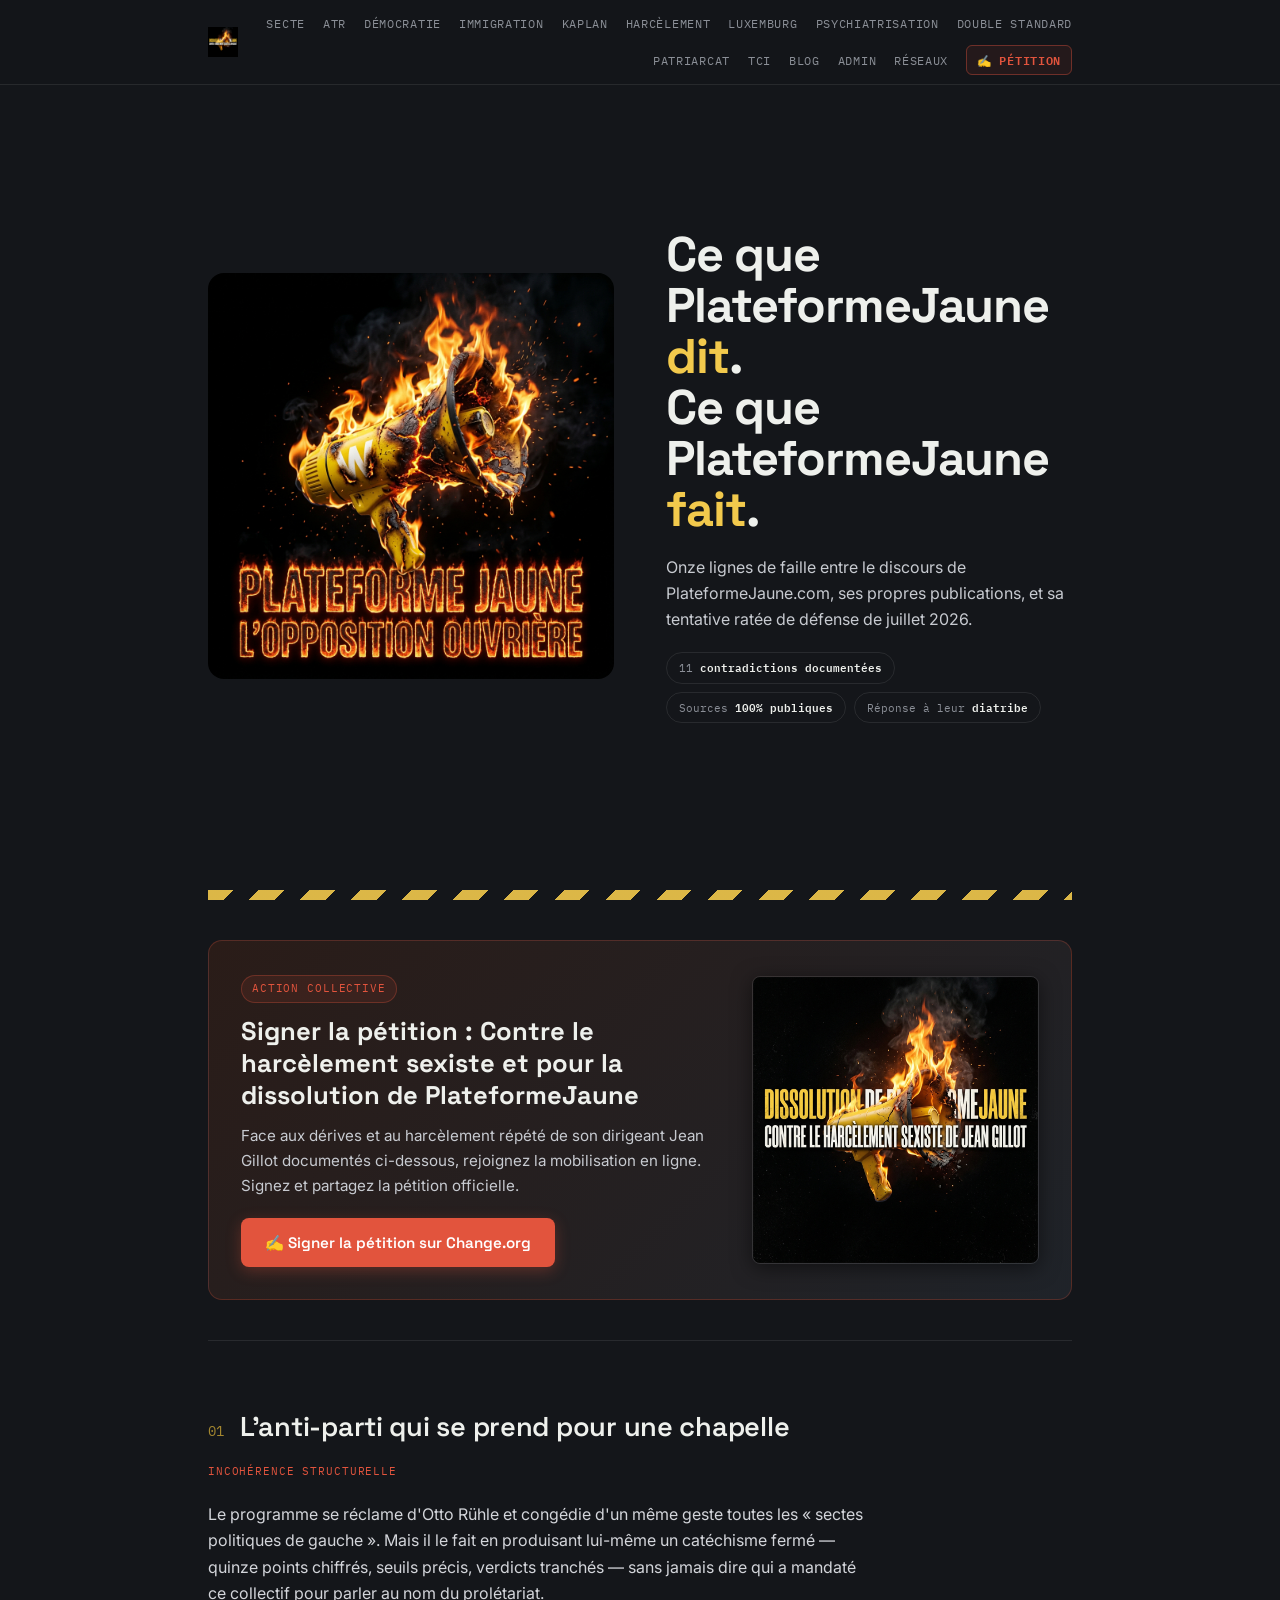
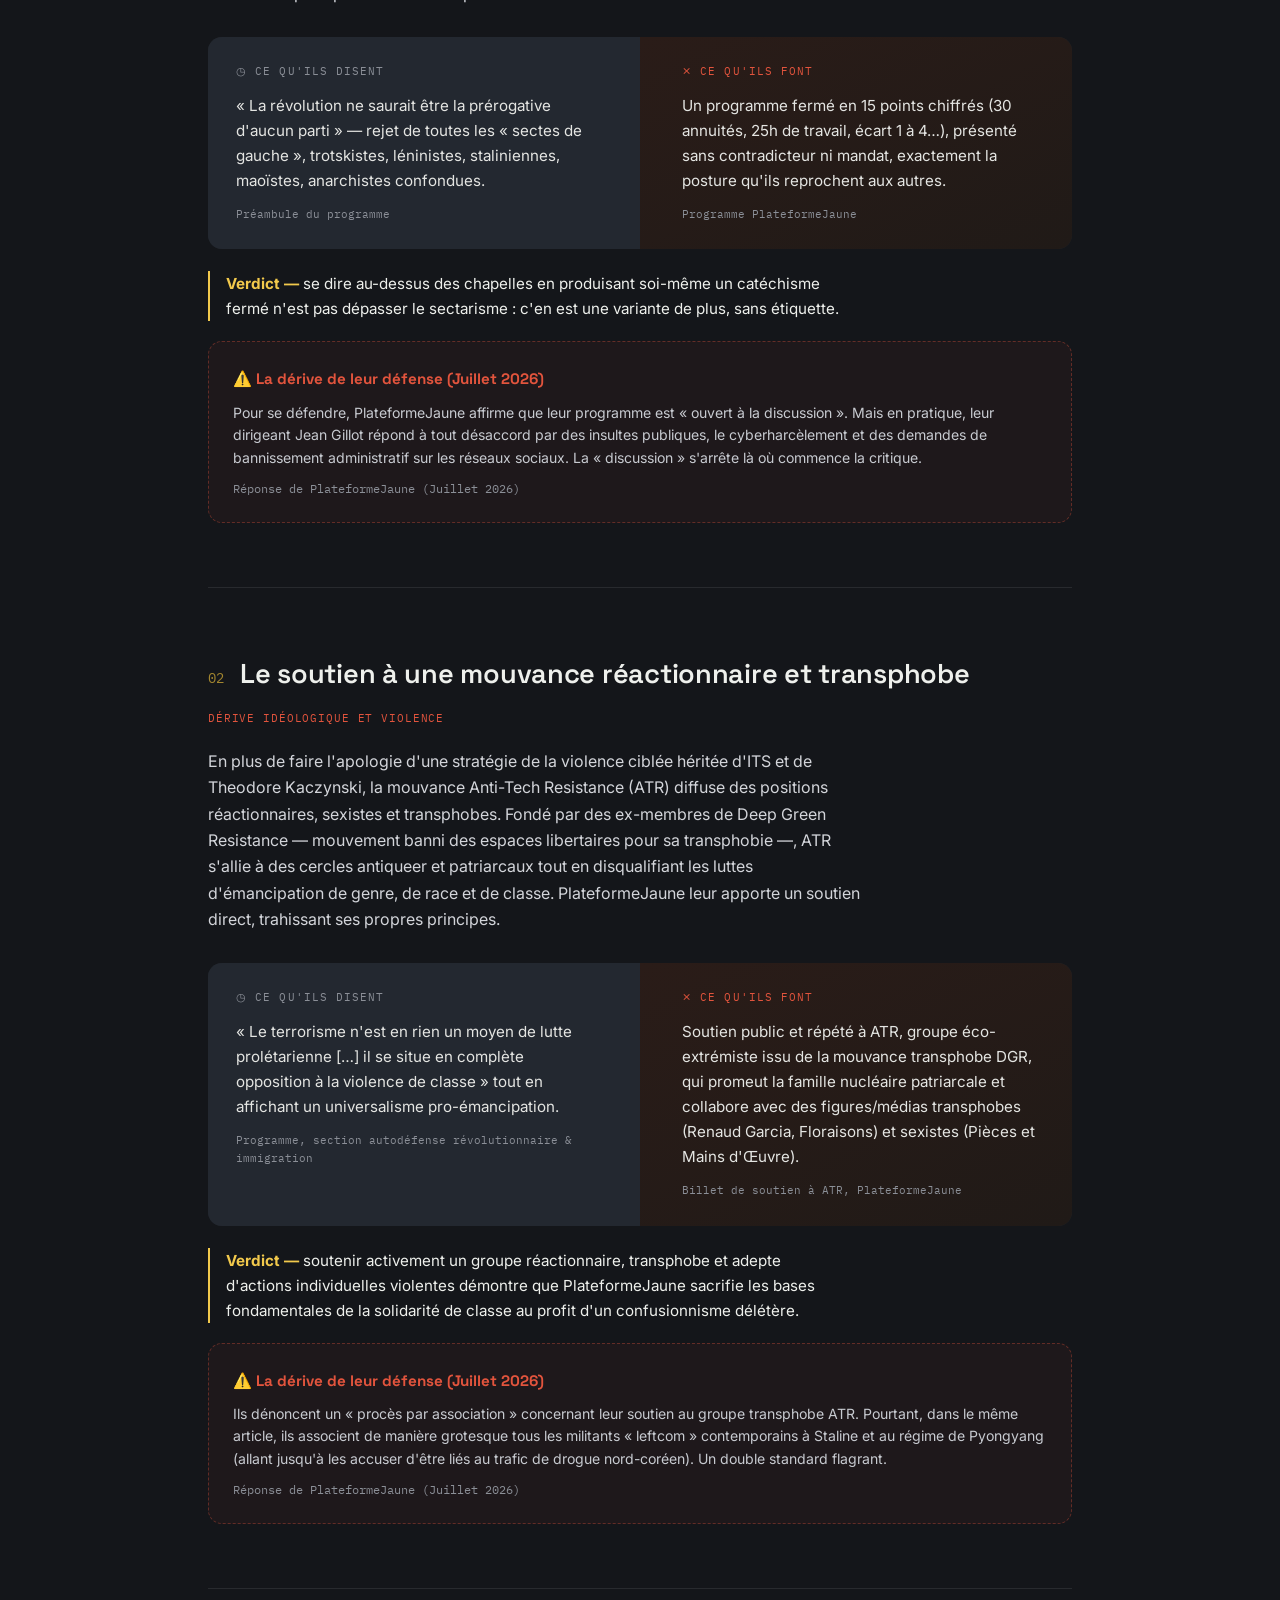
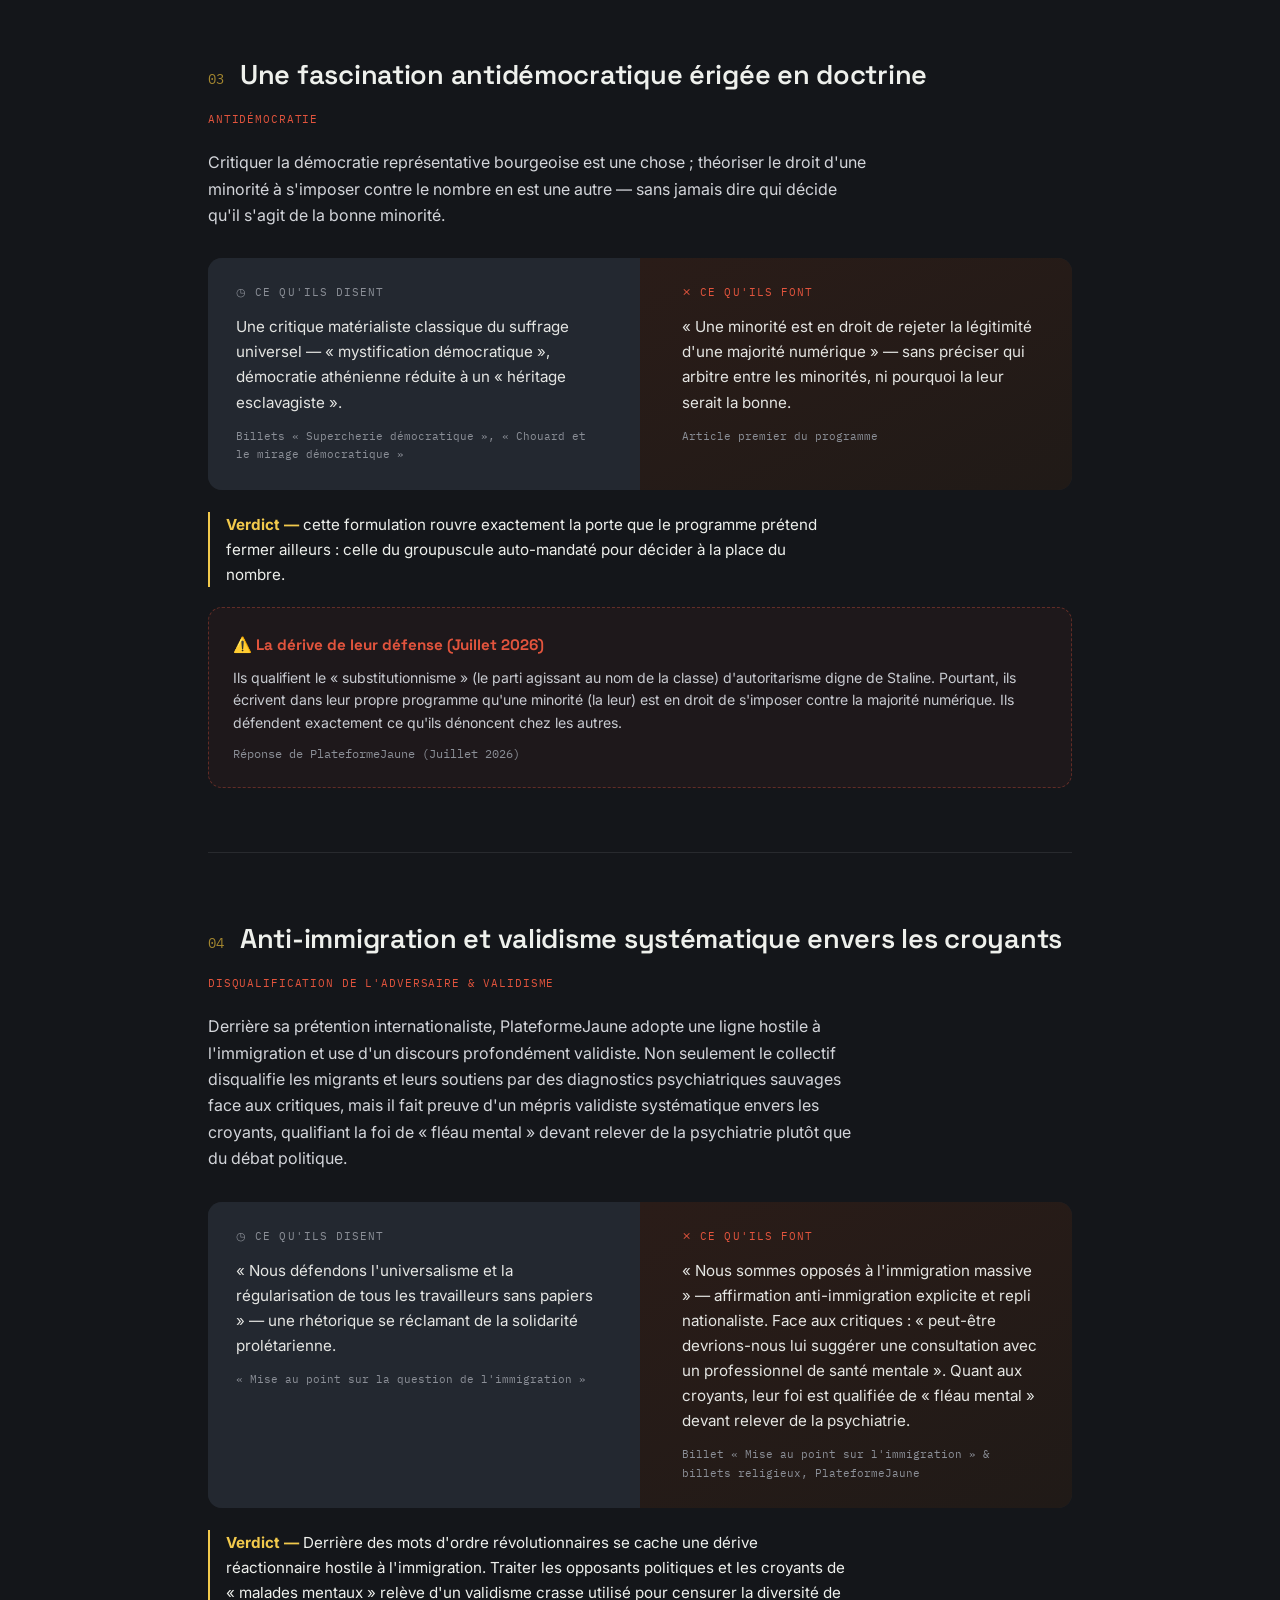
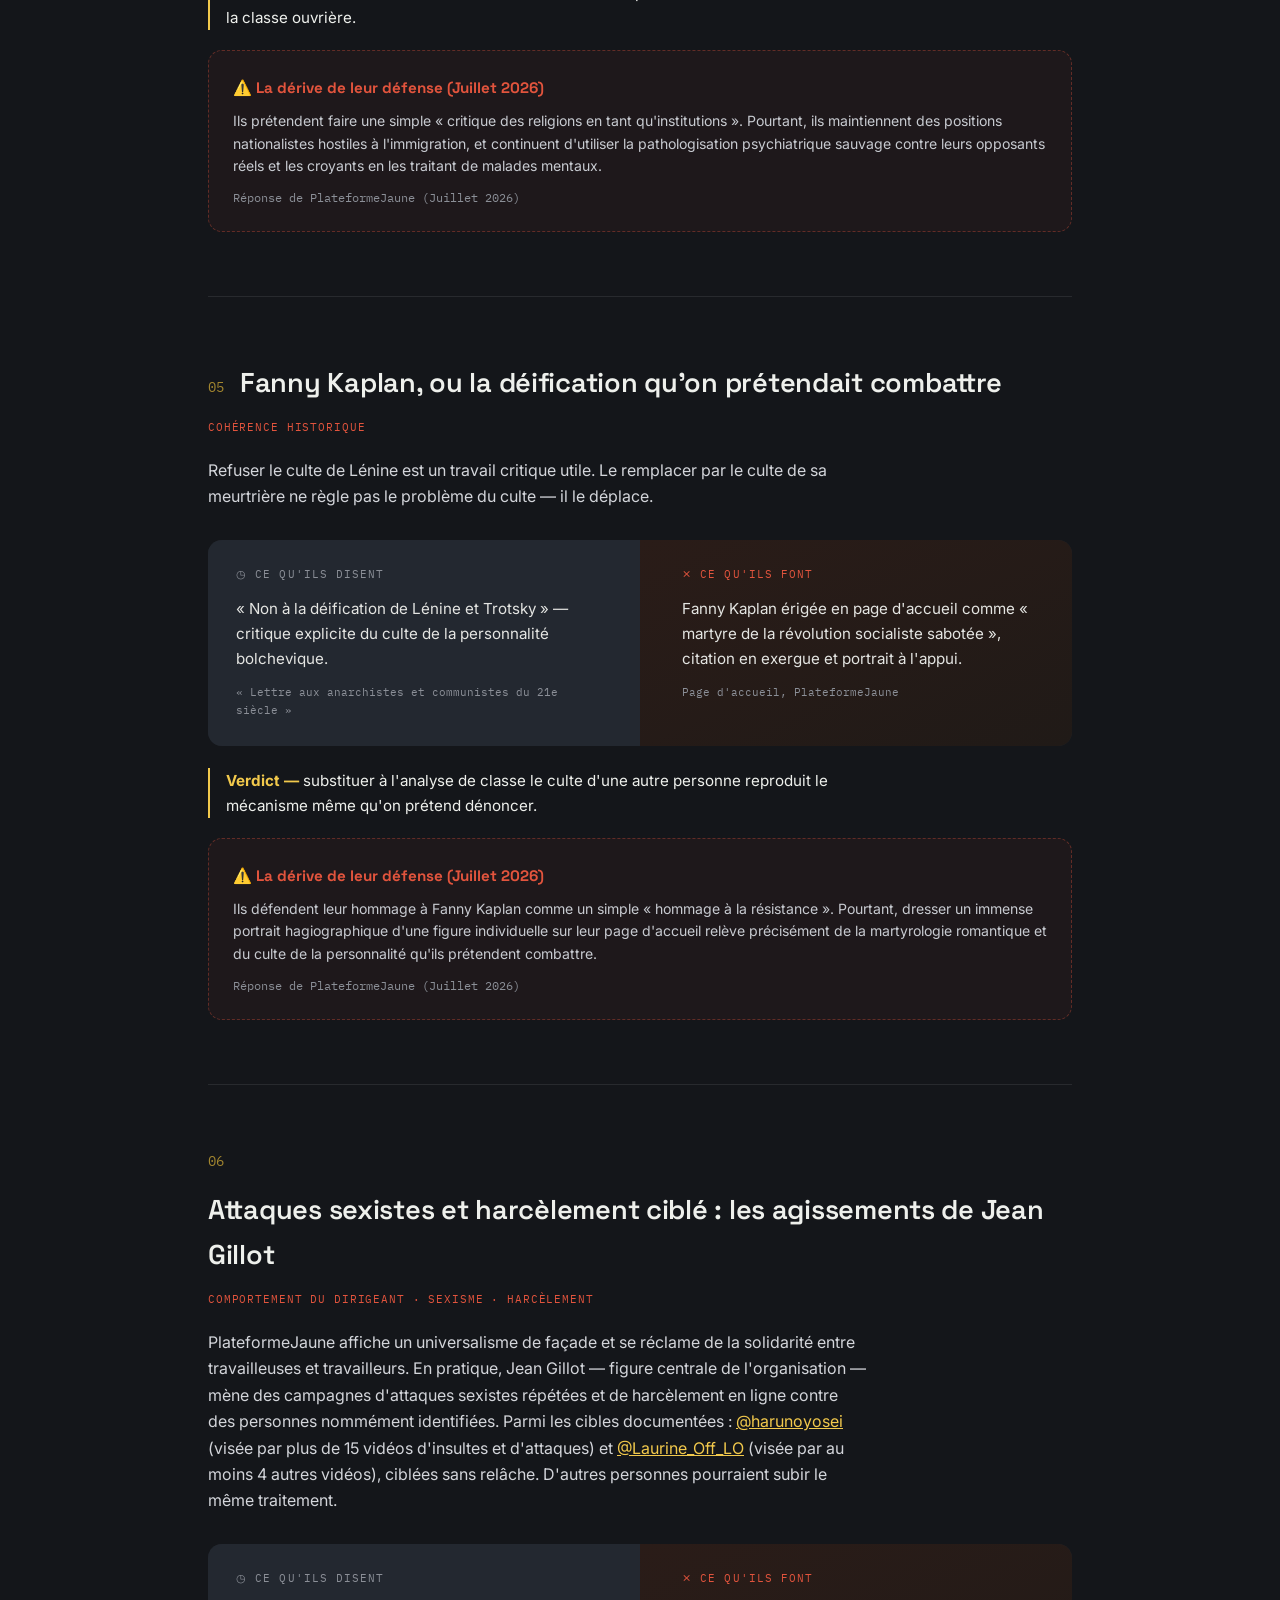
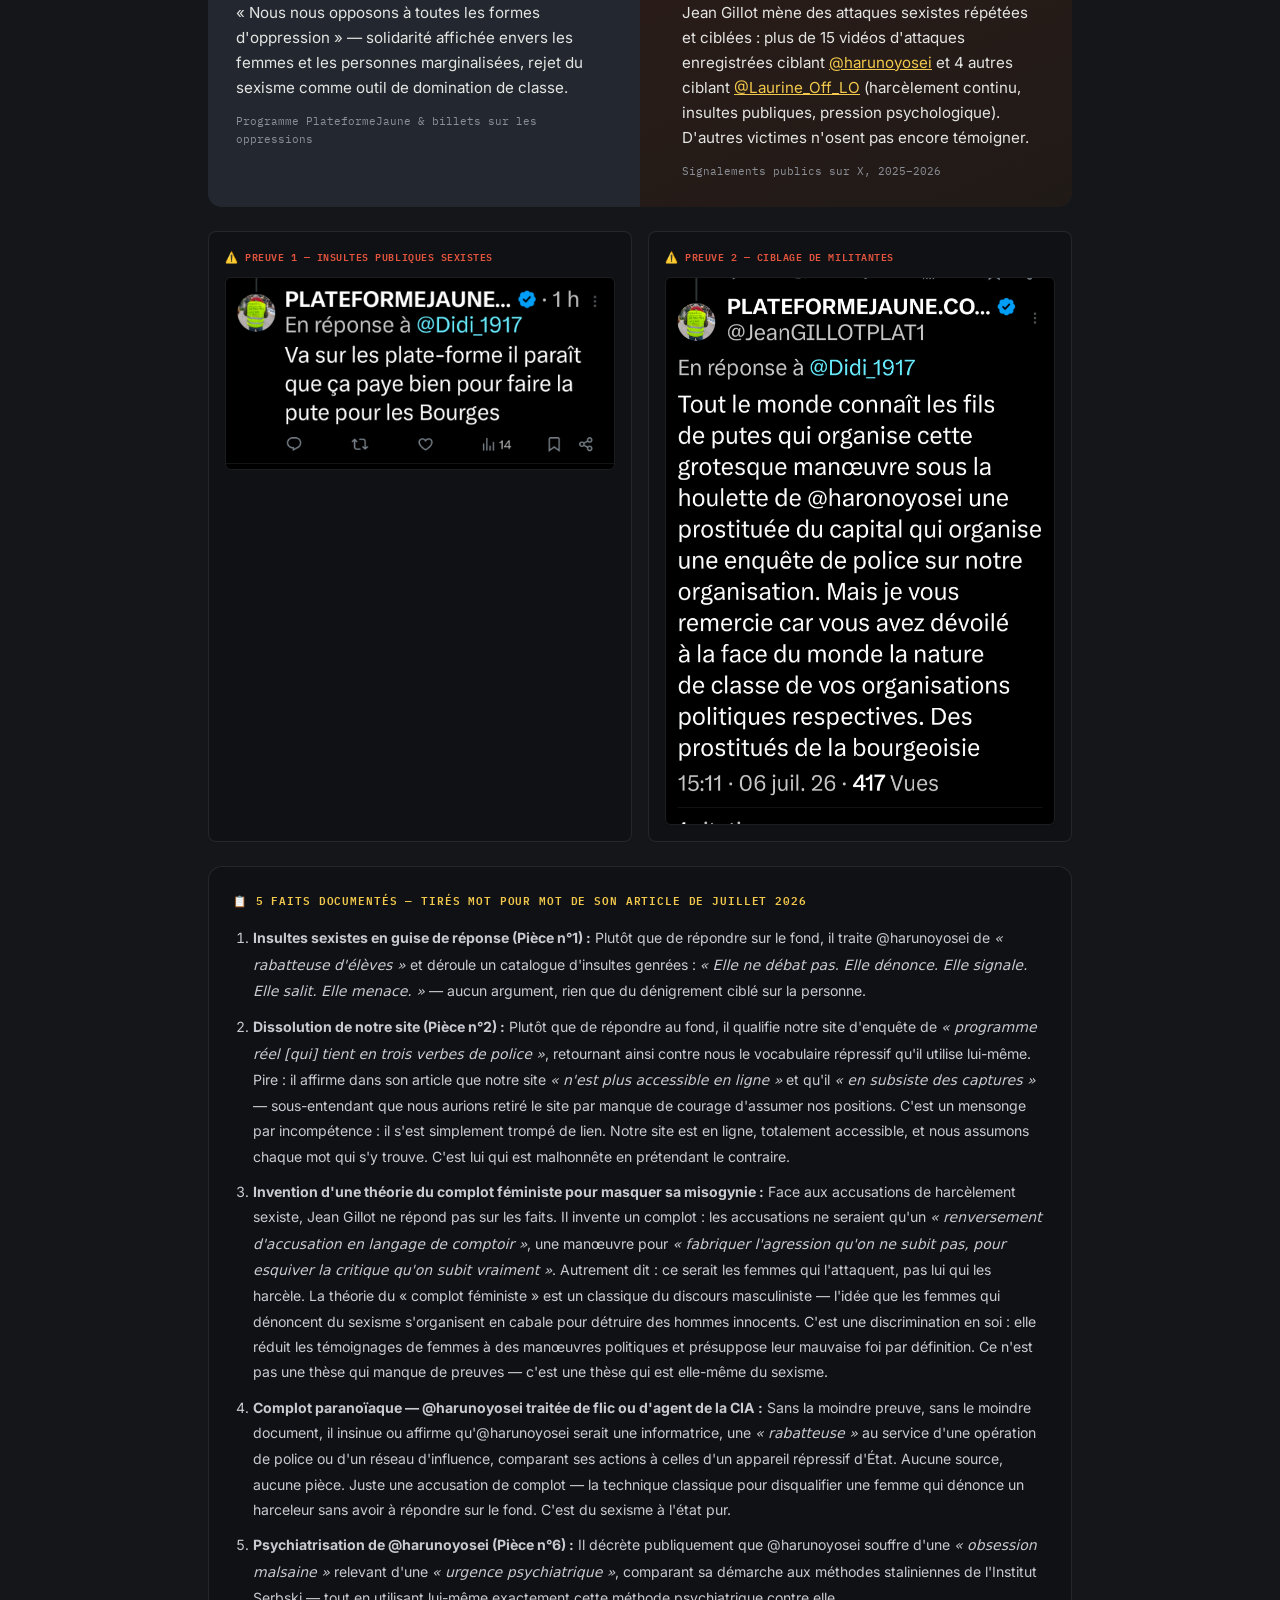
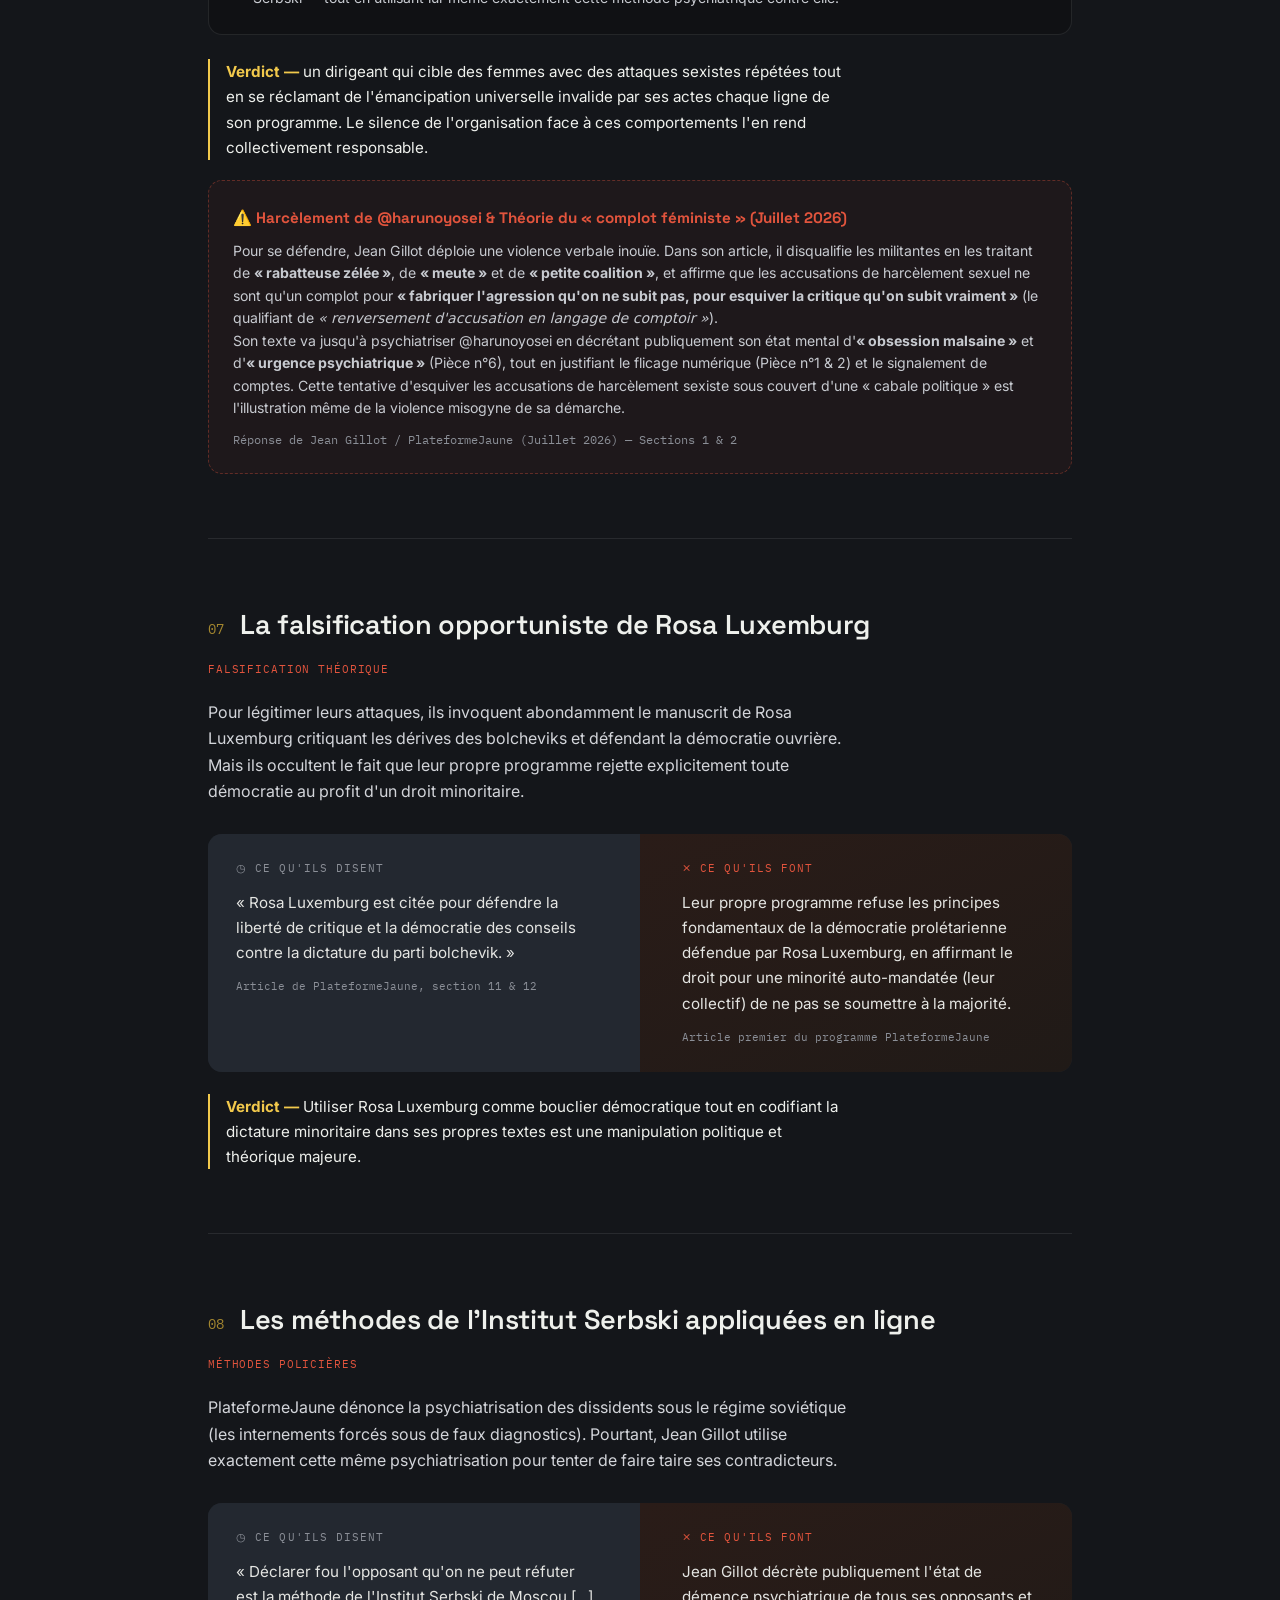
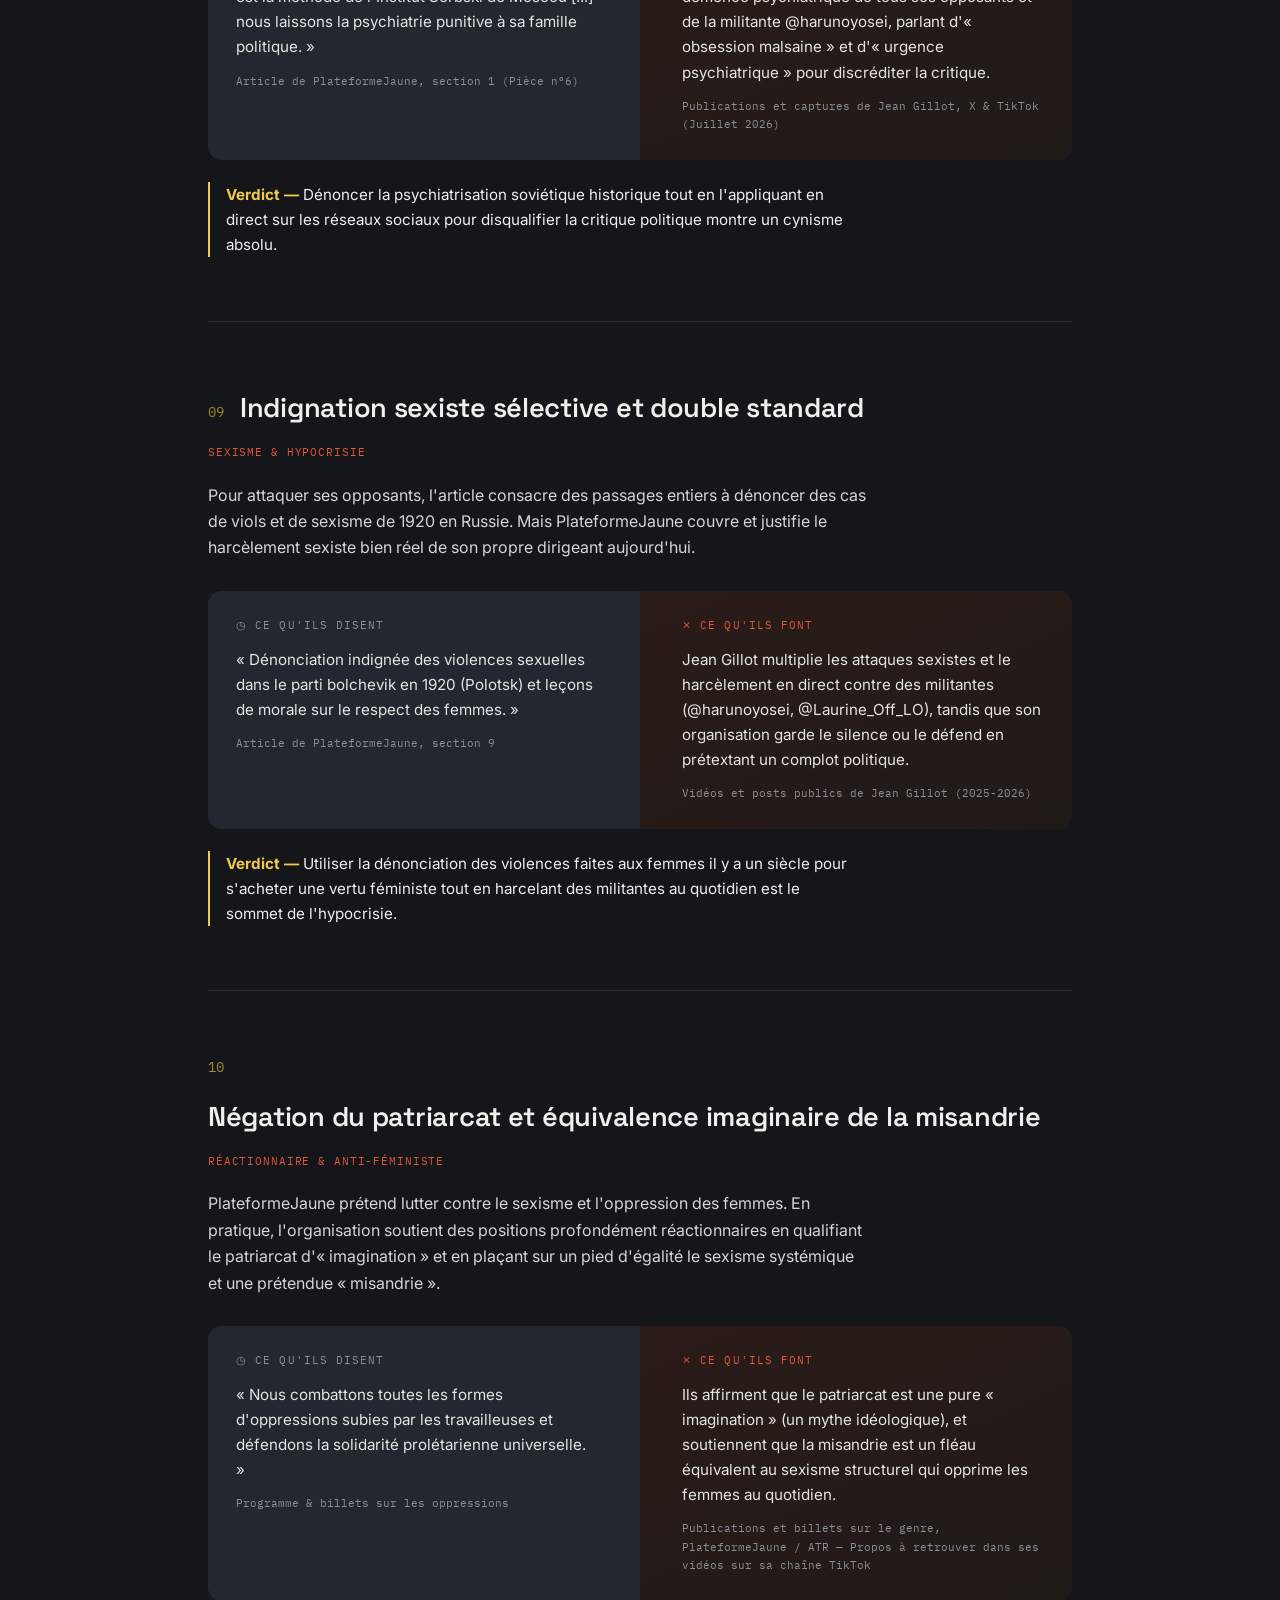
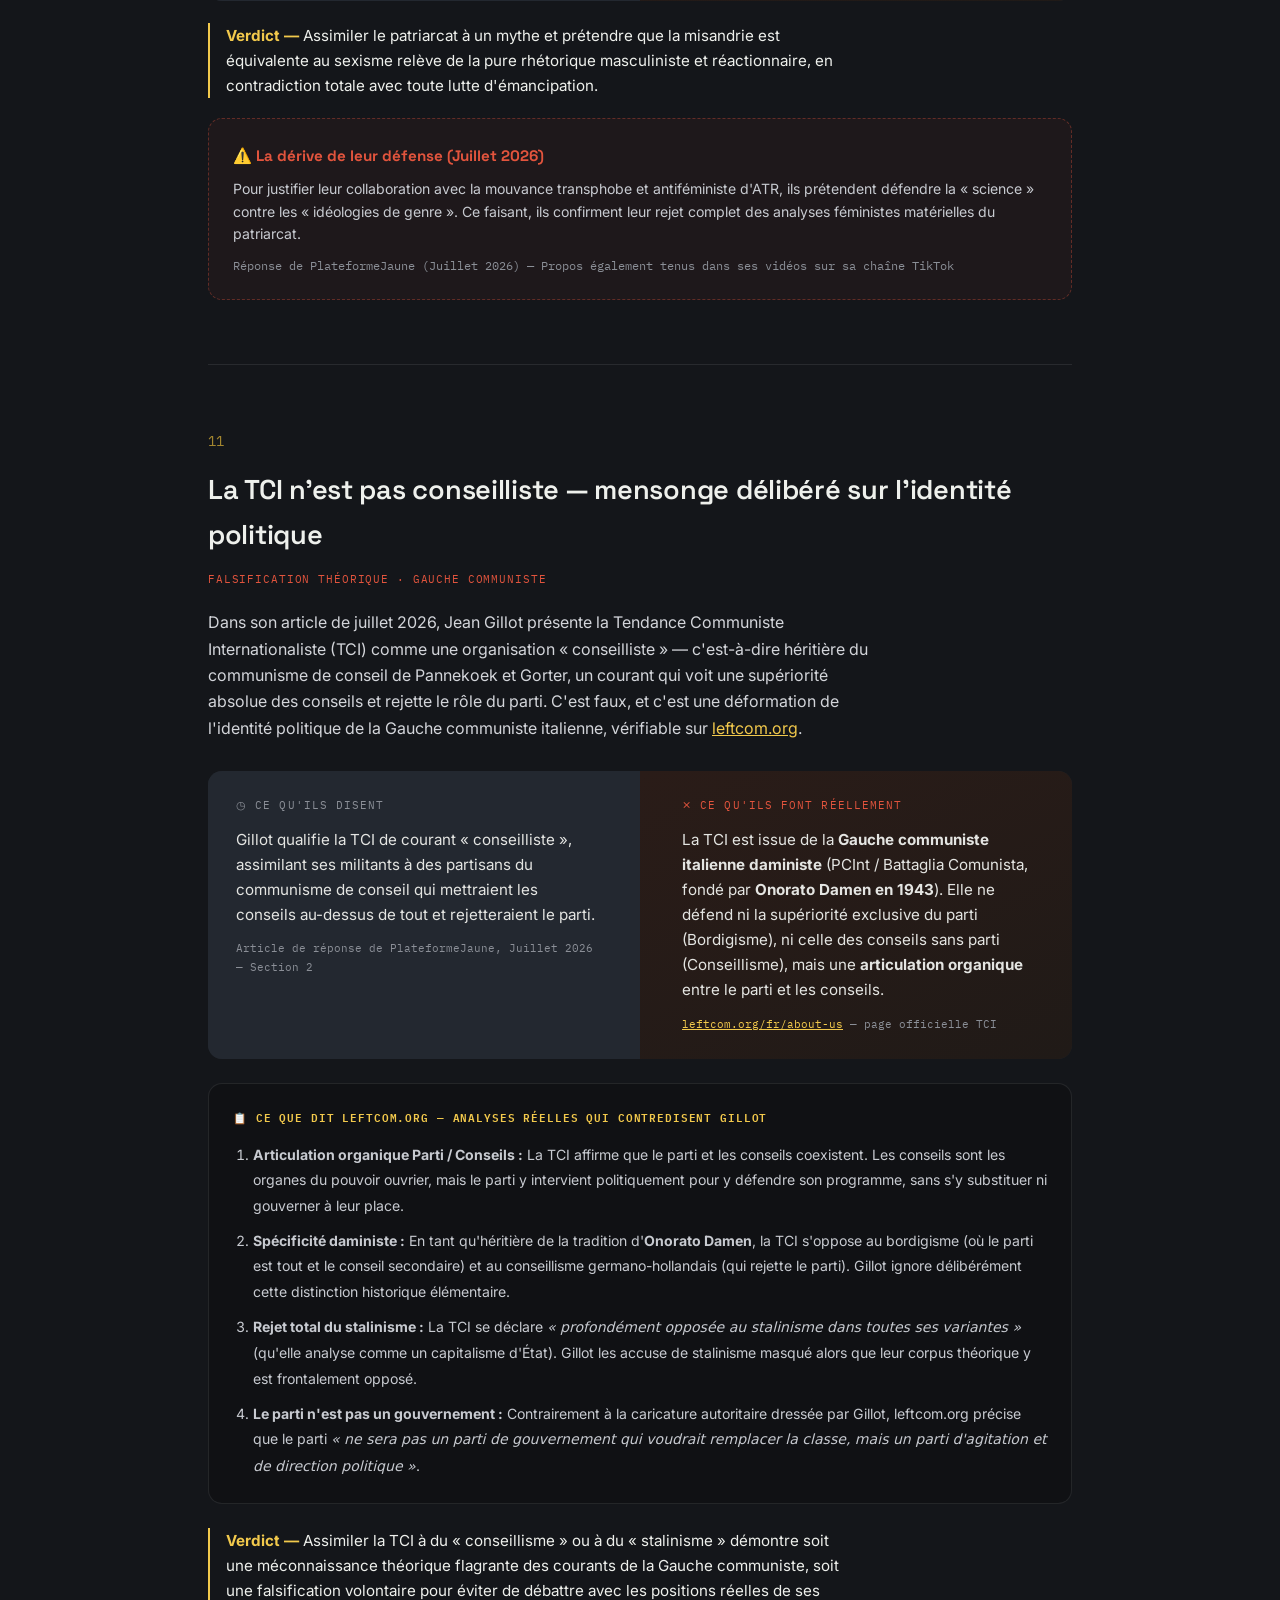
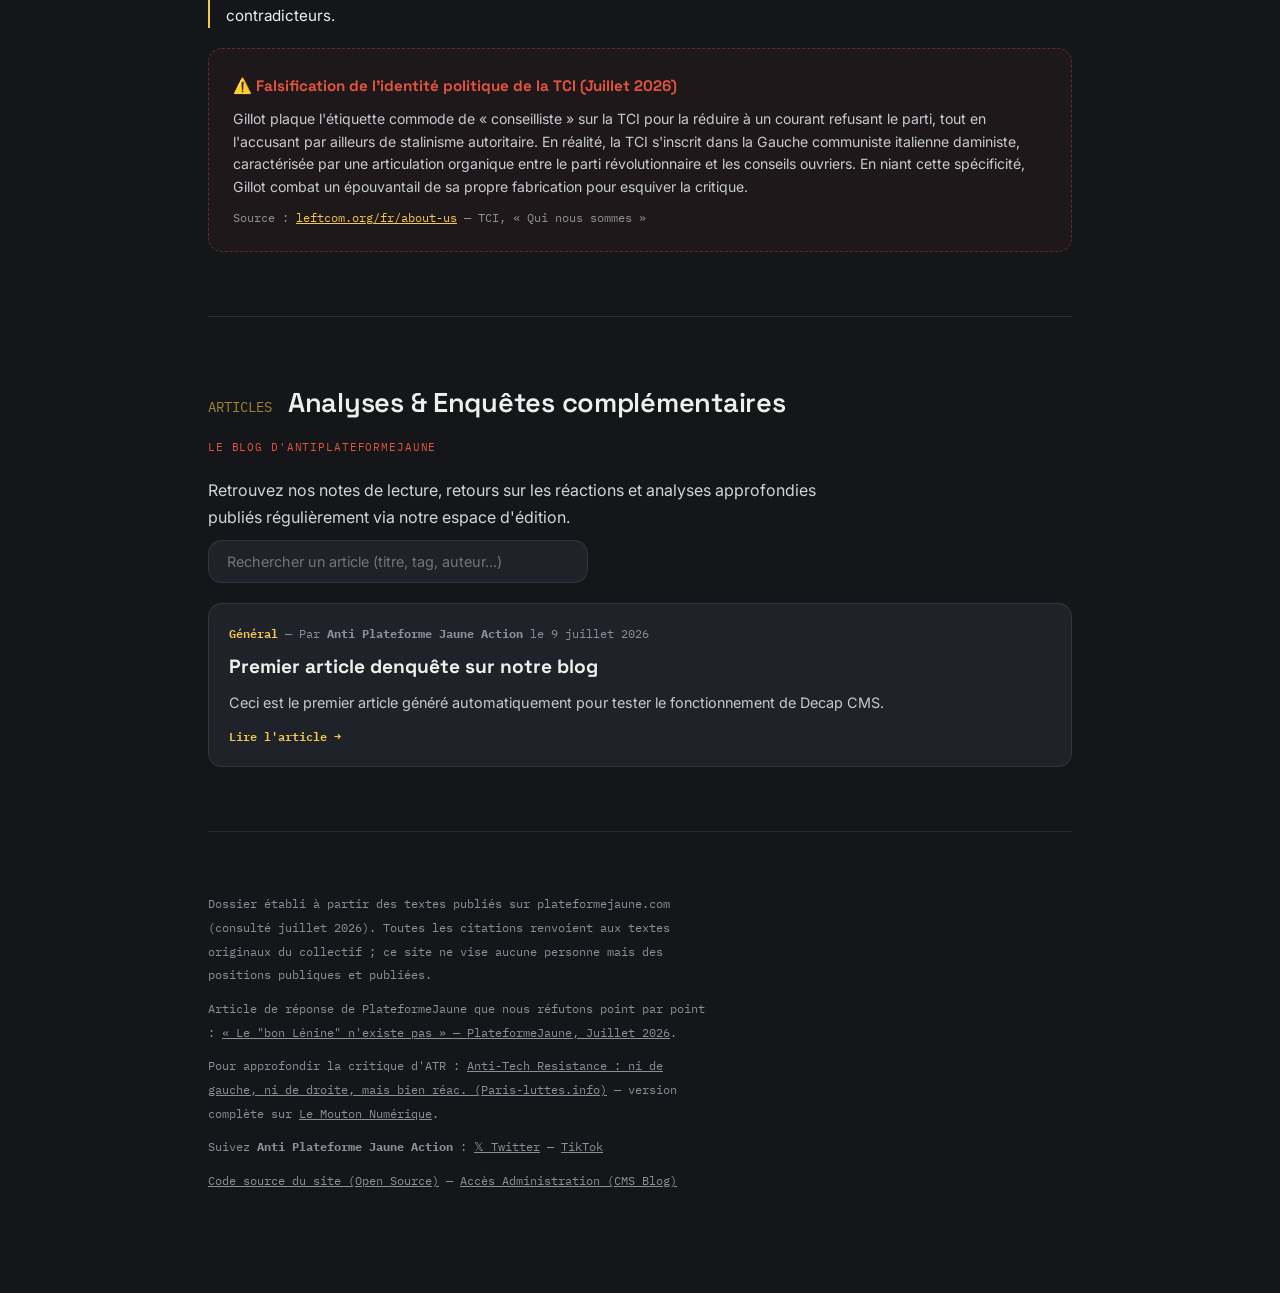
==== commit ddf5e53b: "Correction Point 11 : nuance théorique Damenisme et articulation organique parti/conseils + restaura" ====
--- a/index.html
+++ b/index.html
@@ -385,40 +385,41 @@
       <cite>Réponse de PlateformeJaune (Juillet 2026) — Propos également tenus dans ses vidéos sur sa chaîne TikTok</cite>
     </div>
   </section>
+
   <!-- 11 -->
   <section class="piece" id="p11">
     <div class="piece-head"><span class="piece-num">11</span><h2>La TCI n'est pas conseilliste — mensonge délibéré sur l'identité politique</h2></div>
     <span class="tag">Falsification théorique · Gauche communiste</span>
-    <p class="body-text">Dans son article de juillet 2026, Jean Gillot présente la Tendance Communiste Internationaliste (TCI) comme une organisation « conseilliste » — c'est-à-dire héritière du communisme de conseil de Pannekoek et Gorter, courant qui rejette le parti et mise tout sur l'auto-organisation spontanée de la classe. C'est faux, et c'est vérifiable en 30 secondes sur <a href="https://www.leftcom.org/fr/about-us" target="_blank" rel="noopener">leftcom.org</a>.</p>
-
-    <div class="fault-card">
-      <svg class="crack" viewBox="0 0 100 100" preserveAspectRatio="none" aria-hidden="true"><path d="M50,0 L46,15 L54,28 L44,42 L52,58 L45,74 L50,100" vector-effect="non-scaling-stroke"/></svg>
-      <div class="fault-side dit">
-        <div class="fault-label">◷ Ce qu'ils disent</div>
-        <p>Gillot qualifie la TCI de courant « conseilliste » menant une campagne contre lui, assimilant ses militants à des partisans du communisme de conseil (Pannekoek, Gorter) — un courant hostile à tout parti révolutionnaire.</p>
+    <p class="body-text">Dans son article de juillet 2026, Jean Gillot présente la Tendance Communiste Internationaliste (TCI) comme une organisation « conseilliste » — c'est-à-dire héritière du communisme de conseil de Pannekoek et Gorter, un courant qui voit une supériorité absolue des conseils et rejette le rôle du parti. C'est faux, et c'est une déformation de l'identité politique de la Gauche communiste italienne, vérifiable sur <a href="https://www.leftcom.org/fr/about-us" target="_blank" rel="noopener">leftcom.org</a>.</p>
+
+    <div class="fault-card">
+      <svg class="crack" viewBox="0 0 100 100" preserveAspectRatio="none" aria-hidden="true"><path d="M50,0 L46,15 L54,28 L44,42 L52,58 L45,74 L50,100" vector-effect="non-scaling-stroke"/></svg>
+      <div class="fault-side dit">
+        <div class="fault-label">◷ Ce qu'ils disent</div>
+        <p>Gillot qualifie la TCI de courant « conseilliste », assimilant ses militants à des partisans du communisme de conseil qui mettraient les conseils au-dessus de tout et rejetteraient le parti.</p>
         <cite>Article de réponse de PlateformeJaune, Juillet 2026 — Section 2</cite>
       </div>
       <div class="fault-side fait">
         <div class="fault-label">⨯ Ce qu'ils font réellement</div>
-        <p>La TCI est une organisation de la <strong>Gauche communiste italienne daministe</strong>, issue du Parti Communiste Internationaliste (Battaglia Comunista) fondé par <strong>Onorato Damen en 1943</strong>. Elle défend explicitement <strong>le parti révolutionnaire</strong> et son rôle de direction politique au sein des conseils ouvriers — exactement le contraire du conseillisme.</p>
+        <p>La TCI est issue de la <strong>Gauche communiste italienne daministe</strong> (PCInt / Battaglia Comunista, fondé par <strong>Onorato Damen en 1943</strong>). Elle ne défend ni la supériorité exclusive du parti (Bordigisme), ni celle des conseils sans parti (Conseillisme), mais une <strong>articulation organique</strong> entre le parti et les conseils.</p>
         <cite><a href="https://www.leftcom.org/fr/about-us" target="_blank" rel="noopener">leftcom.org/fr/about-us</a> — page officielle TCI</cite>
       </div>
     </div>
 
     <div style="margin: 24px 0; background: rgba(0,0,0,0.2); border: 1px solid var(--hair); border-radius: var(--radius); padding: clamp(16px, 3vw, 24px);">
-      <div style="font-family: 'IBM Plex Mono', monospace; font-size: 0.68rem; color: var(--warn); text-transform: uppercase; letter-spacing: 0.08em; margin-bottom: 16px; font-weight: 600;">📋 Ce que dit leftcom.org — preuves textuelles qui contredisent Gillot</div>
+      <div style="font-family: 'IBM Plex Mono', monospace; font-size: 0.68rem; color: var(--warn); text-transform: uppercase; letter-spacing: 0.08em; margin-bottom: 16px; font-weight: 600;">📋 Ce que dit leftcom.org — analyses réelles qui contredisent Gillot</div>
       <ol style="padding-left: 20px; color: #c7cad0; font-size: 0.88rem; line-height: 1.8; display: flex; flex-direction: column; gap: 10px;">
-        <li><strong>La TCI défend le parti :</strong> La page officielle affirme que les conseils ouvriers <em>« ne deviendront jamais de véritables organes du pouvoir prolétarien, sans l'adoption d'un programme clair »</em> porté par <em>« un parti qui lutte contre le capitalisme »</em>. Ce n'est pas du conseillisme — c'est l'opposé.</li>
-        <li><strong>Origine daministe, pas pannekoekiste :</strong> La TCI est l'héritière du PCInt de <strong>Onorato Damen</strong> (Battaglia Comunista, 1943), issu de la Gauche communiste italienne — distinct à la fois du bordigisme (PCInt-Il Programma) et du communisme de conseil hollandais. Gillot confond délibérément des courants incompatibles.</li>
-        <li><strong>Anti-staliniste documenté :</strong> Leftcom.org déclare être <em>« profondément opposé au stalinisme dans toutes ses variantes »</em>. Gillot les accuse de défendre Staline masqués — tout en sachant qu'ils publient depuis des décennies des analyses contre le capitalisme d'État soviétique.</li>
-        <li><strong>Le parti ≠ dictature :</strong> La TCI précise que son parti <em>« ne sera pas un parti de gouvernement qui voudrait remplacer la classe, mais un parti d'agitation et de direction politique »</em>. Gillot leur impute la défense d'un parti-guide autoritaire — c'est le contraire de ce qu'ils écrivent.</li>
+        <li><strong>Articulation organique Parti / Conseils :</strong> La TCI affirme que le parti et les conseils coexistent. Les conseils sont les organes du pouvoir ouvrier, mais le parti y intervient politiquement pour y défendre son programme, sans s'y substituer ni gouverner à leur place.</li>
+        <li><strong>Spécificité daministe :</strong> En tant qu'héritière de la tradition d'<strong>Onorato Damen</strong>, la TCI s'oppose au bordigisme (où le parti est tout et le conseil secondaire) et au conseillisme germano-hollandais (qui rejette le parti). Gillot ignore délibérément cette distinction historique élémentaire.</li>
+        <li><strong>Rejet total du stalinisme :</strong> La TCI se déclare <em>« profondément opposée au stalinisme dans toutes ses variantes »</em> (qu'elle analyse comme un capitalisme d'État). Gillot les accuse de stalinisme masqué alors que leur corpus théorique y est frontalement opposé.</li>
+        <li><strong>Le parti n'est pas un gouvernement :</strong> Contrairement à la caricature autoritaire dressée par Gillot, leftcom.org précise que le parti <em>« ne sera pas un parti de gouvernement qui voudrait remplacer la classe, mais un parti d'agitation et de direction politique »</em>.</li>
       </ol>
     </div>
 
-    <p class="verdict-line"><strong>Verdict —</strong> Appeler « conseilliste » une organisation qui défend explicitement le parti révolutionnaire et descend de Battaglia Comunista, c'est soit une erreur grossière, soit un mensonge délibéré. Tout lecteur qui ouvre <a href="https://www.leftcom.org/fr/about-us" target="_blank" rel="noopener">leftcom.org</a> peut le vérifier en une minute.</p>
+    <p class="verdict-line"><strong>Verdict —</strong> Assimiler la TCI à du « conseillisme » ou à du « stalinisme » démontre soit une méconnaissance théorique flagrante des courants de la Gauche communiste, soit une falsification volontaire pour éviter de débattre avec les positions réelles de ses contradicteurs.</p>
     <div class="rebound-card">
       <div class="rebound-title">⚠️ Falsification de l'identité politique de la TCI (Juillet 2026)</div>
-      <p>Gillot construit toute son argumentation sur l'idée que la TCI est « conseilliste » — un courant qui refuse le parti. C'est une falsification complète : la TCI est <strong>daministe</strong>, issue de la Gauche communiste italienne, et défend le parti révolutionnaire comme condition nécessaire à l'émancipation. En étiquetant ses adversaires de façon incorrecte, Gillot évite de répondre à leurs arguments réels — il combat une caricature de sa propre fabrication.</p>
+      <p>Gillot plaque l'étiquette commode de « conseilliste » sur la TCI pour la réduire à un courant refusant le parti, tout en l'accusant par ailleurs de stalinisme autoritaire. En réalité, la TCI s'inscrit dans la Gauche communiste italienne daministe, caractérisée par une articulation organique entre le parti révolutionnaire et les conseils ouvriers. En niant cette spécificité, Gillot combat un épouvantail de sa propre fabrication pour esquiver la critique.</p>
       <cite>Source : <a href="https://www.leftcom.org/fr/about-us" target="_blank" rel="noopener">leftcom.org/fr/about-us</a> — TCI, « Qui nous sommes »</cite>
     </div>
   </section>
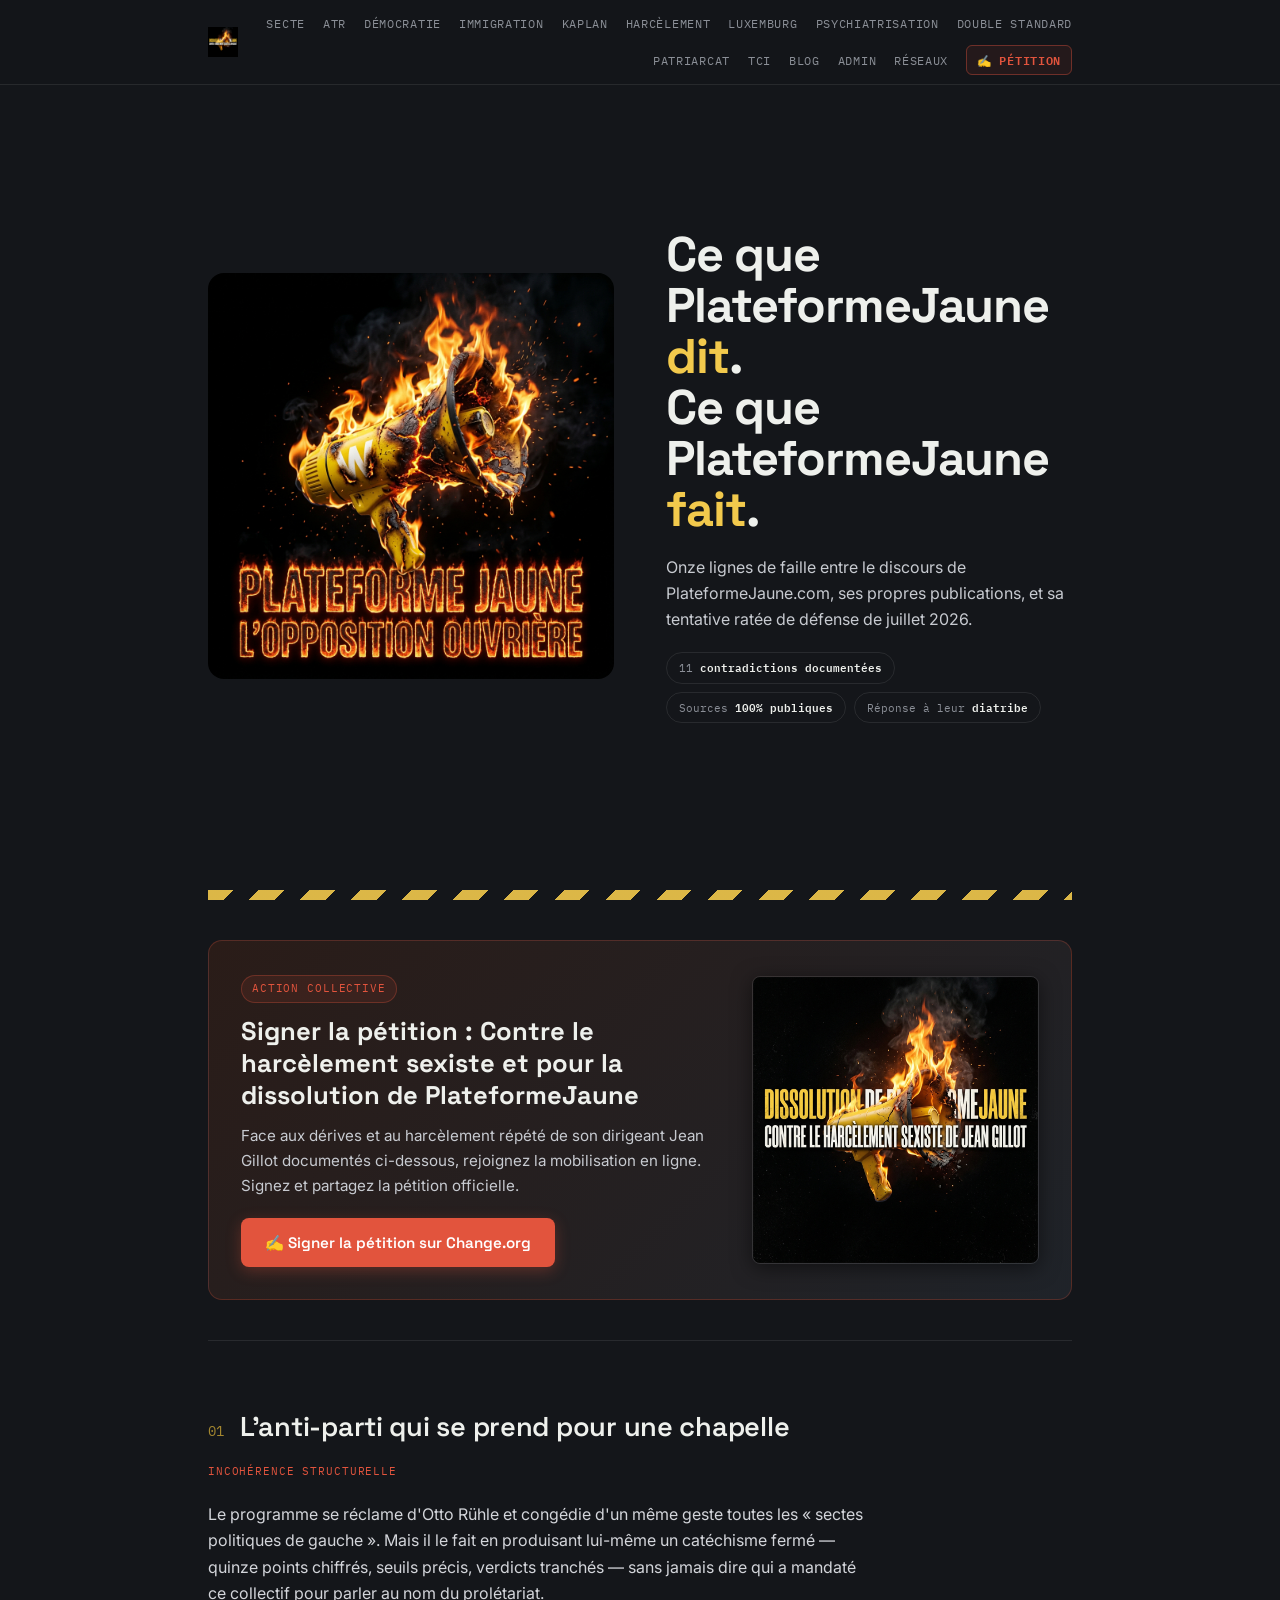
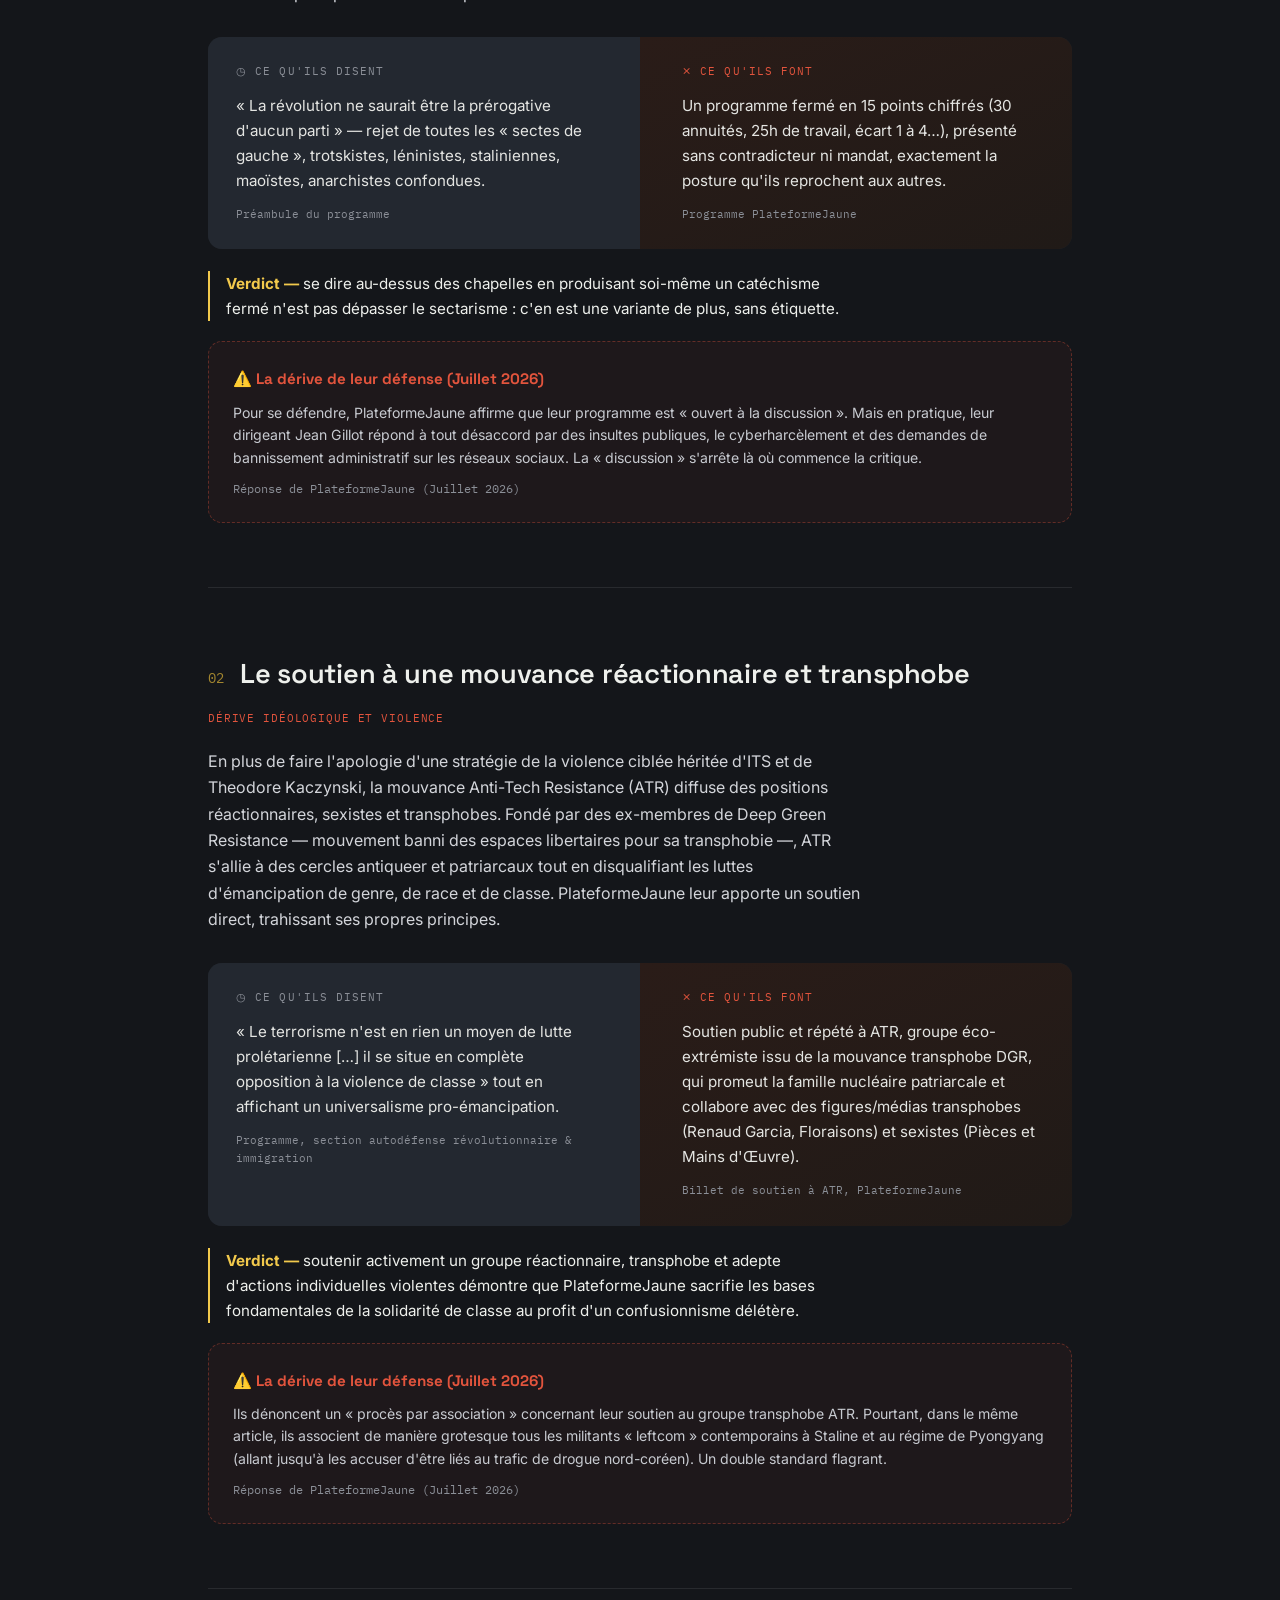
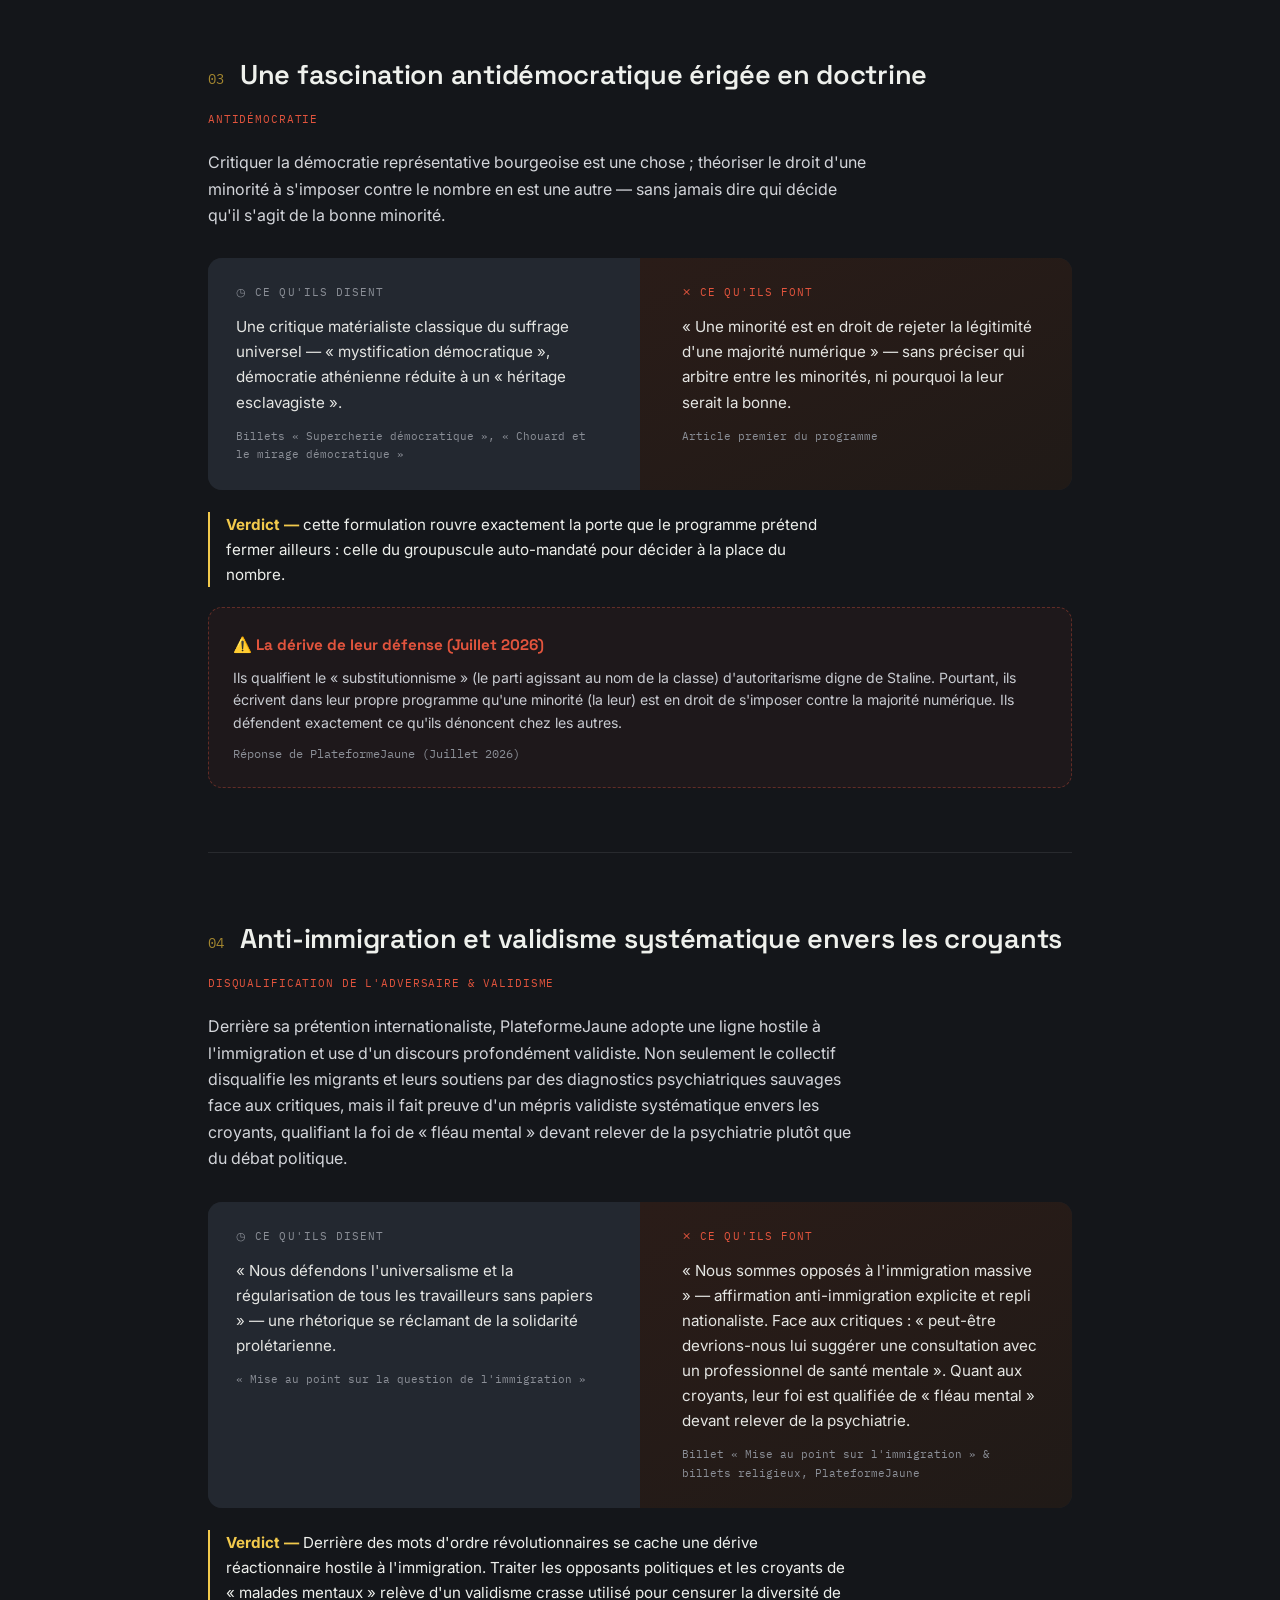
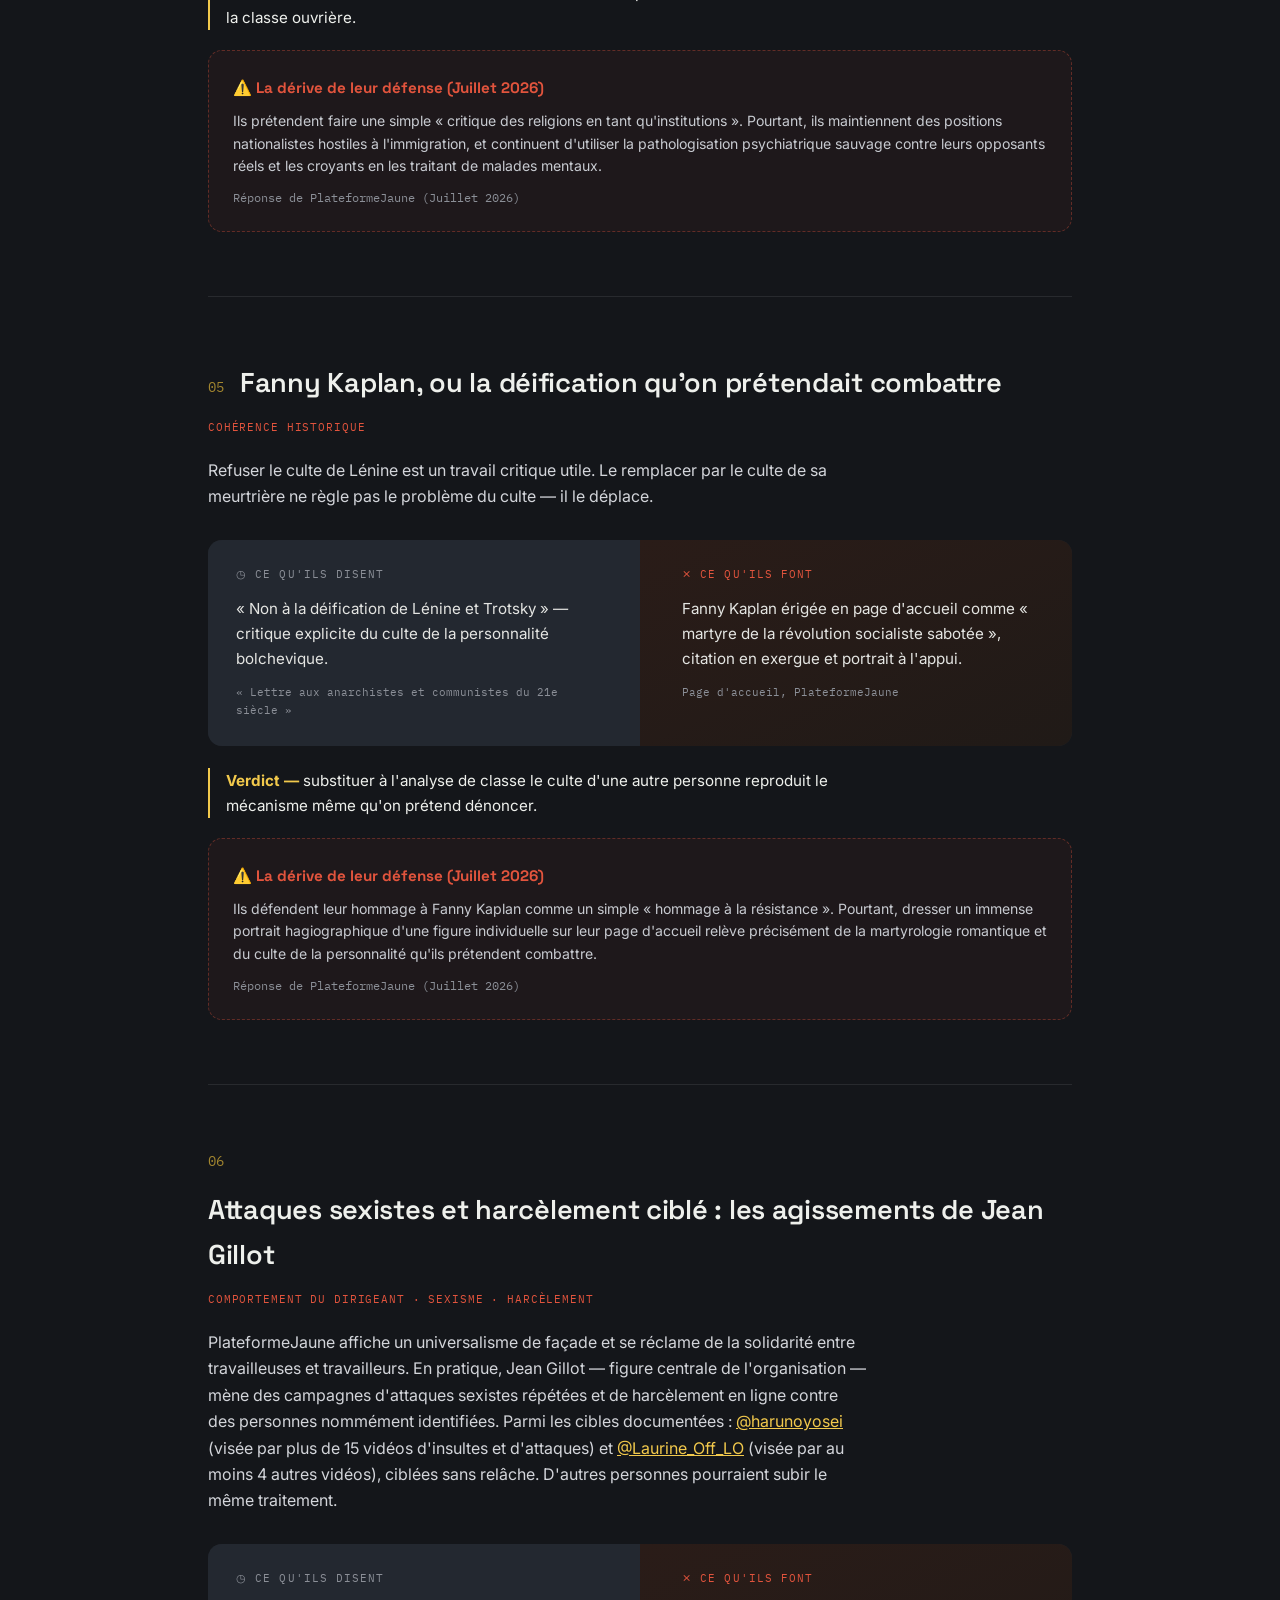
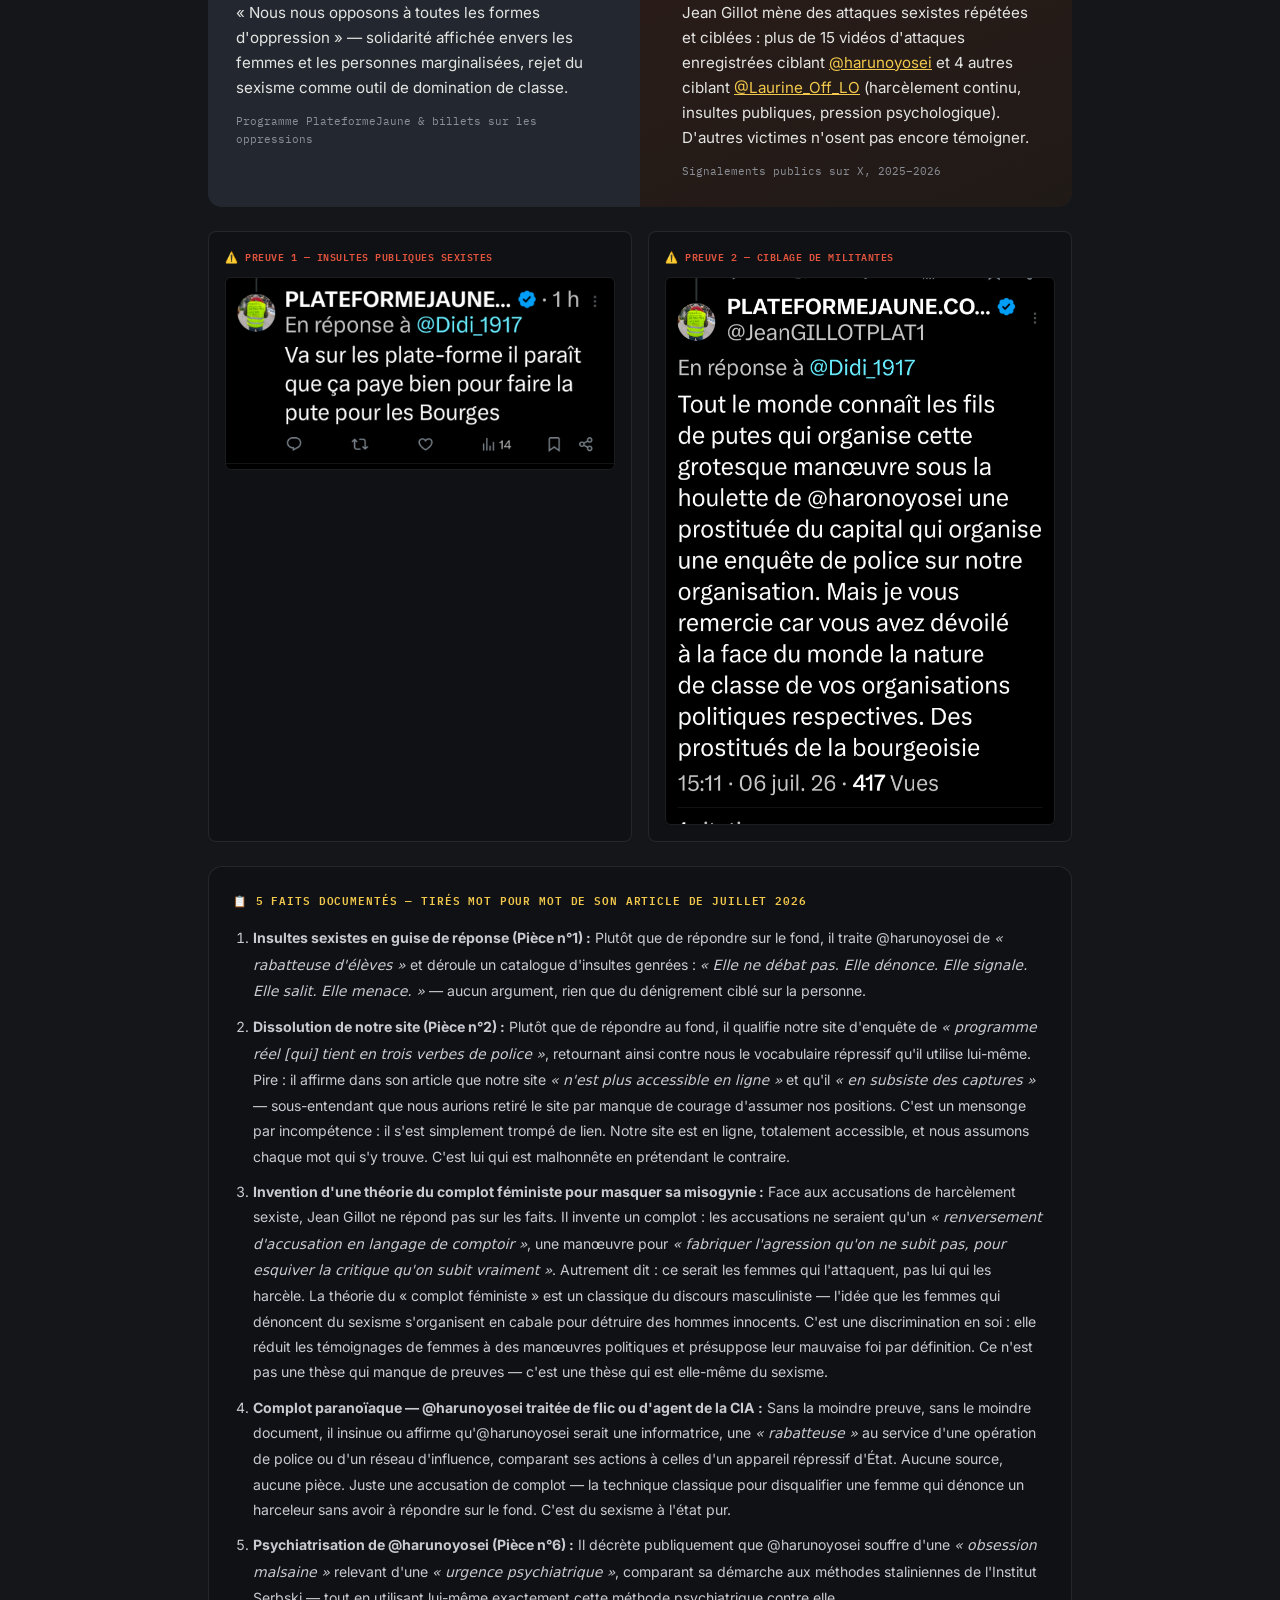
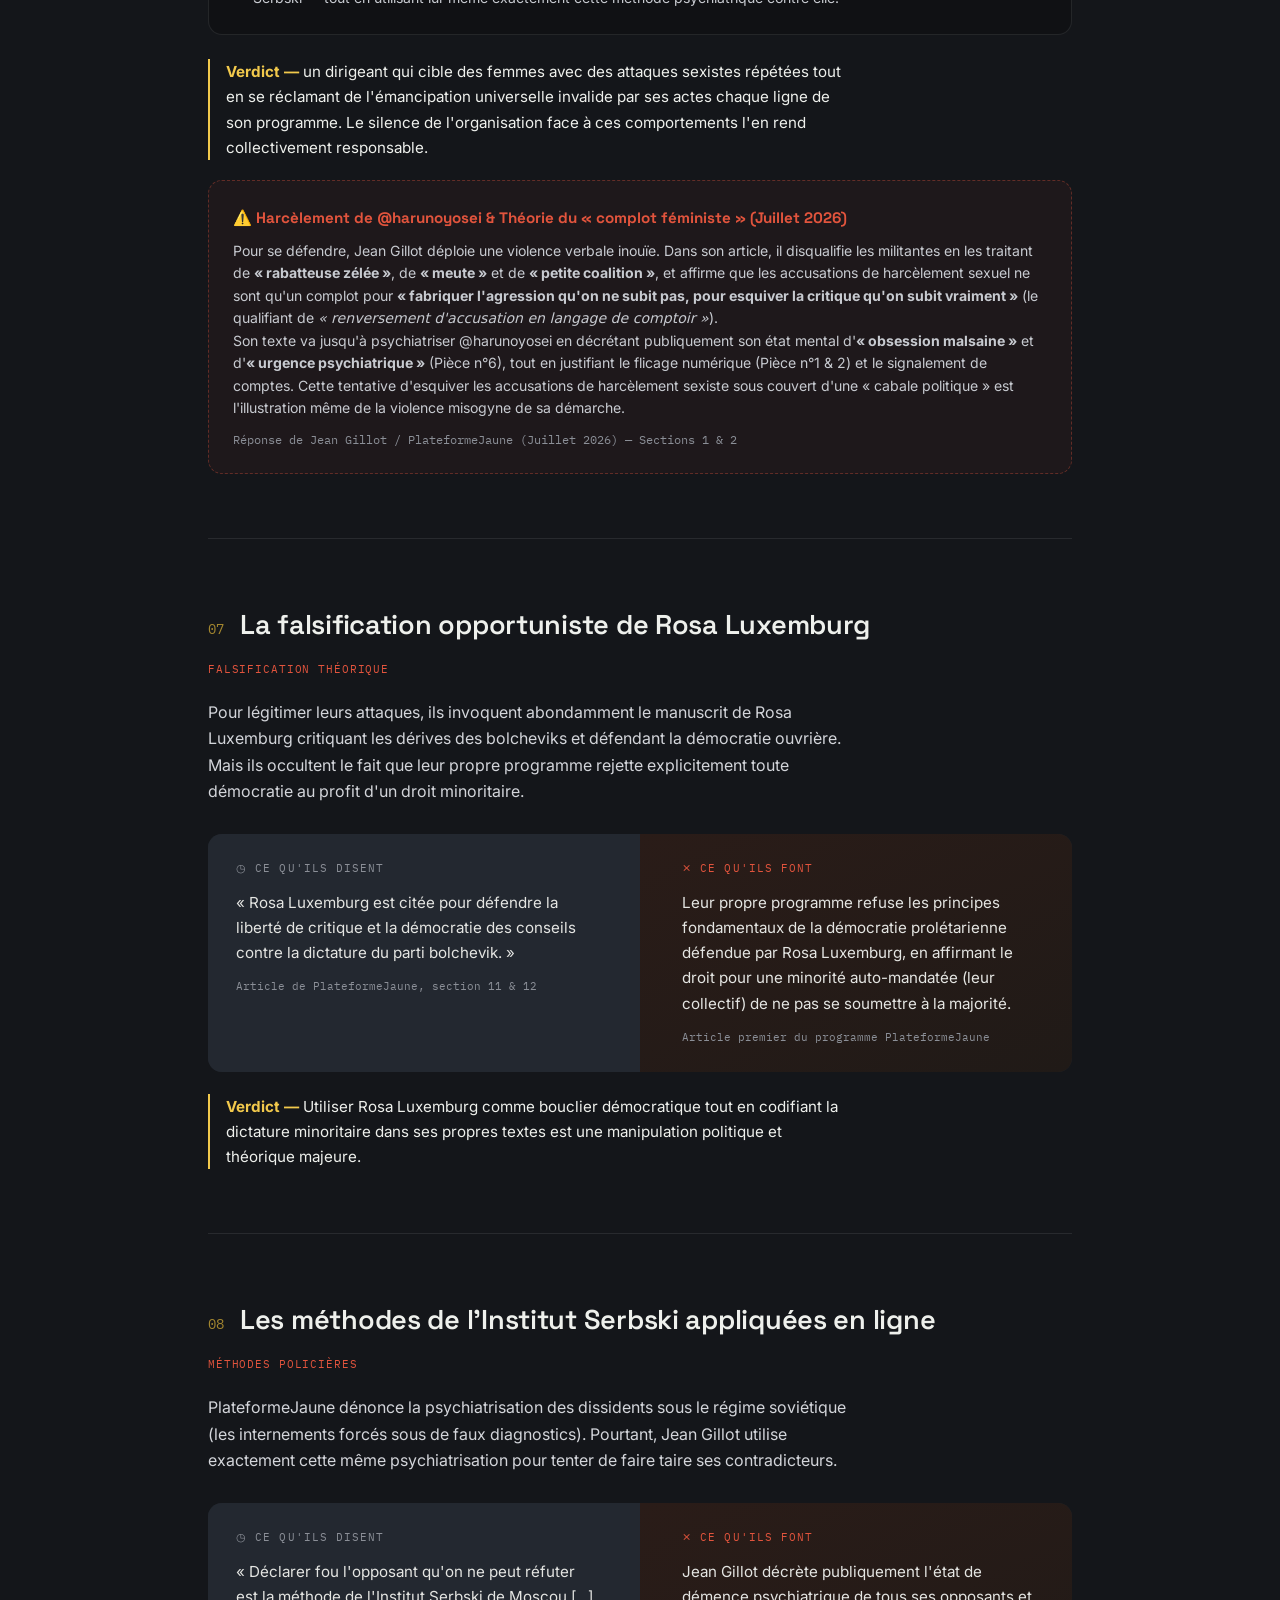
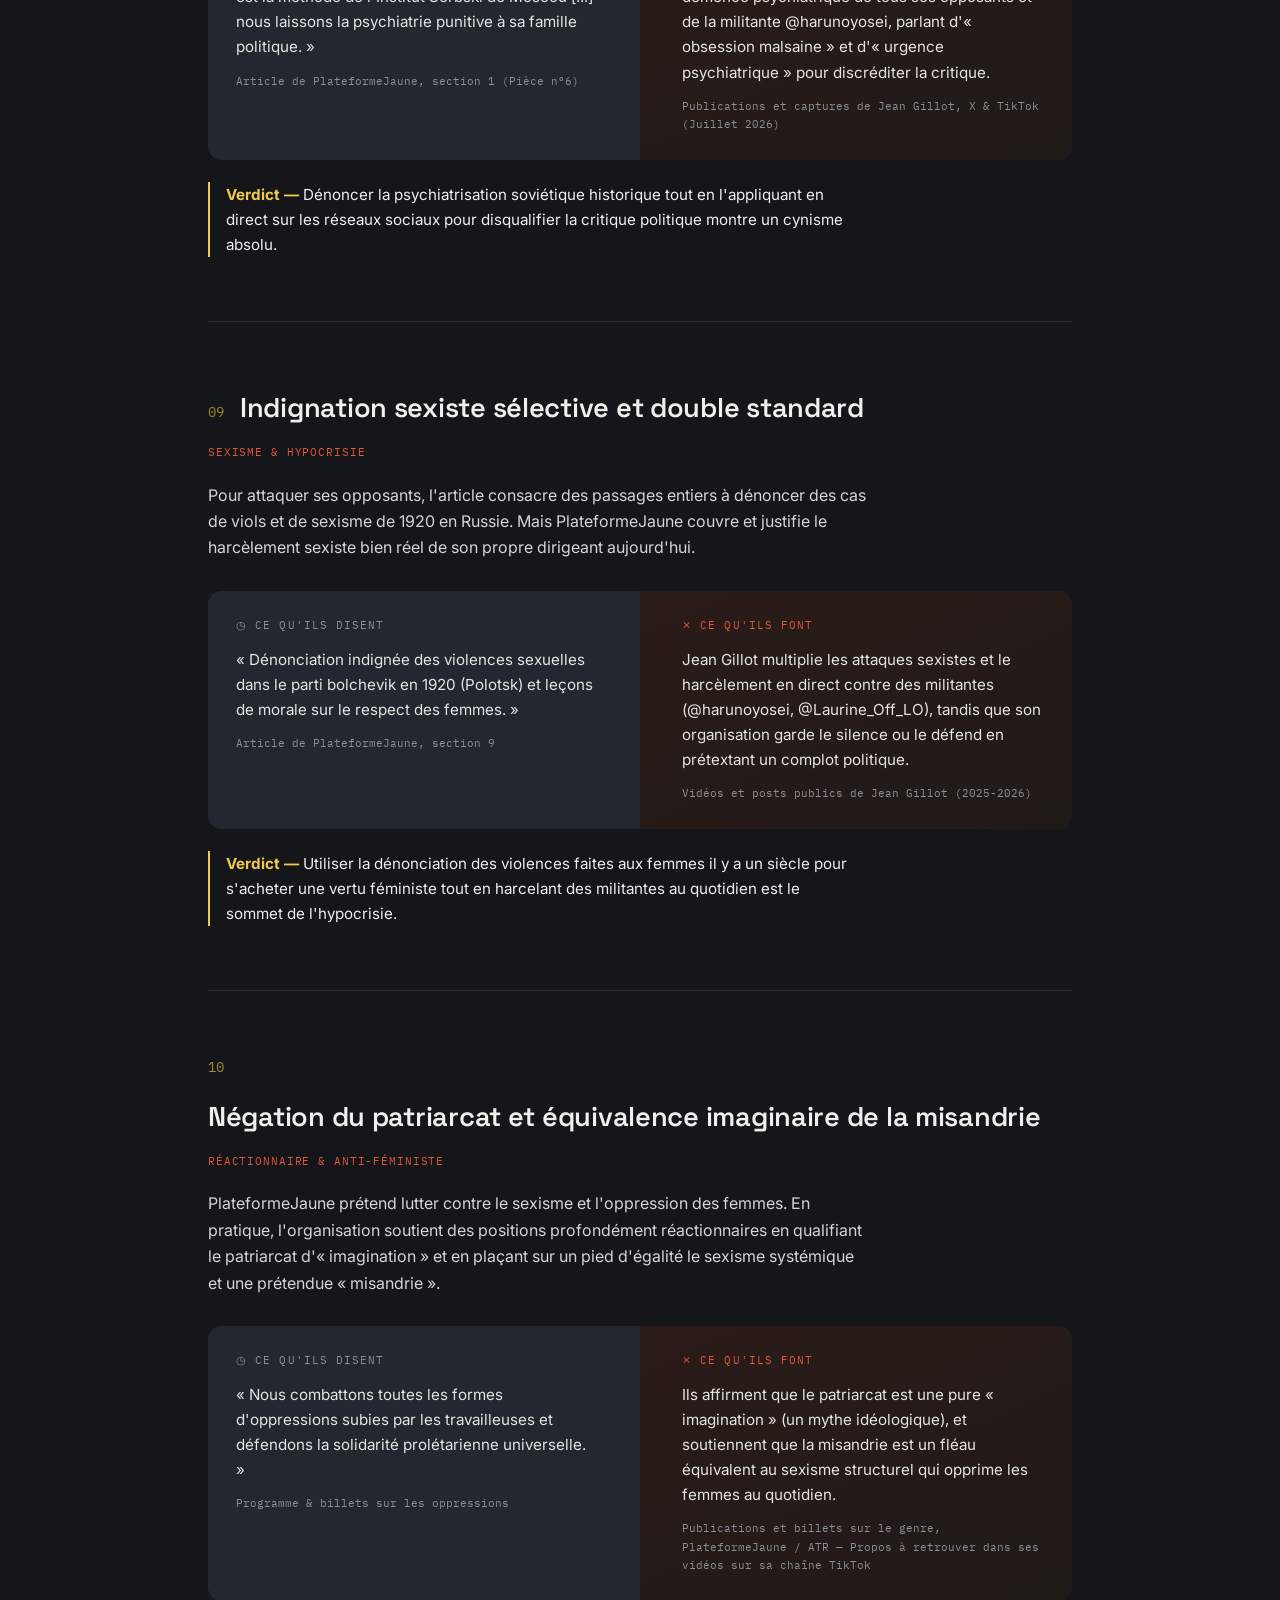
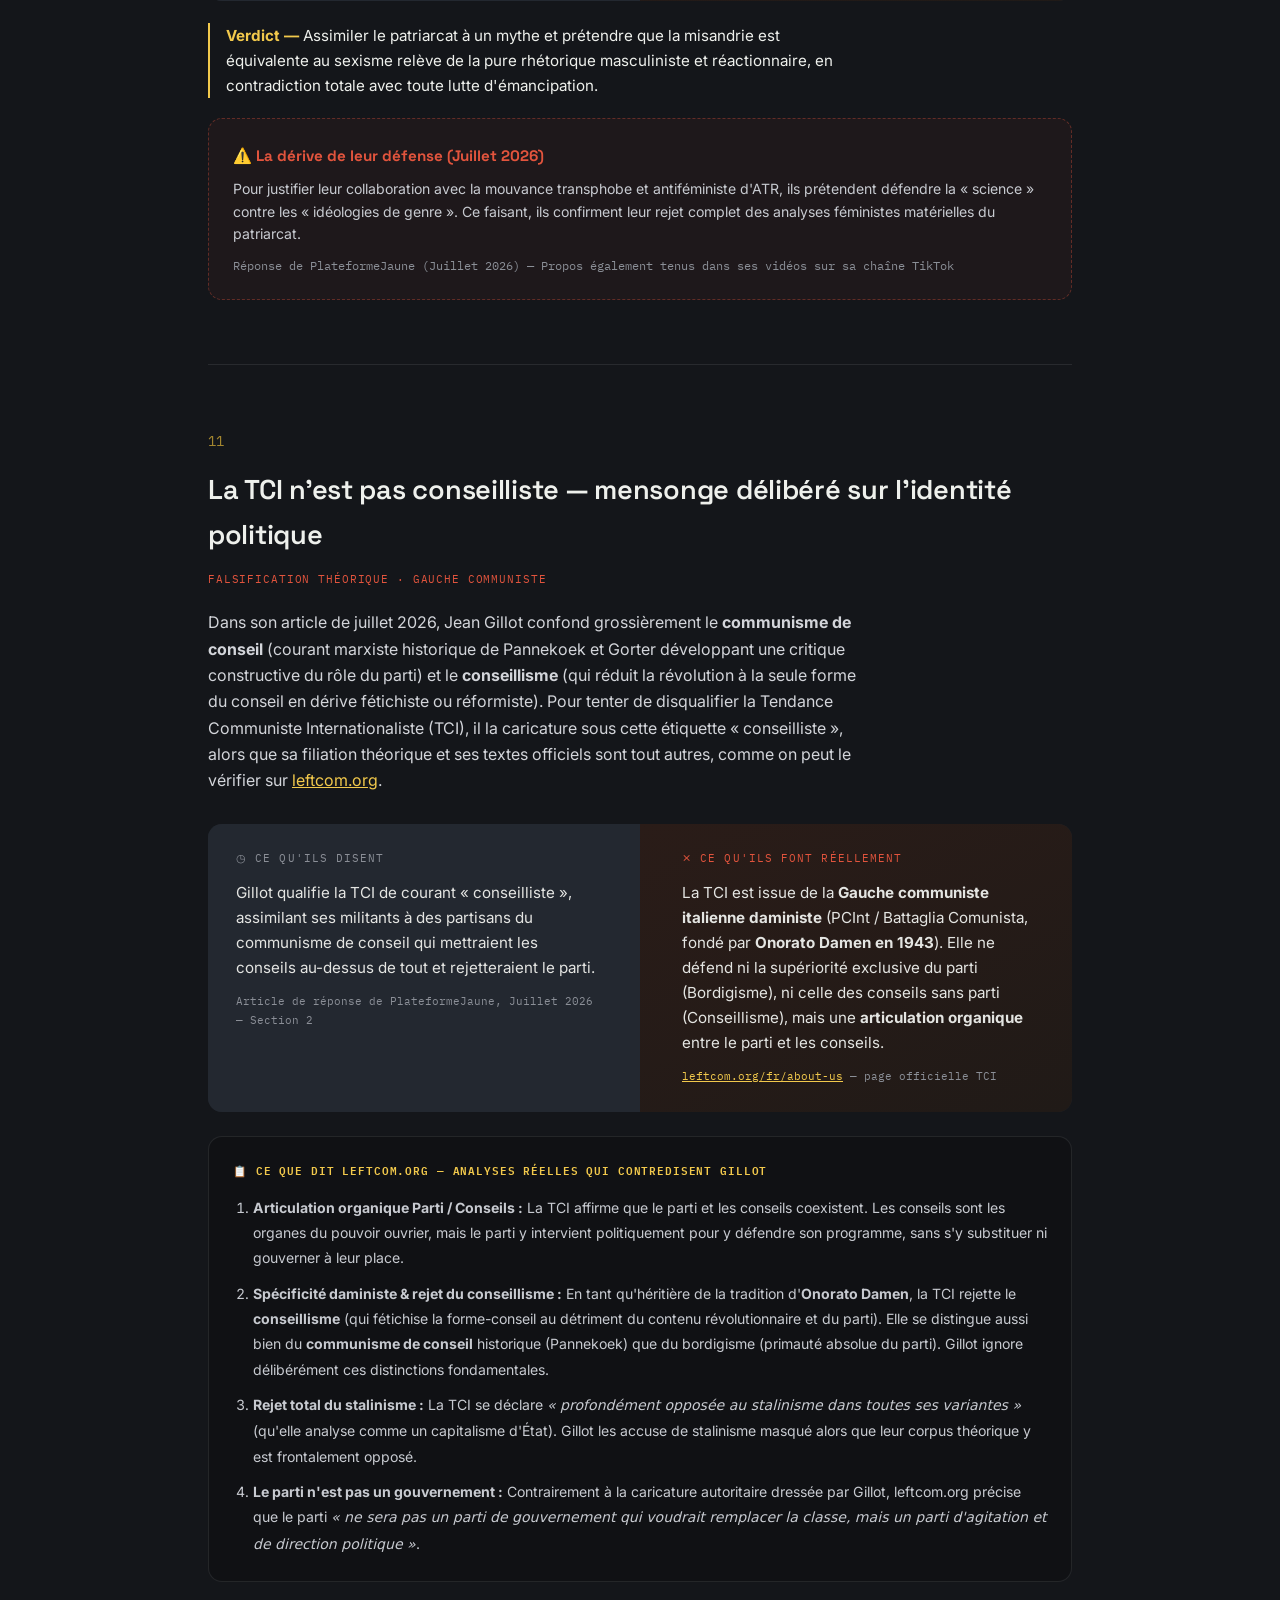
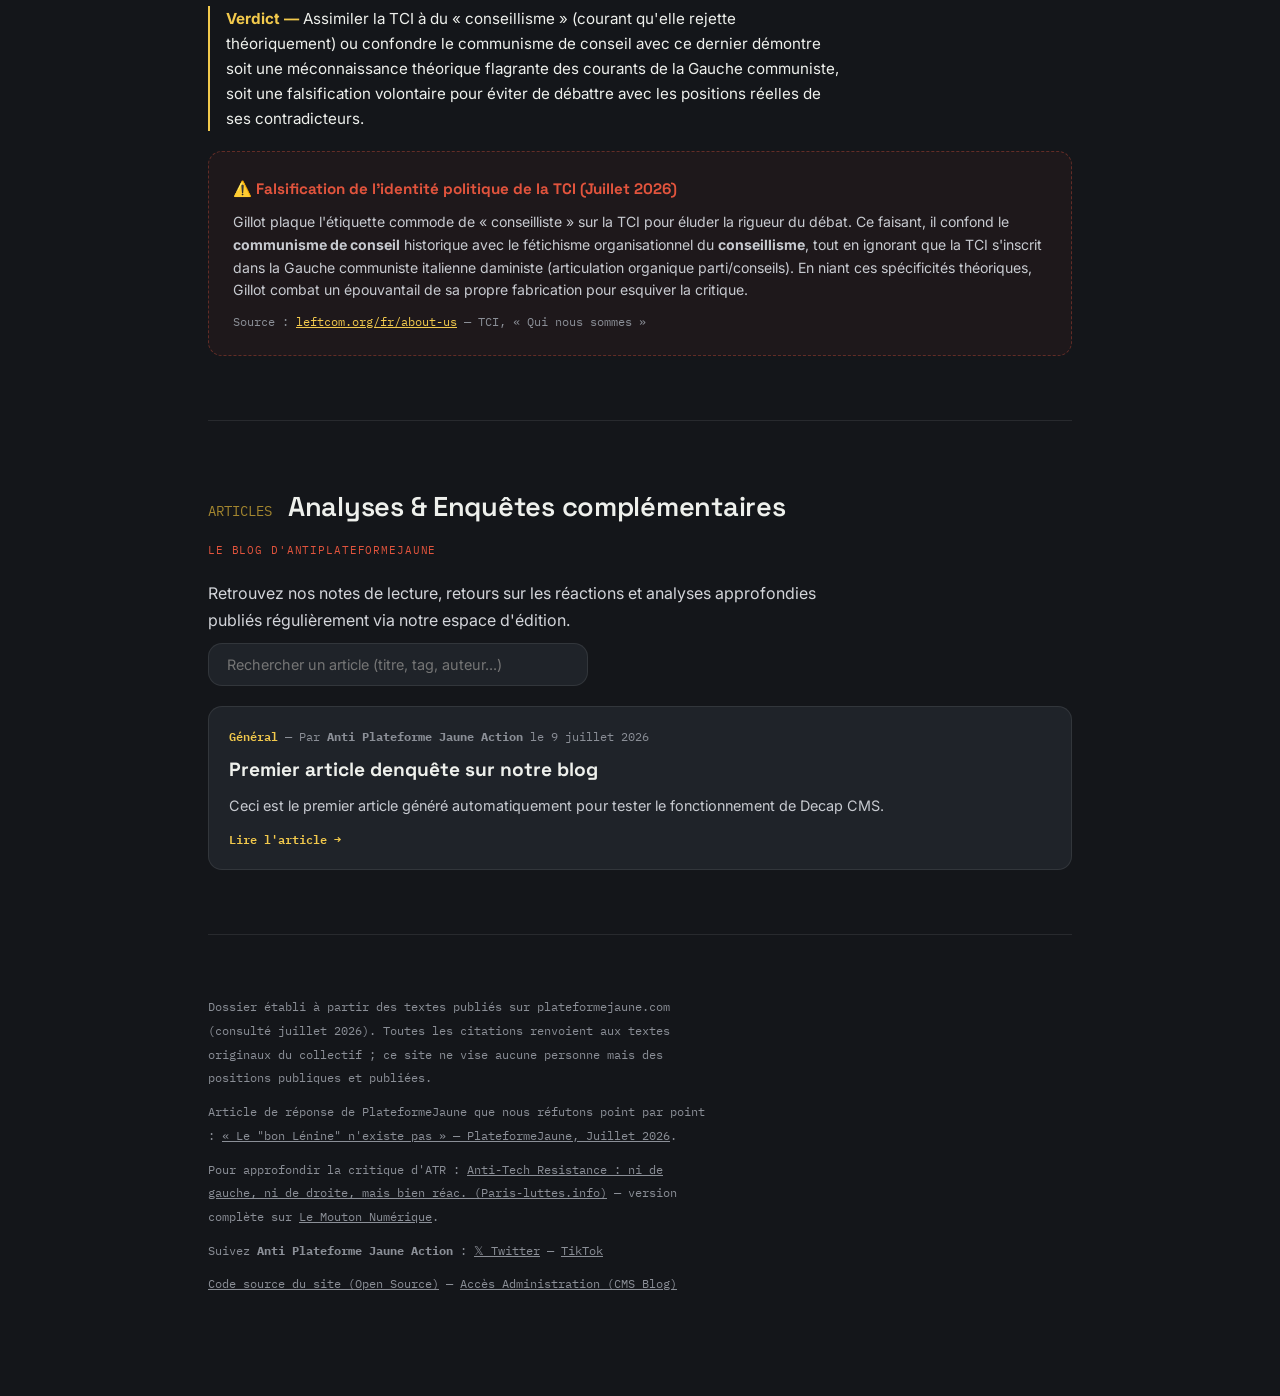
==== commit 05f15c73: "Clarification Point 11 : distinction entre communisme de conseil (historique) et conseillisme (fétic" ====
--- a/index.html
+++ b/index.html
@@ -390,7 +390,7 @@
   <section class="piece" id="p11">
     <div class="piece-head"><span class="piece-num">11</span><h2>La TCI n'est pas conseilliste — mensonge délibéré sur l'identité politique</h2></div>
     <span class="tag">Falsification théorique · Gauche communiste</span>
-    <p class="body-text">Dans son article de juillet 2026, Jean Gillot présente la Tendance Communiste Internationaliste (TCI) comme une organisation « conseilliste » — c'est-à-dire héritière du communisme de conseil de Pannekoek et Gorter, un courant qui voit une supériorité absolue des conseils et rejette le rôle du parti. C'est faux, et c'est une déformation de l'identité politique de la Gauche communiste italienne, vérifiable sur <a href="https://www.leftcom.org/fr/about-us" target="_blank" rel="noopener">leftcom.org</a>.</p>
+    <p class="body-text">Dans son article de juillet 2026, Jean Gillot confond grossièrement le <strong>communisme de conseil</strong> (courant marxiste historique de Pannekoek et Gorter développant une critique constructive du rôle du parti) et le <strong>conseillisme</strong> (qui réduit la révolution à la seule forme du conseil en dérive fétichiste ou réformiste). Pour tenter de disqualifier la Tendance Communiste Internationaliste (TCI), il la caricature sous cette étiquette « conseilliste », alors que sa filiation théorique et ses textes officiels sont tout autres, comme on peut le vérifier sur <a href="https://www.leftcom.org/fr/about-us" target="_blank" rel="noopener">leftcom.org</a>.</p>
 
     <div class="fault-card">
       <svg class="crack" viewBox="0 0 100 100" preserveAspectRatio="none" aria-hidden="true"><path d="M50,0 L46,15 L54,28 L44,42 L52,58 L45,74 L50,100" vector-effect="non-scaling-stroke"/></svg>
@@ -410,16 +410,16 @@
       <div style="font-family: 'IBM Plex Mono', monospace; font-size: 0.68rem; color: var(--warn); text-transform: uppercase; letter-spacing: 0.08em; margin-bottom: 16px; font-weight: 600;">📋 Ce que dit leftcom.org — analyses réelles qui contredisent Gillot</div>
       <ol style="padding-left: 20px; color: #c7cad0; font-size: 0.88rem; line-height: 1.8; display: flex; flex-direction: column; gap: 10px;">
         <li><strong>Articulation organique Parti / Conseils :</strong> La TCI affirme que le parti et les conseils coexistent. Les conseils sont les organes du pouvoir ouvrier, mais le parti y intervient politiquement pour y défendre son programme, sans s'y substituer ni gouverner à leur place.</li>
-        <li><strong>Spécificité daministe :</strong> En tant qu'héritière de la tradition d'<strong>Onorato Damen</strong>, la TCI s'oppose au bordigisme (où le parti est tout et le conseil secondaire) et au conseillisme germano-hollandais (qui rejette le parti). Gillot ignore délibérément cette distinction historique élémentaire.</li>
+        <li><strong>Spécificité daministe &amp; rejet du conseillisme :</strong> En tant qu'héritière de la tradition d'<strong>Onorato Damen</strong>, la TCI rejette le <strong>conseillisme</strong> (qui fétichise la forme-conseil au détriment du contenu révolutionnaire et du parti). Elle se distingue aussi bien du <strong>communisme de conseil</strong> historique (Pannekoek) que du bordigisme (primauté absolue du parti). Gillot ignore délibérément ces distinctions fondamentales.</li>
         <li><strong>Rejet total du stalinisme :</strong> La TCI se déclare <em>« profondément opposée au stalinisme dans toutes ses variantes »</em> (qu'elle analyse comme un capitalisme d'État). Gillot les accuse de stalinisme masqué alors que leur corpus théorique y est frontalement opposé.</li>
         <li><strong>Le parti n'est pas un gouvernement :</strong> Contrairement à la caricature autoritaire dressée par Gillot, leftcom.org précise que le parti <em>« ne sera pas un parti de gouvernement qui voudrait remplacer la classe, mais un parti d'agitation et de direction politique »</em>.</li>
       </ol>
     </div>
 
-    <p class="verdict-line"><strong>Verdict —</strong> Assimiler la TCI à du « conseillisme » ou à du « stalinisme » démontre soit une méconnaissance théorique flagrante des courants de la Gauche communiste, soit une falsification volontaire pour éviter de débattre avec les positions réelles de ses contradicteurs.</p>
+    <p class="verdict-line"><strong>Verdict —</strong> Assimiler la TCI à du « conseillisme » (courant qu'elle rejette théoriquement) ou confondre le communisme de conseil avec ce dernier démontre soit une méconnaissance théorique flagrante des courants de la Gauche communiste, soit une falsification volontaire pour éviter de débattre avec les positions réelles de ses contradicteurs.</p>
     <div class="rebound-card">
       <div class="rebound-title">⚠️ Falsification de l'identité politique de la TCI (Juillet 2026)</div>
-      <p>Gillot plaque l'étiquette commode de « conseilliste » sur la TCI pour la réduire à un courant refusant le parti, tout en l'accusant par ailleurs de stalinisme autoritaire. En réalité, la TCI s'inscrit dans la Gauche communiste italienne daministe, caractérisée par une articulation organique entre le parti révolutionnaire et les conseils ouvriers. En niant cette spécificité, Gillot combat un épouvantail de sa propre fabrication pour esquiver la critique.</p>
+      <p>Gillot plaque l'étiquette commode de « conseilliste » sur la TCI pour éluder la rigueur du débat. Ce faisant, il confond le <strong>communisme de conseil</strong> historique avec le fétichisme organisationnel du <strong>conseillisme</strong>, tout en ignorant que la TCI s'inscrit dans la Gauche communiste italienne daministe (articulation organique parti/conseils). En niant ces spécificités théoriques, Gillot combat un épouvantail de sa propre fabrication pour esquiver la critique.</p>
       <cite>Source : <a href="https://www.leftcom.org/fr/about-us" target="_blank" rel="noopener">leftcom.org/fr/about-us</a> — TCI, « Qui nous sommes »</cite>
     </div>
   </section>
